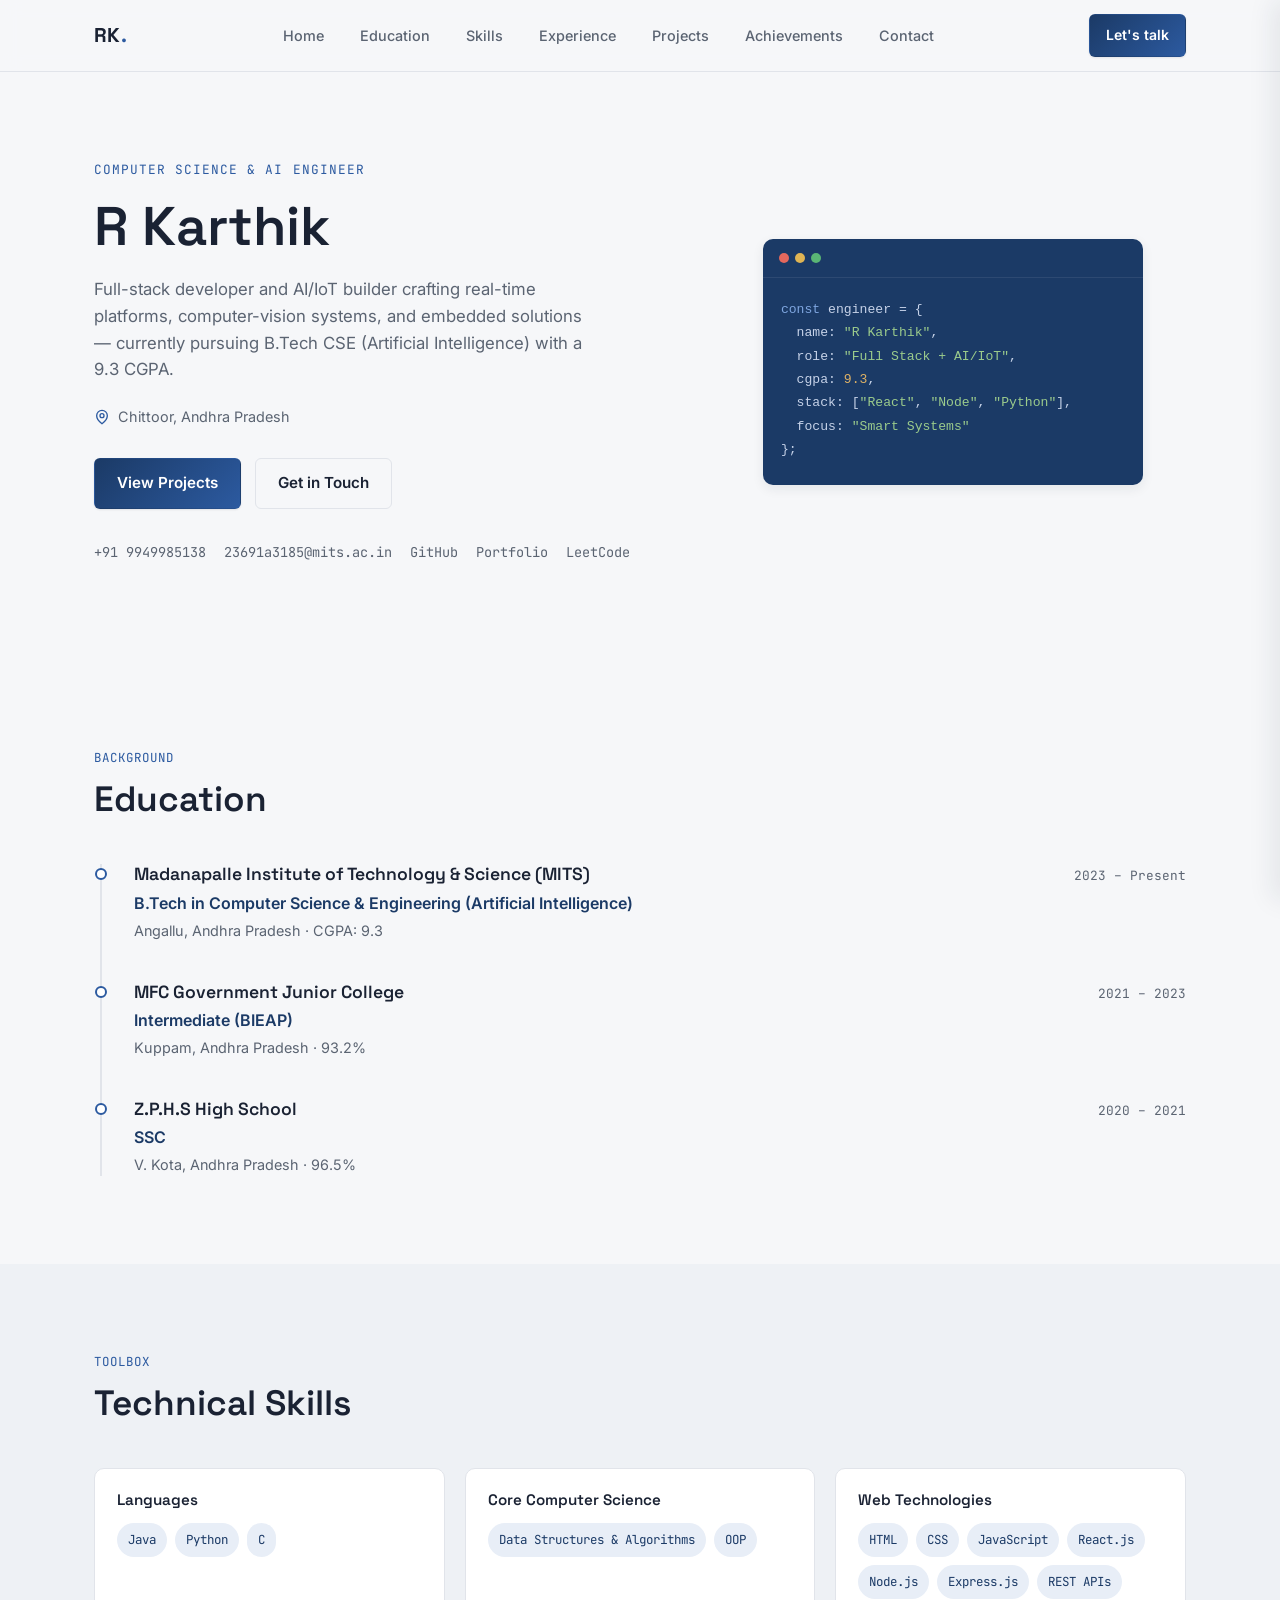
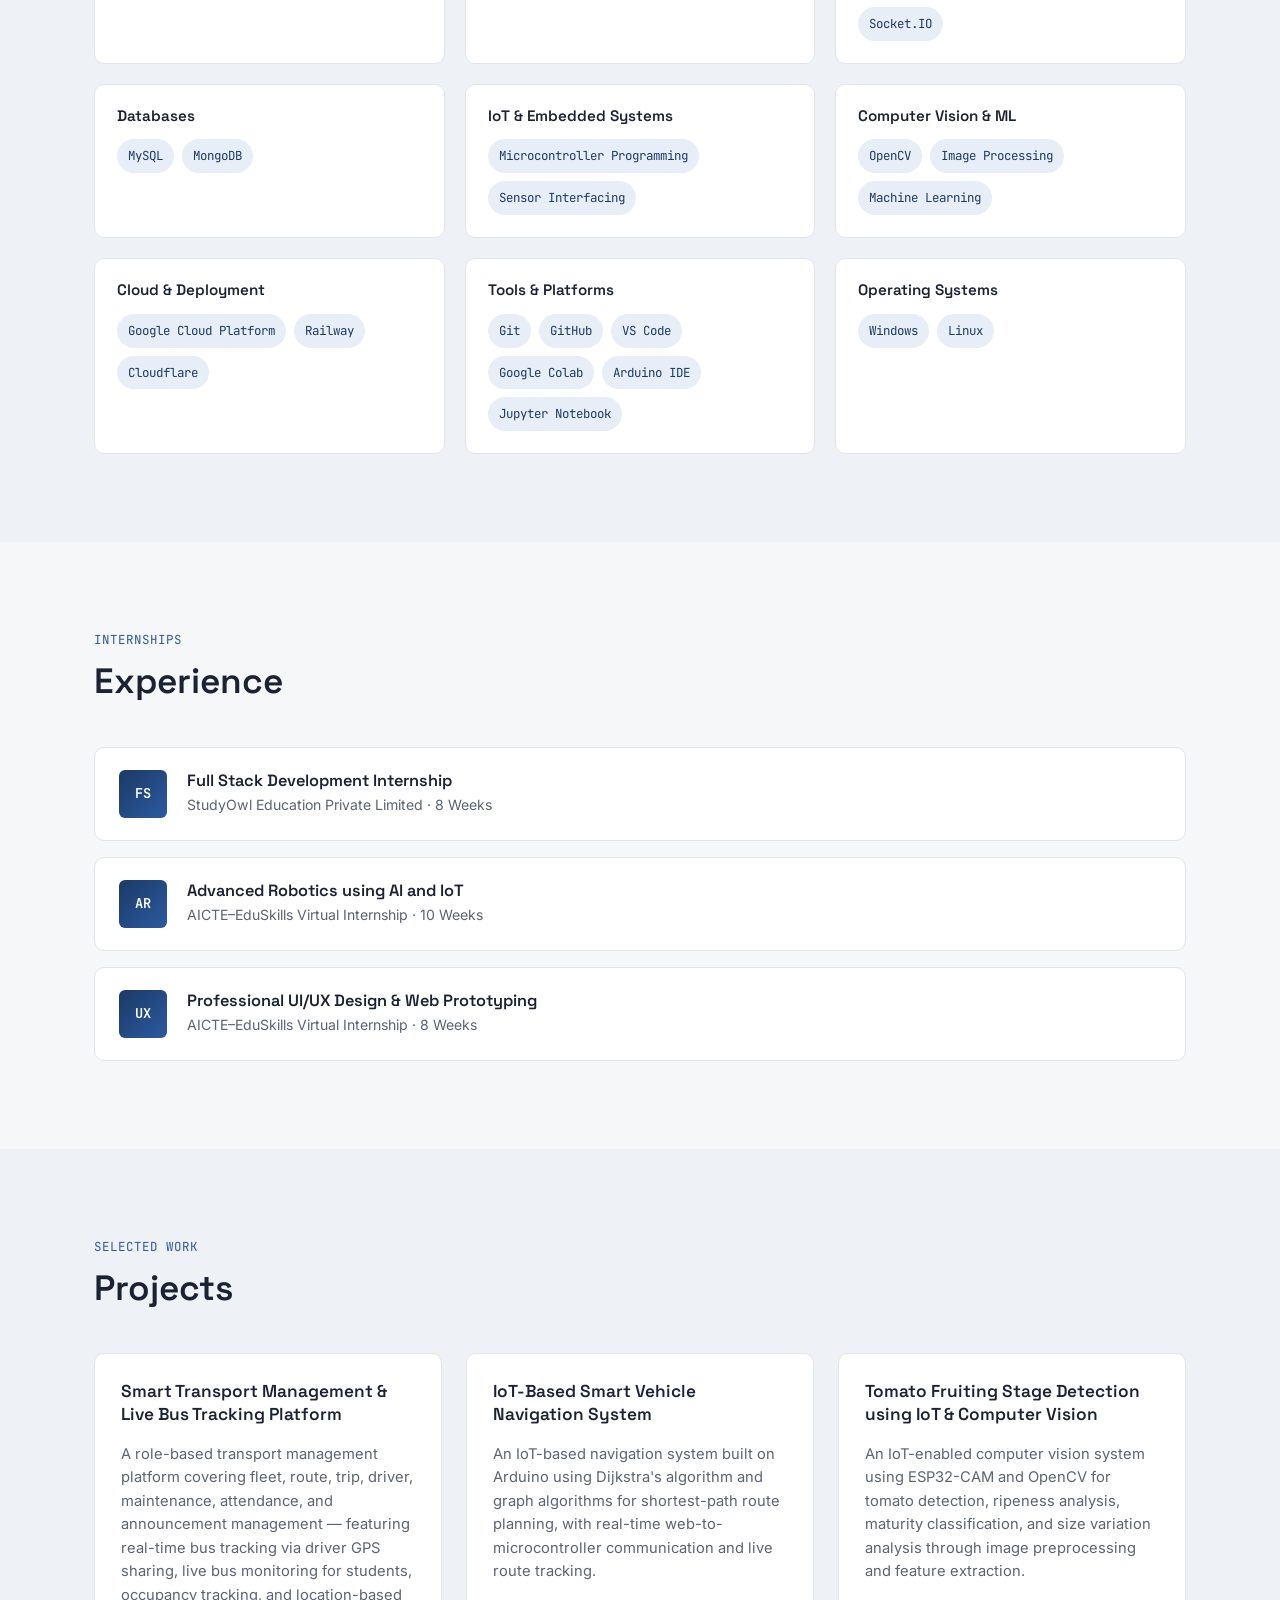
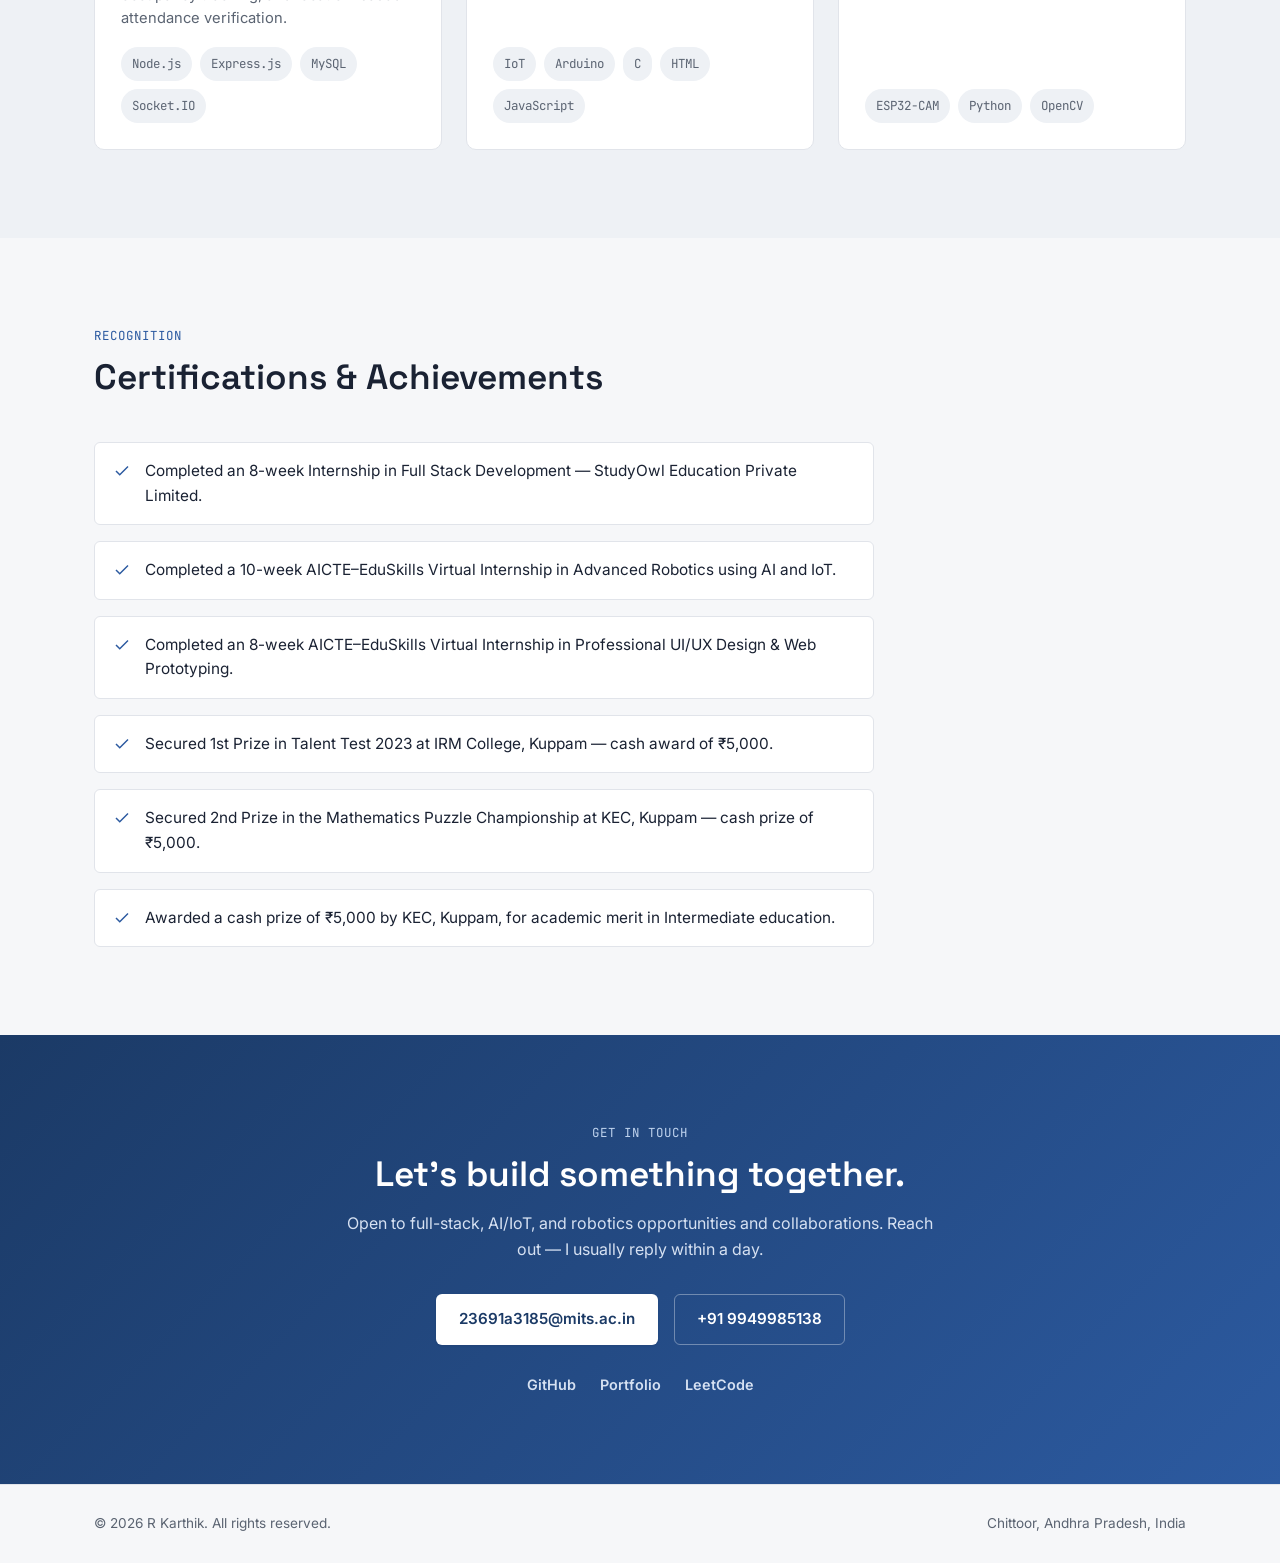
==== index.html @ e0c70d3b "new changes" ====
<!DOCTYPE html>
<html lang="en">
<head>
<meta charset="UTF-8">
<meta name="viewport" content="width=device-width, initial-scale=1.0">
<title>R Karthik — Computer Science &amp; AI Engineer</title>
<meta name="description" content="Portfolio of R Karthik — Full Stack Developer &amp; AI/IoT Engineer, B.Tech CSE (AI), MITS.">
<link rel="preconnect" href="https://fonts.googleapis.com">
<link rel="preconnect" href="https://fonts.gstatic.com" crossorigin>
<link href="https://fonts.googleapis.com/css2?family=Space+Grotesk:wght@500;600;700&family=Inter:wght@400;500;600;700&family=JetBrains+Mono:wght@400;500&display=swap" rel="stylesheet">
<link rel="stylesheet" href="portfolio.css">
</head>
<body>

<a class="skip-link" href="#main">Skip to content</a>

<!-- ============ HEADER ============ -->
<header class="site-header" id="site-header">
  <div class="header-inner container">
    <a href="#top" class="logo">RK<span class="logo-dot">.</span></a>

    <nav class="desktop-nav" aria-label="Primary">
      <ul>
        <li><a href="#top">Home</a></li>
        <li><a href="#about">Education</a></li>
        <li><a href="#skills">Skills</a></li>
        <li><a href="#experience">Experience</a></li>
        <li><a href="#projects">Projects</a></li>
        <li><a href="#certifications">Achievements</a></li>
        <li><a href="#contact">Contact</a></li>
      </ul>
    </nav>

    <div class="header-actions">
      <a href="#contact" class="btn btn-primary btn-sm">Let's talk</a>
      <button class="hamburger" id="hamburger" aria-label="Open menu" aria-expanded="false" aria-controls="mobile-menu">
        <span></span>
        <span></span>
        <span></span>
      </button>
    </div>
  </div>
</header>

<div class="mobile-menu" id="mobile-menu" aria-hidden="true">
  <div class="mobile-menu-top">
    <a href="#top" class="logo">RK<span class="logo-dot">.</span></a>
    <button class="mobile-close" id="mobile-close" aria-label="Close menu">&times;</button>
  </div>
  <nav aria-label="Mobile Primary">
    <ul>
      <li><a href="#top">Home</a></li>
      <li><a href="#about">Education</a></li>
      <li><a href="#skills">Skills</a></li>
      <li><a href="#experience">Experience</a></li>
      <li><a href="#projects">Projects</a></li>
      <li><a href="#certifications">Achievements</a></li>
      <li><a href="#contact">Contact</a></li>
    </ul>
  </nav>
  <div class="mobile-menu-footer">
    <a href="mailto:23691a3185@mits.ac.in">23691a3185@mits.ac.in</a>
    <a href="tel:+919949985138">+91 9949985138</a>
    <div class="mobile-social">
      <a href="#" target="_blank" rel="noopener">GitHub</a>
      <a href="#" target="_blank" rel="noopener">LeetCode</a>
      <a href="#" target="_blank" rel="noopener">Portfolio</a>
    </div>
  </div>
</div>
<div class="overlay" id="overlay"></div>

<main id="main">

  <section class="hero" id="top">
    <div class="container hero-inner">
      <div class="hero-content">
        <p class="eyebrow">Computer Science &amp; AI Engineer</p>
        <h1>R Karthik</h1>
        <p class="hero-subtitle">
          Full-stack developer and AI/IoT builder crafting real-time platforms,
          computer-vision systems, and embedded solutions — currently pursuing
          B.Tech CSE (Artificial Intelligence) with a 9.3 CGPA.
        </p>

        <div class="hero-meta">
          <span class="meta-item">
            <svg viewBox="0 0 24 24" width="16" height="16" fill="none" stroke="currentColor" stroke-width="2"><path d="M20 10c0 6-8 12-8 12s-8-6-8-12a8 8 0 0 1 16 0Z"/><circle cx="12" cy="10" r="3"/></svg>
            Chittoor, Andhra Pradesh
          </span>
        </div>

        <div class="hero-actions">
          <a href="#projects" class="btn btn-primary">View Projects</a>
          <a href="#contact" class="btn btn-outline">Get in Touch</a>
        </div>

        <ul class="hero-links">
          <li><a href="tel:+919949985138">+91 9949985138</a></li>
          <li><a href="mailto:23691a3185@mits.ac.in">23691a3185@mits.ac.in</a></li>
          <li><a href="#" target="_blank" rel="noopener">GitHub</a></li>
          <li><a href="#" target="_blank" rel="noopener">Portfolio</a></li>
          <li><a href="#" target="_blank" rel="noopener">LeetCode</a></li>
        </ul>
      </div>

      <div class="hero-panel" aria-hidden="true">
        <div class="panel-card">
          <div class="panel-row"><span class="dot dot-r"></span><span class="dot dot-y"></span><span class="dot dot-g"></span></div>
          <pre class="panel-code"><code><span class="tok-key">const</span> engineer = {
  name: <span class="tok-str">"R Karthik"</span>,
  role: <span class="tok-str">"Full Stack + AI/IoT"</span>,
  cgpa: <span class="tok-num">9.3</span>,
  stack: [<span class="tok-str">"React"</span>, <span class="tok-str">"Node"</span>, <span class="tok-str">"Python"</span>],
  focus: <span class="tok-str">"Smart Systems"</span>
};</code></pre>
        </div>
      </div>
    </div>
  </section>

  <section class="section" id="about">
    <div class="container">
      <p class="section-eyebrow">Background</p>
      <h2 class="section-title">Education</h2>

      <ol class="timeline">
        <li class="timeline-item">
          <div class="timeline-marker"></div>
          <div class="timeline-content">
            <div class="timeline-head">
              <h3>Madanapalle Institute of Technology &amp; Science (MITS)</h3>
              <span class="timeline-date">2023 – Present</span>
            </div>
            <p class="timeline-role">B.Tech in Computer Science &amp; Engineering (Artificial Intelligence)</p>
            <p class="timeline-detail">Angallu, Andhra Pradesh · CGPA: 9.3</p>
          </div>
        </li>
        <li class="timeline-item">
          <div class="timeline-marker"></div>
          <div class="timeline-content">
            <div class="timeline-head">
              <h3>MFC Government Junior College</h3>
              <span class="timeline-date">2021 – 2023</span>
            </div>
            <p class="timeline-role">Intermediate (BIEAP)</p>
            <p class="timeline-detail">Kuppam, Andhra Pradesh · 93.2%</p>
          </div>
        </li>
        <li class="timeline-item">
          <div class="timeline-marker"></div>
          <div class="timeline-content">
            <div class="timeline-head">
              <h3>Z.P.H.S High School</h3>
              <span class="timeline-date">2020 – 2021</span>
            </div>
            <p class="timeline-role">SSC</p>
            <p class="timeline-detail">V. Kota, Andhra Pradesh · 96.5%</p>
          </div>
        </li>
      </ol>
    </div>
  </section>

  <section class="section section-alt" id="skills">
    <div class="container">
      <p class="section-eyebrow">Toolbox</p>
      <h2 class="section-title">Technical Skills</h2>

      <div class="skills-grid">
        <div class="skill-card">
          <h3>Languages</h3>
          <div class="tag-list">
            <span class="tag">Java</span><span class="tag">Python</span><span class="tag">C</span>
          </div>
        </div>
        <div class="skill-card">
          <h3>Core Computer Science</h3>
          <div class="tag-list">
            <span class="tag">Data Structures &amp; Algorithms</span><span class="tag">OOP</span>
          </div>
        </div>
        <div class="skill-card">
          <h3>Web Technologies</h3>
          <div class="tag-list">
            <span class="tag">HTML</span><span class="tag">CSS</span><span class="tag">JavaScript</span>
            <span class="tag">React.js</span><span class="tag">Node.js</span><span class="tag">Express.js</span>
            <span class="tag">REST APIs</span><span class="tag">Socket.IO</span>
          </div>
        </div>
        <div class="skill-card">
          <h3>Databases</h3>
          <div class="tag-list">
            <span class="tag">MySQL</span><span class="tag">MongoDB</span>
          </div>
        </div>
        <div class="skill-card">
          <h3>IoT &amp; Embedded Systems</h3>
          <div class="tag-list">
            <span class="tag">Microcontroller Programming</span><span class="tag">Sensor Interfacing</span>
          </div>
        </div>
        <div class="skill-card">
          <h3>Computer Vision &amp; ML</h3>
          <div class="tag-list">
            <span class="tag">OpenCV</span><span class="tag">Image Processing</span><span class="tag">Machine Learning</span>
          </div>
        </div>
        <div class="skill-card">
          <h3>Cloud &amp; Deployment</h3>
          <div class="tag-list">
            <span class="tag">Google Cloud Platform</span><span class="tag">Railway</span><span class="tag">Cloudflare</span>
          </div>
        </div>
        <div class="skill-card">
          <h3>Tools &amp; Platforms</h3>
          <div class="tag-list">
            <span class="tag">Git</span><span class="tag">GitHub</span><span class="tag">VS Code</span>
            <span class="tag">Google Colab</span><span class="tag">Arduino IDE</span><span class="tag">Jupyter Notebook</span>
          </div>
        </div>
        <div class="skill-card">
          <h3>Operating Systems</h3>
          <div class="tag-list">
            <span class="tag">Windows</span><span class="tag">Linux</span>
          </div>
        </div>
      </div>
    </div>
  </section>

  <section class="section" id="experience">
    <div class="container">
      <p class="section-eyebrow">Internships</p>
      <h2 class="section-title">Experience</h2>

      <div class="experience-list">
        <div class="experience-card">
          <div class="experience-icon">FS</div>
          <div>
            <h3>Full Stack Development Internship</h3>
            <p class="experience-meta">StudyOwl Education Private Limited · 8 Weeks</p>
          </div>
        </div>
        <div class="experience-card">
          <div class="experience-icon">AR</div>
          <div>
            <h3>Advanced Robotics using AI and IoT</h3>
            <p class="experience-meta">AICTE–EduSkills Virtual Internship · 10 Weeks</p>
          </div>
        </div>
        <div class="experience-card">
          <div class="experience-icon">UX</div>
          <div>
            <h3>Professional UI/UX Design &amp; Web Prototyping</h3>
            <p class="experience-meta">AICTE–EduSkills Virtual Internship · 8 Weeks</p>
          </div>
        </div>
      </div>
    </div>
  </section>

  <section class="section section-alt" id="projects">
    <div class="container">
      <p class="section-eyebrow">Selected Work</p>
      <h2 class="section-title">Projects</h2>

      <div class="projects-grid">
        <article class="project-card">
          <h3>Smart Transport Management &amp; Live Bus Tracking Platform</h3>
          <p>
            A role-based transport management platform covering fleet, route, trip,
            driver, maintenance, attendance, and announcement management — featuring
            real-time bus tracking via driver GPS sharing, live bus monitoring for
            students, occupancy tracking, and location-based attendance verification.
          </p>
          <div class="tag-list">
            <span class="tag tag-mini">Node.js</span>
            <span class="tag tag-mini">Express.js</span>
            <span class="tag tag-mini">MySQL</span>
            <span class="tag tag-mini">Socket.IO</span>
          </div>
        </article>

        <article class="project-card">
          <h3>IoT-Based Smart Vehicle Navigation System</h3>
          <p>
            An IoT-based navigation system built on Arduino using Dijkstra's algorithm
            and graph algorithms for shortest-path route planning, with real-time
            web-to-microcontroller communication and live route tracking.
          </p>
          <div class="tag-list">
            <span class="tag tag-mini">IoT</span>
            <span class="tag tag-mini">Arduino</span>
            <span class="tag tag-mini">C</span>
            <span class="tag tag-mini">HTML</span>
            <span class="tag tag-mini">JavaScript</span>
          </div>
        </article>

        <article class="project-card">
          <h3>Tomato Fruiting Stage Detection using IoT &amp; Computer Vision</h3>
          <p>
            An IoT-enabled computer vision system using ESP32-CAM and OpenCV for
            tomato detection, ripeness analysis, maturity classification, and size
            variation analysis through image preprocessing and feature extraction.
          </p>
          <div class="tag-list">
            <span class="tag tag-mini">ESP32-CAM</span>
            <span class="tag tag-mini">Python</span>
            <span class="tag tag-mini">OpenCV</span>
          </div>
        </article>
      </div>
    </div>
  </section>

  <section class="section" id="certifications">
    <div class="container">
      <p class="section-eyebrow">Recognition</p>
      <h2 class="section-title">Certifications &amp; Achievements</h2>

      <ul class="achievement-list">
        <li>
          <svg viewBox="0 0 24 24" width="18" height="18" fill="none" stroke="currentColor" stroke-width="2"><path d="M20 6 9 17l-5-5"/></svg>
          Completed an 8-week Internship in Full Stack Development — StudyOwl Education Private Limited.
        </li>
        <li>
          <svg viewBox="0 0 24 24" width="18" height="18" fill="none" stroke="currentColor" stroke-width="2"><path d="M20 6 9 17l-5-5"/></svg>
          Completed a 10-week AICTE–EduSkills Virtual Internship in Advanced Robotics using AI and IoT.
        </li>
        <li>
          <svg viewBox="0 0 24 24" width="18" height="18" fill="none" stroke="currentColor" stroke-width="2"><path d="M20 6 9 17l-5-5"/></svg>
          Completed an 8-week AICTE–EduSkills Virtual Internship in Professional UI/UX Design &amp; Web Prototyping.
        </li>
        <li>
          <svg viewBox="0 0 24 24" width="18" height="18" fill="none" stroke="currentColor" stroke-width="2"><path d="M20 6 9 17l-5-5"/></svg>
          Secured 1st Prize in Talent Test 2023 at IRM College, Kuppam — cash award of ₹5,000.
        </li>
        <li>
          <svg viewBox="0 0 24 24" width="18" height="18" fill="none" stroke="currentColor" stroke-width="2"><path d="M20 6 9 17l-5-5"/></svg>
          Secured 2nd Prize in the Mathematics Puzzle Championship at KEC, Kuppam — cash prize of ₹5,000.
        </li>
        <li>
          <svg viewBox="0 0 24 24" width="18" height="18" fill="none" stroke="currentColor" stroke-width="2"><path d="M20 6 9 17l-5-5"/></svg>
          Awarded a cash prize of ₹5,000 by KEC, Kuppam, for academic merit in Intermediate education.
        </li>
      </ul>
    </div>
  </section>

  <section class="section contact-section" id="contact">
    <div class="container contact-inner">
      <p class="section-eyebrow section-eyebrow-invert">Get in touch</p>
      <h2 class="section-title contact-title">Let's build something together.</h2>
      <p class="contact-text">
        Open to full-stack, AI/IoT, and robotics opportunities and collaborations.
        Reach out — I usually reply within a day.
      </p>
      <div class="contact-actions">
        <a href="mailto:23691a3185@mits.ac.in" class="btn btn-primary">23691a3185@mits.ac.in</a>
        <a href="tel:+919949985138" class="btn btn-outline btn-outline-invert">+91 9949985138</a>
      </div>
      <div class="contact-social">
        <a href="#" target="_blank" rel="noopener">GitHub</a>
        <a href="#" target="_blank" rel="noopener">Portfolio</a>
        <a href="#" target="_blank" rel="noopener">LeetCode</a>
      </div>
    </div>
  </section>

</main>

<footer class="site-footer">
  <div class="container footer-inner">
    <p>&copy; <span id="year"></span> R Karthik. All rights reserved.</p>
    <p>Chittoor, Andhra Pradesh, India</p>
  </div>
</footer>

<script src="portfolio.js"></script>
</body>
</html>
---- portfolio.css ----
/* ==========================================================================
   R Karthik — Portfolio
   Tokens: bg #F6F7F9 · surface #FFFFFF · text #1A2233 · accent #2C5AA0
   ========================================================================== */

:root {
  --bg: #F6F7F9;
  --surface: #FFFFFF;
  --surface-alt: #EEF1F5;
  --text: #1A2233;
  --text-muted: #5B6472;
  --border: #E1E4EA;

  --accent: #2C5AA0;
  --accent-dark: #1B3A66;
  --accent-soft: #E8EEF7;
  --accent-gradient: linear-gradient(135deg, #1B3A66 0%, #2C5AA0 100%);

  --font-display: 'Space Grotesk', 'Segoe UI', sans-serif;
  --font-body: 'Inter', 'Segoe UI', sans-serif;
  --font-mono: 'JetBrains Mono', 'Consolas', monospace;

  --radius: 10px;
  --radius-sm: 6px;
  --shadow-sm: 0 1px 2px rgba(26, 34, 51, 0.06), 0 1px 3px rgba(26, 34, 51, 0.04);
  --shadow-md: 0 4px 12px rgba(26, 34, 51, 0.08);
  --header-h: 72px;
  --max-width: 1140px;
  --transition: 180ms ease;
}

/* ---------- Reset ---------- */
* { box-sizing: border-box; margin: 0; padding: 0; }

html {
  scroll-behavior: smooth;
  scroll-padding-top: var(--header-h);
}

@media (prefers-reduced-motion: reduce) {
  html { scroll-behavior: auto; }
  * { animation-duration: 0.01ms !important; transition-duration: 0.01ms !important; }
}

body {
  font-family: var(--font-body);
  color: var(--text);
  background: var(--bg);
  line-height: 1.6;
  -webkit-font-smoothing: antialiased;
}

img { max-width: 100%; display: block; }
a { color: inherit; text-decoration: none; }
ul, ol { list-style: none; }

h1, h2, h3 { font-family: var(--font-display); font-weight: 600; line-height: 1.2; }

.container {
  max-width: var(--max-width);
  margin-inline: auto;
  padding-inline: 24px;
}

.skip-link {
  position: absolute;
  left: -999px;
  top: 0;
  background: var(--accent);
  color: #fff;
  padding: 10px 16px;
  z-index: 999;
  border-radius: 0 0 var(--radius-sm) 0;
}
.skip-link:focus { left: 0; }

:focus-visible {
  outline: 2px solid var(--accent);
  outline-offset: 2px;
}

/* ---------- Buttons ---------- */
.btn {
  display: inline-flex;
  align-items: center;
  justify-content: center;
  gap: 8px;
  padding: 12px 22px;
  font-family: var(--font-body);
  font-weight: 600;
  font-size: 0.95rem;
  border-radius: var(--radius-sm);
  border: 1px solid transparent;
  cursor: pointer;
  transition: transform var(--transition), box-shadow var(--transition), background var(--transition), color var(--transition), border-color var(--transition);
  white-space: nowrap;
}
.btn:hover { transform: translateY(-1px); }

.btn-primary {
  background: var(--accent-gradient);
  color: #fff;
  box-shadow: var(--shadow-sm);
}
.btn-primary:hover { box-shadow: var(--shadow-md); }

.btn-outline {
  background: transparent;
  border-color: var(--border);
  color: var(--text);
}
.btn-outline:hover { border-color: var(--accent); color: var(--accent); }

.btn-outline-invert {
  border-color: rgba(255,255,255,0.35);
  color: #fff;
}
.btn-outline-invert:hover { border-color: #fff; color: #fff; }

.btn-sm { padding: 9px 16px; font-size: 0.875rem; }

/* ==========================================================================
   HEADER
   ========================================================================== */
.site-header {
  position: sticky;
  top: 0;
  z-index: 100;
  height: var(--header-h);
  display: flex;
  align-items: center;
  background: rgba(246, 247, 249, 0.85);
  backdrop-filter: blur(10px);
  border-bottom: 1px solid var(--border);
  transition: box-shadow var(--transition);
}
.site-header.is-scrolled { box-shadow: var(--shadow-sm); }

.header-inner {
  display: flex;
  align-items: center;
  justify-content: space-between;
  width: 100%;
}

.logo {
  font-family: var(--font-display);
  font-weight: 700;
  font-size: 1.25rem;
  color: var(--text);
  letter-spacing: 0.02em;
}
.logo-dot { color: var(--accent); }

.desktop-nav ul {
  display: flex;
  align-items: center;
  gap: 32px;
}
.desktop-nav a {
  font-size: 0.9rem;
  font-weight: 500;
  color: var(--text-muted);
  position: relative;
  padding: 6px 2px;
  transition: color var(--transition);
}
.desktop-nav a:hover { color: var(--text); }
.desktop-nav a::after {
  content: "";
  position: absolute;
  left: 0; bottom: 0;
  width: 0;
  height: 2px;
  background: var(--accent);
  transition: width var(--transition);
}
.desktop-nav a:hover::after { width: 100%; }

.header-actions {
  display: flex;
  align-items: center;
  gap: 16px;
}

/* Hamburger — hidden on desktop */
.hamburger {
  display: none;
  flex-direction: column;
  justify-content: center;
  gap: 5px;
  width: 40px;
  height: 40px;
  background: transparent;
  border: 1px solid var(--border);
  border-radius: var(--radius-sm);
  cursor: pointer;
  padding: 0;
}
.hamburger span {
  display: block;
  width: 18px;
  height: 2px;
  margin-inline: auto;
  background: var(--text);
  border-radius: 2px;
  transition: transform var(--transition), opacity var(--transition);
}
.hamburger[aria-expanded="true"] span:nth-child(1) { transform: translateY(7px) rotate(45deg); }
.hamburger[aria-expanded="true"] span:nth-child(2) { opacity: 0; }
.hamburger[aria-expanded="true"] span:nth-child(3) { transform: translateY(-7px) rotate(-45deg); }

/* ==========================================================================
   MOBILE MENU (popup panel)
   ========================================================================== */
.mobile-menu {
  position: fixed;
  top: 0;
  right: 0;
  height: 100%;
  width: min(84vw, 340px);
  background: var(--surface);
  border-left: 1px solid var(--border);
  z-index: 200;
  padding: 20px 24px 28px;
  display: flex;
  flex-direction: column;
  transform: translateX(100%);
  transition: transform 260ms ease;
  box-shadow: -8px 0 24px rgba(26,34,51,0.08);
}
.mobile-menu.is-open { transform: translateX(0); }

.mobile-menu-top {
  display: flex;
  align-items: center;
  justify-content: space-between;
  margin-bottom: 24px;
}
.mobile-close {
  width: 36px;
  height: 36px;
  border-radius: var(--radius-sm);
  border: 1px solid var(--border);
  background: transparent;
  font-size: 1.4rem;
  line-height: 1;
  color: var(--text);
  cursor: pointer;
}

.mobile-menu nav ul {
  display: flex;
  flex-direction: column;
  gap: 4px;
}
.mobile-menu nav a {
  display: block;
  padding: 12px 8px;
  font-family: var(--font-display);
  font-size: 1.05rem;
  font-weight: 500;
  color: var(--text);
  border-bottom: 1px solid var(--border);
}

.mobile-menu-footer {
  margin-top: auto;
  padding-top: 20px;
  border-top: 1px solid var(--border);
  display: flex;
  flex-direction: column;
  gap: 8px;
  font-size: 0.9rem;
  color: var(--text-muted);
}
.mobile-menu-footer a { color: var(--text-muted); }
.mobile-social {
  display: flex;
  gap: 16px;
  margin-top: 6px;
}
.mobile-social a { color: var(--accent); font-weight: 600; }

.overlay {
  position: fixed;
  inset: 0;
  background: rgba(15, 20, 32, 0.4);
  z-index: 150;
  opacity: 0;
  visibility: hidden;
  transition: opacity var(--transition);
}
.overlay.is-visible { opacity: 1; visibility: visible; }

body.menu-open { overflow: hidden; }

/* ==========================================================================
   HERO
   ========================================================================== */
.hero { padding: 88px 0 96px; }

.hero-inner {
  display: grid;
  grid-template-columns: 1.1fr 0.9fr;
  gap: 56px;
  align-items: center;
}

.eyebrow {
  font-family: var(--font-mono);
  font-size: 0.8rem;
  letter-spacing: 0.08em;
  text-transform: uppercase;
  color: var(--accent);
  margin-bottom: 14px;
}

.hero-content h1 {
  font-size: clamp(2.4rem, 5vw, 3.4rem);
  margin-bottom: 16px;
  color: var(--text);
}

.hero-subtitle {
  font-size: 1.05rem;
  color: var(--text-muted);
  max-width: 46ch;
  margin-bottom: 22px;
}

.hero-meta { margin-bottom: 26px; }
.meta-item {
  display: inline-flex;
  align-items: center;
  gap: 8px;
  font-size: 0.9rem;
  color: var(--text-muted);
}
.meta-item svg { color: var(--accent); flex-shrink: 0; }

.hero-actions {
  display: flex;
  gap: 14px;
  margin-bottom: 30px;
  flex-wrap: wrap;
}

.hero-links {
  display: flex;
  flex-wrap: wrap;
  gap: 10px 18px;
}
.hero-links a {
  font-size: 0.85rem;
  color: var(--text-muted);
  font-family: var(--font-mono);
  border-bottom: 1px solid transparent;
  transition: color var(--transition), border-color var(--transition);
}
.hero-links a:hover { color: var(--accent); border-color: var(--accent); }

/* Hero code panel */
.hero-panel { display: flex; justify-content: center; }
.panel-card {
  width: 100%;
  max-width: 380px;
  background: var(--accent-dark);
  border-radius: var(--radius);
  box-shadow: var(--shadow-md);
  overflow: hidden;
}
.panel-row {
  display: flex;
  gap: 6px;
  padding: 14px 16px;
  border-bottom: 1px solid rgba(255,255,255,0.08);
}
.dot { width: 10px; height: 10px; border-radius: 50%; }
.dot-r { background: #E4685D; }
.dot-y { background: #DFB454; }
.dot-g { background: #5AB675; }

.panel-code {
  padding: 20px 18px 24px;
  font-family: var(--font-mono);
  font-size: 0.82rem;
  line-height: 1.7;
  color: #C6D2E8;
  overflow-x: auto;
}
.tok-key { color: #7FA6E0; }
.tok-str { color: #9BCB8C; }
.tok-num { color: #E0B265; }

/* ==========================================================================
   SECTIONS (shared)
   ========================================================================== */
.section { padding: 88px 0; }
.section-alt { background: var(--surface-alt); }

.section-eyebrow {
  font-family: var(--font-mono);
  font-size: 0.78rem;
  letter-spacing: 0.08em;
  text-transform: uppercase;
  color: var(--accent);
  margin-bottom: 10px;
}
.section-title {
  font-size: clamp(1.7rem, 3vw, 2.2rem);
  margin-bottom: 44px;
  color: var(--text);
}

/* ---------- Timeline (Education) ---------- */
.timeline {
  border-left: 2px solid var(--border);
  margin-left: 6px;
}
.timeline-item {
  position: relative;
  padding: 0 0 40px 32px;
}
.timeline-item:last-child { padding-bottom: 0; }
.timeline-marker {
  position: absolute;
  left: -7px;
  top: 4px;
  width: 12px;
  height: 12px;
  border-radius: 50%;
  background: var(--surface);
  border: 2px solid var(--accent);
}
.timeline-head {
  display: flex;
  flex-wrap: wrap;
  align-items: baseline;
  justify-content: space-between;
  gap: 8px;
  margin-bottom: 4px;
}
.timeline-content h3 { font-size: 1.1rem; color: var(--text); }
.timeline-date {
  font-family: var(--font-mono);
  font-size: 0.8rem;
  color: var(--text-muted);
  white-space: nowrap;
}
.timeline-role { font-weight: 600; color: var(--accent-dark); margin-bottom: 2px; }
.timeline-detail { font-size: 0.9rem; color: var(--text-muted); }

/* ---------- Skills ---------- */
.skills-grid {
  display: grid;
  grid-template-columns: repeat(3, 1fr);
  gap: 20px;
}
.skill-card {
  background: var(--surface);
  border: 1px solid var(--border);
  border-radius: var(--radius);
  padding: 22px;
}
.skill-card h3 {
  font-size: 0.95rem;
  margin-bottom: 14px;
  color: var(--text);
}
.tag-list {
  display: flex;
  flex-wrap: wrap;
  gap: 8px;
}
.tag {
  font-family: var(--font-mono);
  font-size: 0.78rem;
  padding: 6px 10px;
  background: var(--accent-soft);
  color: var(--accent-dark);
  border-radius: 999px;
  border: 1px solid transparent;
}
.tag-mini {
  background: var(--surface-alt);
  color: var(--text-muted);
}

/* ---------- Experience ---------- */
.experience-list {
  display: flex;
  flex-direction: column;
  gap: 16px;
}
.experience-card {
  display: flex;
  align-items: center;
  gap: 20px;
  background: var(--surface);
  border: 1px solid var(--border);
  border-radius: var(--radius);
  padding: 22px 24px;
  transition: box-shadow var(--transition), border-color var(--transition);
}
.experience-card:hover { box-shadow: var(--shadow-sm); border-color: #D3D9E2; }
.experience-icon {
  flex-shrink: 0;
  width: 48px;
  height: 48px;
  border-radius: var(--radius-sm);
  background: var(--accent-gradient);
  color: #fff;
  font-family: var(--font-mono);
  font-weight: 600;
  font-size: 0.85rem;
  display: flex;
  align-items: center;
  justify-content: center;
}
.experience-card h3 { font-size: 1.02rem; margin-bottom: 4px; color: var(--text); }
.experience-meta { font-size: 0.88rem; color: var(--text-muted); }

/* ---------- Projects ---------- */
.projects-grid {
  display: grid;
  grid-template-columns: repeat(3, 1fr);
  gap: 24px;
}
.project-card {
  background: var(--surface);
  border: 1px solid var(--border);
  border-radius: var(--radius);
  padding: 26px;
  display: flex;
  flex-direction: column;
  gap: 16px;
  transition: box-shadow var(--transition), transform var(--transition);
}
.project-card:hover { box-shadow: var(--shadow-md); transform: translateY(-2px); }
.project-card h3 { font-size: 1.08rem; color: var(--text); line-height: 1.35; }
.project-card p { font-size: 0.92rem; color: var(--text-muted); flex-grow: 1; }

/* ---------- Achievements ---------- */
.achievement-list {
  display: flex;
  flex-direction: column;
  gap: 16px;
  max-width: 780px;
}
.achievement-list li {
  display: flex;
  align-items: flex-start;
  gap: 14px;
  font-size: 0.96rem;
  color: var(--text);
  padding: 16px 18px;
  background: var(--surface);
  border: 1px solid var(--border);
  border-radius: var(--radius-sm);
}
.achievement-list svg {
  flex-shrink: 0;
  margin-top: 3px;
  color: var(--accent);
}

/* ---------- Contact ---------- */
.contact-section {
  background: var(--accent-gradient);
  color: #fff;
}
.contact-inner { text-align: center; max-width: 640px; }
.section-eyebrow-invert { color: #BFD3EE; }
.contact-title { color: #fff; margin-bottom: 16px; }
.contact-text { color: #D6E1F2; margin-bottom: 32px; }
.contact-actions {
  display: flex;
  justify-content: center;
  gap: 16px;
  flex-wrap: wrap;
  margin-bottom: 28px;
}
.contact-section .btn-primary { background: #fff; color: var(--accent-dark); }
.contact-social {
  display: flex;
  justify-content: center;
  gap: 24px;
}
.contact-social a { color: #D6E1F2; font-size: 0.9rem; font-weight: 600; }
.contact-social a:hover { color: #fff; }

/* ---------- Footer ---------- */
.site-footer { padding: 28px 0; border-top: 1px solid var(--border); }
.footer-inner {
  display: flex;
  justify-content: space-between;
  flex-wrap: wrap;
  gap: 8px;
  font-size: 0.85rem;
  color: var(--text-muted);
}

/* ==========================================================================
   RESPONSIVE
   ========================================================================== */
@media (max-width: 980px) {
  .skills-grid { grid-template-columns: repeat(2, 1fr); }
  .projects-grid { grid-template-columns: repeat(2, 1fr); }
  .hero-inner { grid-template-columns: 1fr; }
  .hero-panel { order: -1; max-width: 420px; margin-inline: auto; }
}

@media (max-width: 860px) {
  .desktop-nav,
  .header-actions .btn-primary { display: none; }
  .hamburger { display: flex; }
}

@media (max-width: 640px) {
  .container { padding-inline: 20px; }
  .hero { padding: 56px 0 64px; }
  .section { padding: 64px 0; }
  .skills-grid { grid-template-columns: 1fr; }
  .projects-grid { grid-template-columns: 1fr; }
  .timeline-head { flex-direction: column; align-items: flex-start; }
  .footer-inner { flex-direction: column; text-align: center; }
  .experience-card { flex-direction: row; align-items: flex-start; }
}

@media (max-width: 400px) {
  .hero-actions { flex-direction: column; }
  .hero-actions .btn { width: 100%; }
}
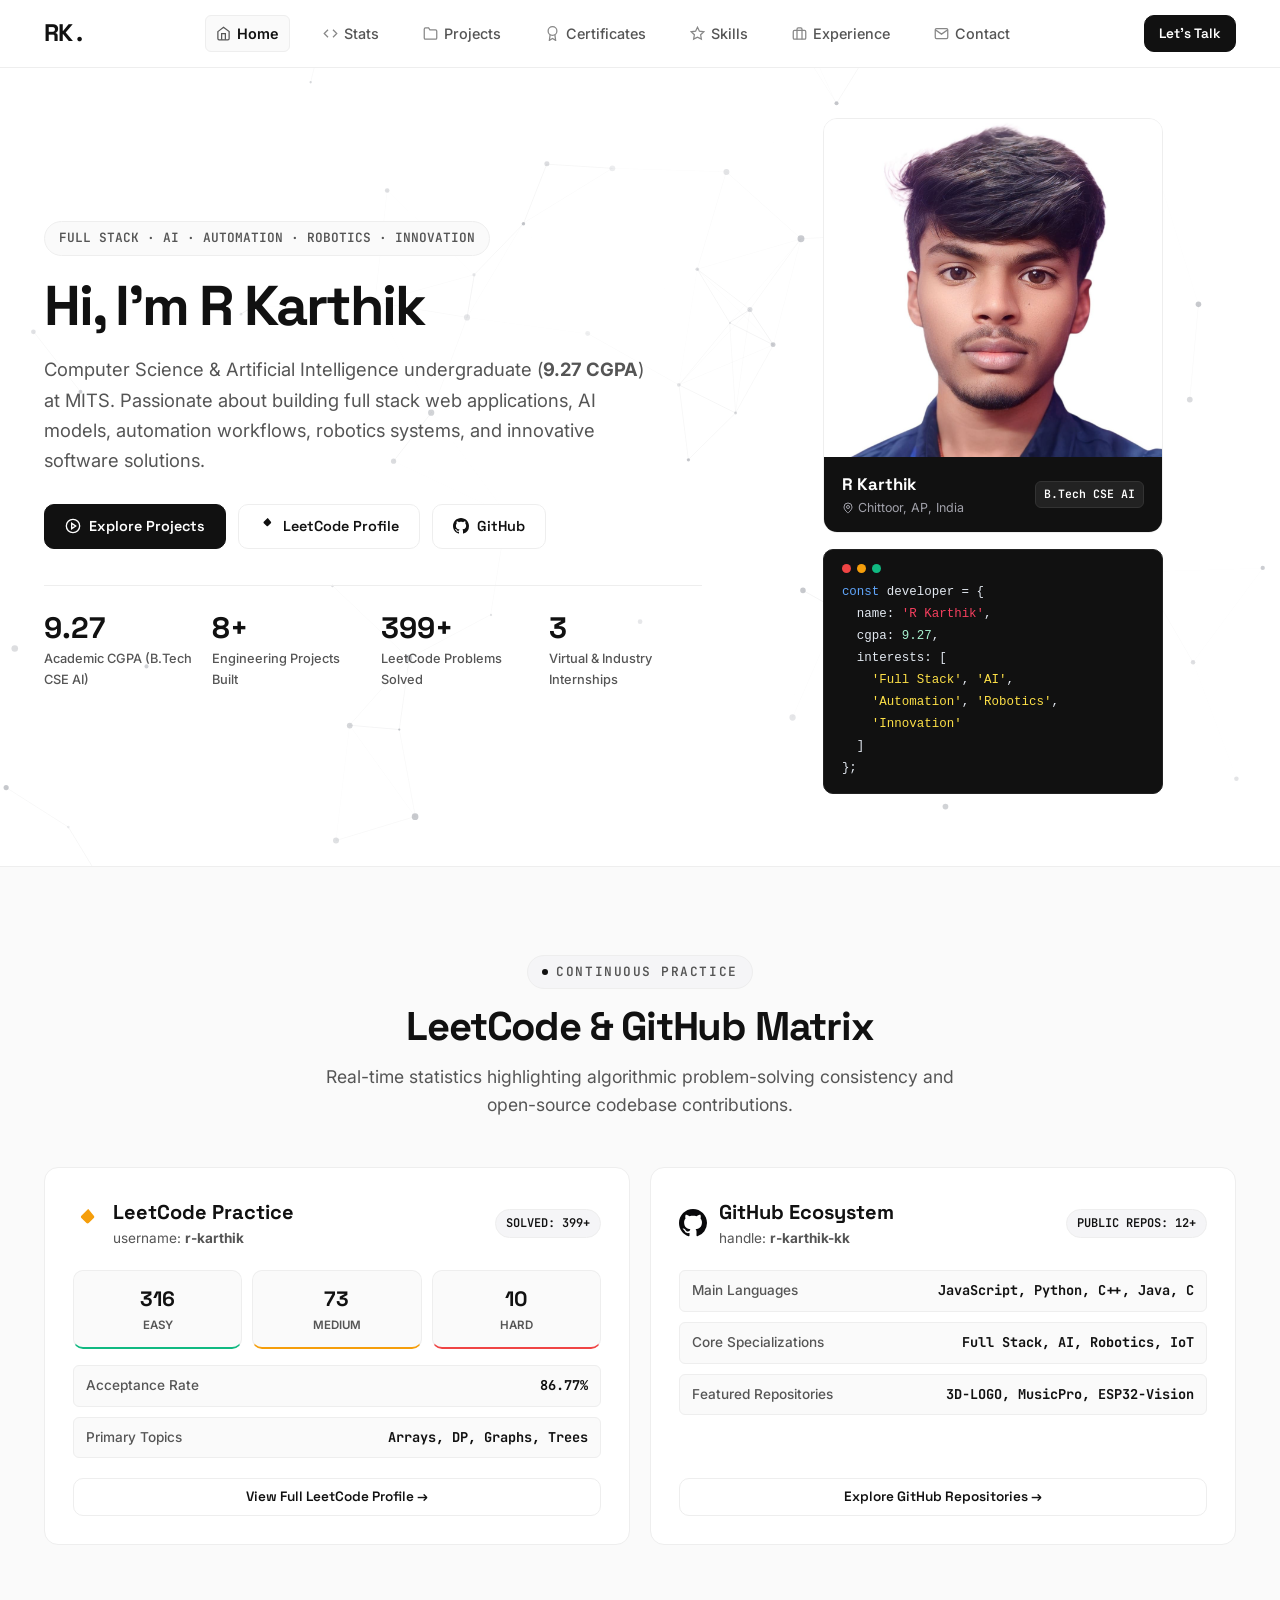
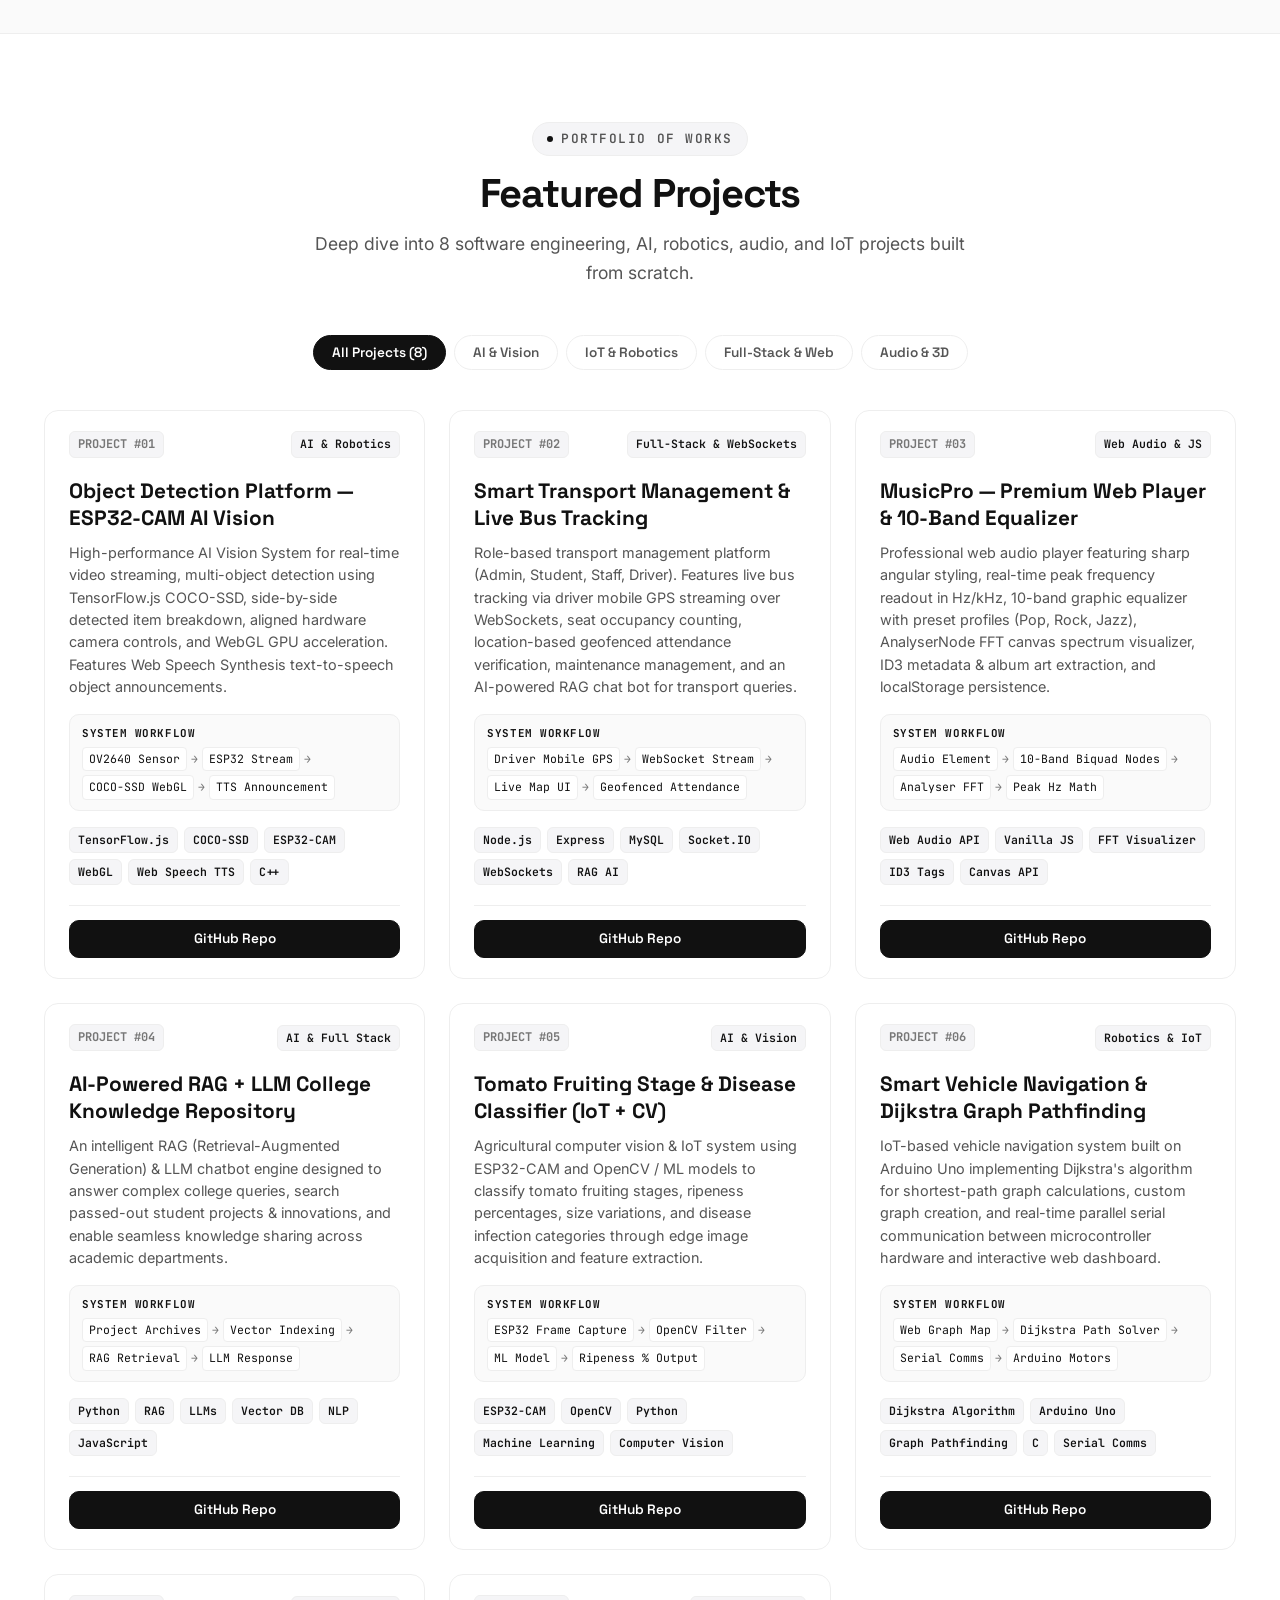
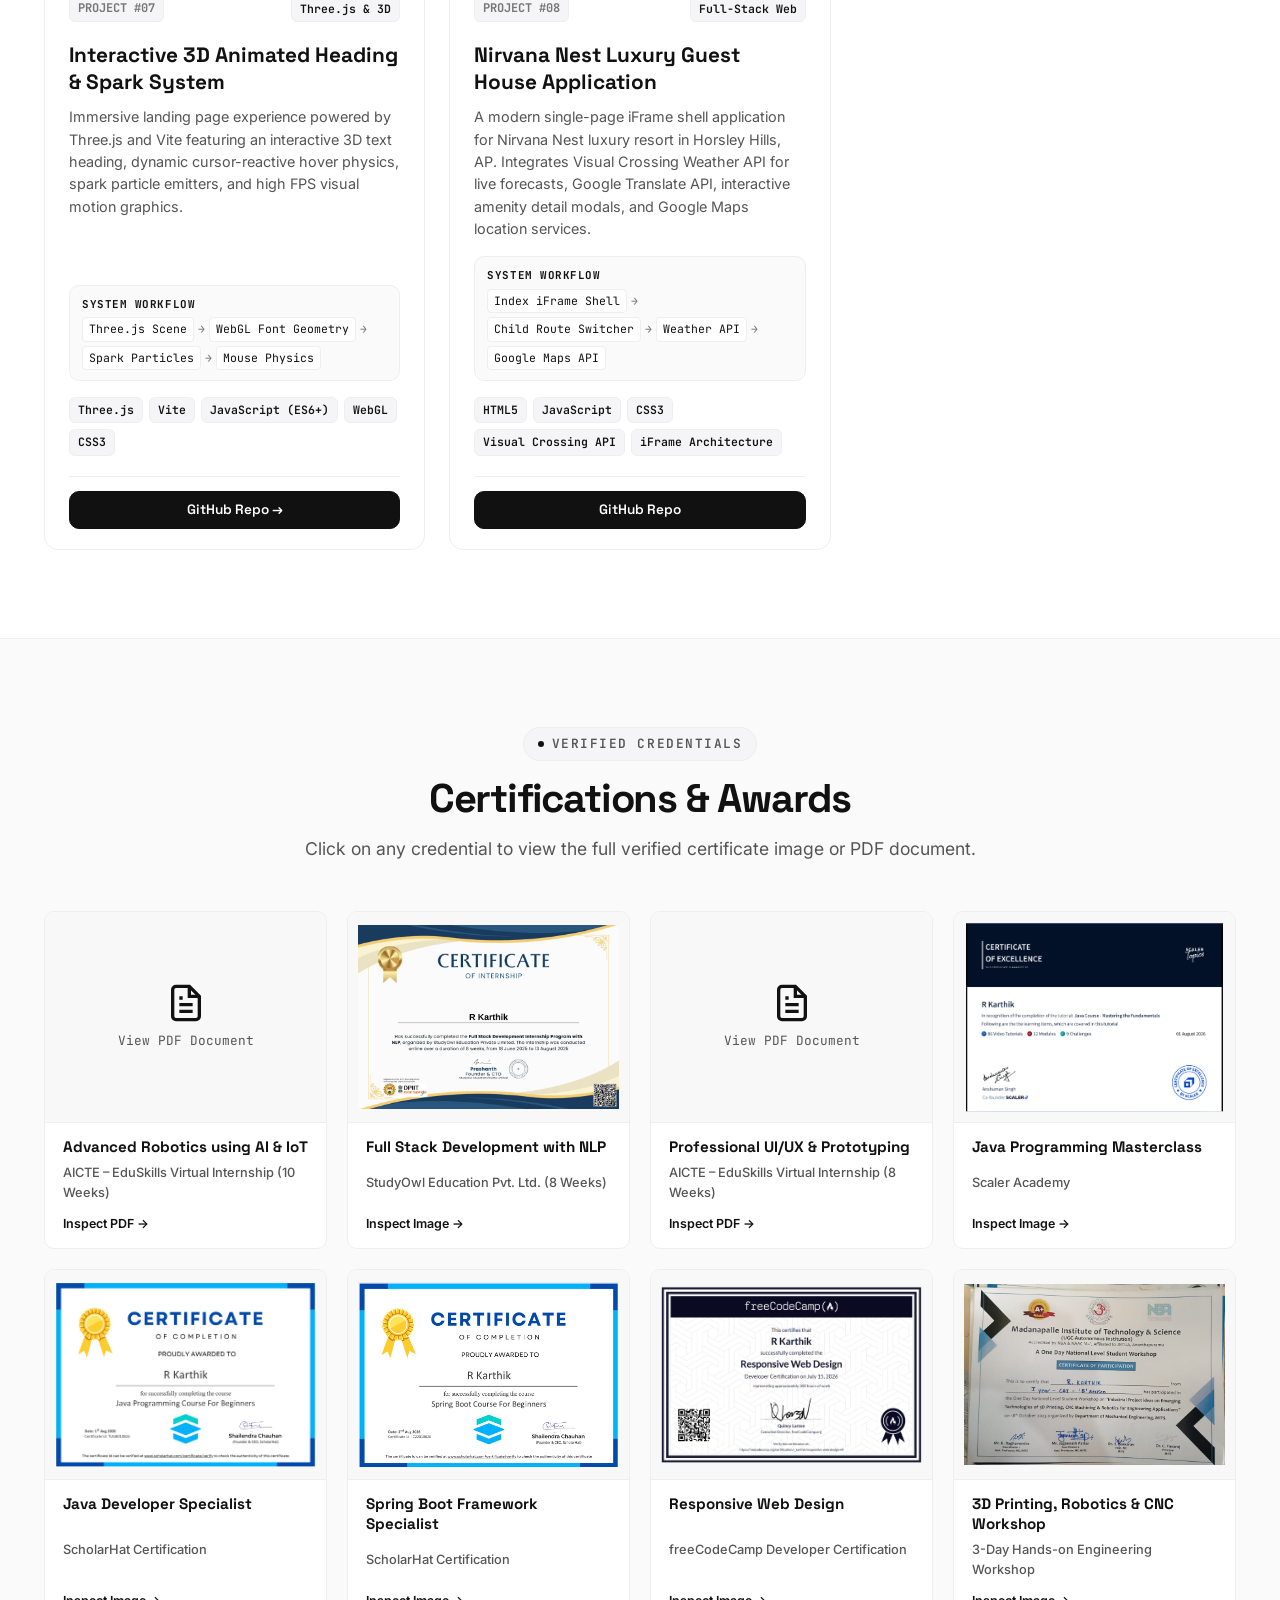
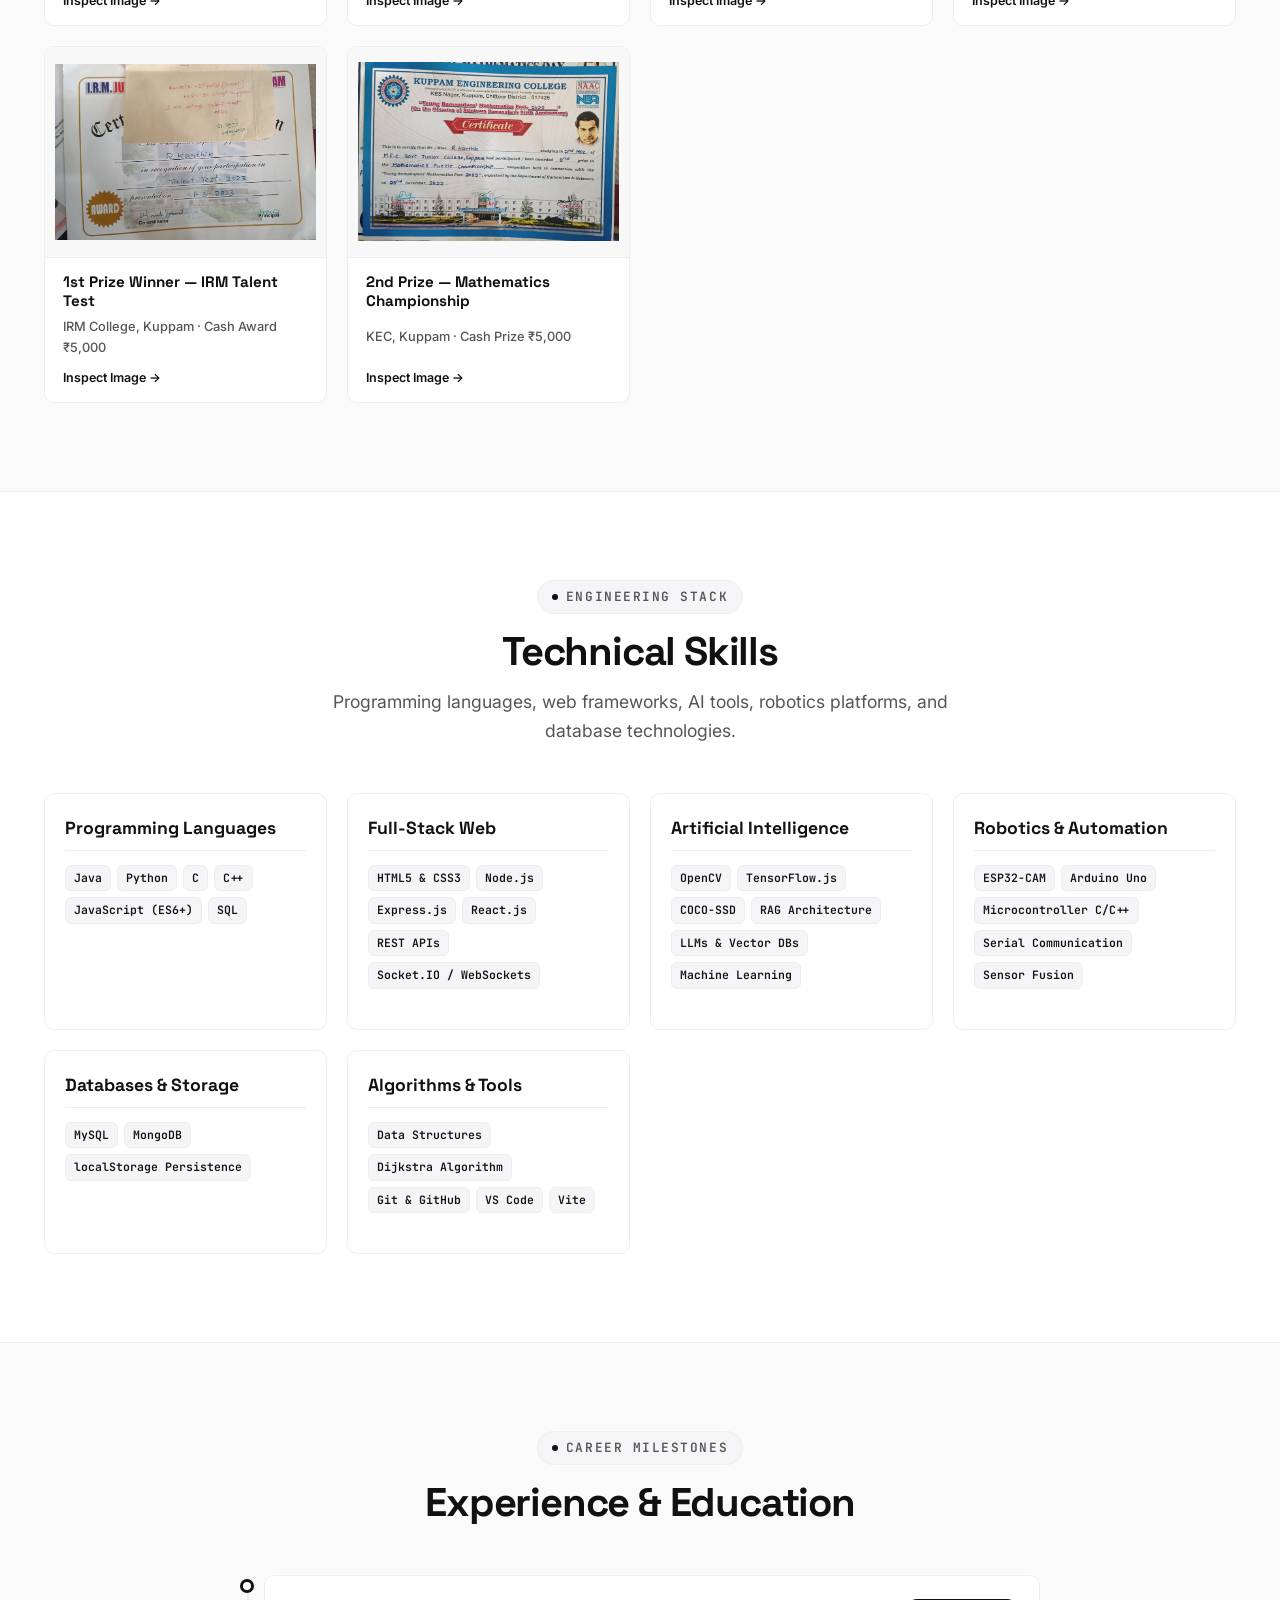
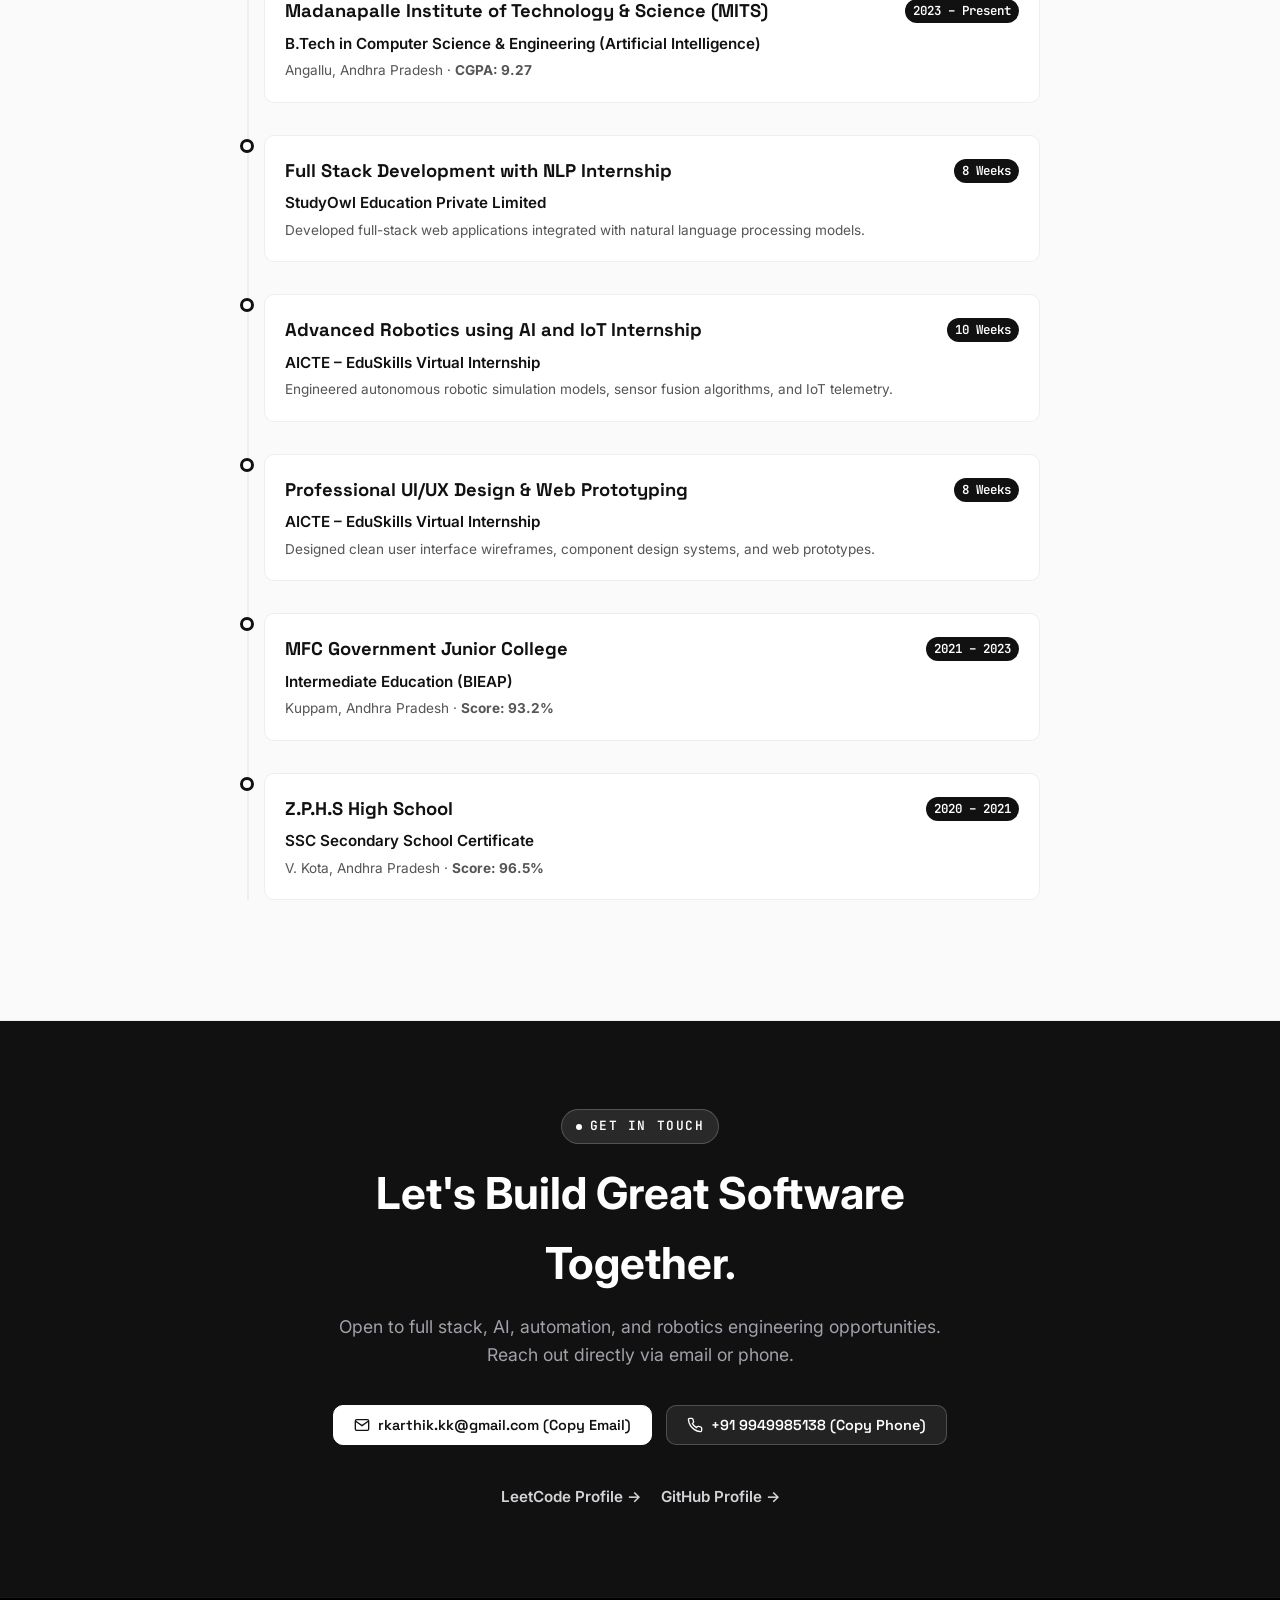
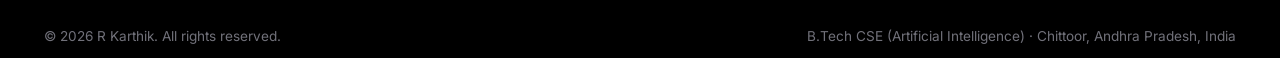
==== commit ce995e72: "new updates" ====
--- a/index.html
+++ b/index.html
@@ -1,383 +1,967 @@
 <!DOCTYPE html>
 <html lang="en">
 <head>
-<meta charset="UTF-8">
-<meta name="viewport" content="width=device-width, initial-scale=1.0">
-<title>R Karthik — Computer Science &amp; AI Engineer</title>
-<meta name="description" content="Portfolio of R Karthik — Full Stack Developer &amp; AI/IoT Engineer, B.Tech CSE (AI), MITS.">
-<link rel="preconnect" href="https://fonts.googleapis.com">
-<link rel="preconnect" href="https://fonts.gstatic.com" crossorigin>
-<link href="https://fonts.googleapis.com/css2?family=Space+Grotesk:wght@500;600;700&family=Inter:wght@400;500;600;700&family=JetBrains+Mono:wght@400;500&display=swap" rel="stylesheet">
-<link rel="stylesheet" href="portfolio.css">
+  <meta charset="UTF-8">
+  <meta name="viewport" content="width=device-width, initial-scale=1.0">
+  <title>R Karthik — Full Stack, AI, Automation &amp; Robotics Engineer</title>
+  <meta name="description" content="Portfolio of R Karthik — B.Tech CSE (AI) at MITS (9.27 CGPA). Specialist in Full Stack Development, AI, Automation, Robotics, and Innovative Web Platforms.">
+  
+  <link rel="preconnect" href="https://fonts.googleapis.com">
+  <link rel="preconnect" href="https://fonts.gstatic.com" crossorigin>
+  <link href="https://fonts.googleapis.com/css2?family=Inter:wght@400;500;600;700&family=JetBrains+Mono:wght@400;500;600;700&family=Space+Grotesk:wght@500;600;700&display=swap" rel="stylesheet">
+  
+  <link rel="stylesheet" href="styles.css">
 </head>
 <body>
 
-<a class="skip-link" href="#main">Skip to content</a>
-
-<!-- ============ HEADER ============ -->
-<header class="site-header" id="site-header">
-  <div class="header-inner container">
-    <a href="#top" class="logo">RK<span class="logo-dot">.</span></a>
-
-    <nav class="desktop-nav" aria-label="Primary">
+  <a class="skip-link" href="#main">Skip to main content</a>
+
+  <!-- Canvas Background -->
+  <canvas id="bg-canvas"></canvas>
+
+  <!-- ==================== HEADER (SOLID WHITE, NO SHADOWS, SYMBOL NAV) ==================== -->
+  <header class="site-header" id="site-header">
+    <div class="container header-inner">
+      <a href="#top" class="logo">
+        RK<span class="logo-dot">.</span>
+      </a>
+
+      <!-- Desktop Navigation with Icons & Symbols -->
+      <nav class="desktop-nav" aria-label="Primary Navigation">
+        <ul>
+          <li>
+            <a href="#top">
+              <svg width="15" height="15" viewBox="0 0 24 24" fill="none" stroke="currentColor" stroke-width="2"><path d="m3 9 9-7 9 7v11a2 2 0 0 1-2 2H5a2 2 0 0 1-2-2z"/><polyline points="9 22 9 12 15 12 15 22"/></svg>
+              Home
+            </a>
+          </li>
+          <li>
+            <a href="#stats">
+              <svg width="15" height="15" viewBox="0 0 24 24" fill="none" stroke="currentColor" stroke-width="2"><polyline points="16 18 22 12 16 6"/><polyline points="8 6 2 12 8 18"/></svg>
+              Stats
+            </a>
+          </li>
+          <li>
+            <a href="#projects">
+              <svg width="15" height="15" viewBox="0 0 24 24" fill="none" stroke="currentColor" stroke-width="2"><path d="M22 19a2 2 0 0 1-2 2H4a2 2 0 0 1-2-2V5a2 2 0 0 1 2-2h5l2 3h9a2 2 0 0 1 2 2z"/></svg>
+              Projects
+            </a>
+          </li>
+          <li>
+            <a href="#certificates">
+              <svg width="15" height="15" viewBox="0 0 24 24" fill="none" stroke="currentColor" stroke-width="2"><circle cx="12" cy="8" r="7"/><polyline points="8.21 13.89 7 23 12 20 17 23 15.79 13.88"/></svg>
+              Certificates
+            </a>
+          </li>
+          <li>
+            <a href="#skills">
+              <svg width="15" height="15" viewBox="0 0 24 24" fill="none" stroke="currentColor" stroke-width="2"><polygon points="12 2 15.09 8.26 22 9.27 17 14.14 18.18 21.02 12 17.77 5.82 21.02 7 14.14 2 9.27 8.91 8.26 12 2"/></svg>
+              Skills
+            </a>
+          </li>
+          <li>
+            <a href="#experience">
+              <svg width="15" height="15" viewBox="0 0 24 24" fill="none" stroke="currentColor" stroke-width="2"><rect x="2" y="7" width="20" height="14" rx="2" ry="2"/><path d="M16 21V5a2 2 0 0 0-2-2h-4a2 2 0 0 0-2 2v16"/></svg>
+              Experience
+            </a>
+          </li>
+          <li>
+            <a href="#contact">
+              <svg width="15" height="15" viewBox="0 0 24 24" fill="none" stroke="currentColor" stroke-width="2"><path d="M4 4h16c1.1 0 2 .9 2 2v12c0 1.1-.9 2-2 2H4c-1.1 0-2-.9-2-2V6c0-1.1.9-2 2-2z"/><polyline points="22,6 12,13 2,6"/></svg>
+              Contact
+            </a>
+          </li>
+        </ul>
+      </nav>
+
+      <div class="header-actions">
+        <a href="#contact" class="btn btn-primary btn-sm">Let's Talk</a>
+        <button class="hamburger" id="hamburger" aria-label="Open Mobile Menu" aria-expanded="false" aria-controls="mobile-menu">
+          <span></span>
+          <span></span>
+          <span></span>
+        </button>
+      </div>
+    </div>
+  </header>
+
+  <!-- Mobile Menu Drawer -->
+  <div class="mobile-menu" id="mobile-menu" aria-hidden="true">
+    <div class="mobile-menu-top">
+      <a href="#top" class="logo">RK<span class="logo-dot">.</span></a>
+      <button class="mobile-close" id="mobile-close" aria-label="Close menu">&times;</button>
+    </div>
+    <nav aria-label="Mobile Primary">
       <ul>
         <li><a href="#top">Home</a></li>
-        <li><a href="#about">Education</a></li>
+        <li><a href="#stats">Stats &amp; Practice</a></li>
+        <li><a href="#projects">Projects (8)</a></li>
+        <li><a href="#certificates">Certificates</a></li>
         <li><a href="#skills">Skills</a></li>
         <li><a href="#experience">Experience</a></li>
-        <li><a href="#projects">Projects</a></li>
-        <li><a href="#certifications">Achievements</a></li>
         <li><a href="#contact">Contact</a></li>
       </ul>
     </nav>
-
-    <div class="header-actions">
-      <a href="#contact" class="btn btn-primary btn-sm">Let's talk</a>
-      <button class="hamburger" id="hamburger" aria-label="Open menu" aria-expanded="false" aria-controls="mobile-menu">
-        <span></span>
-        <span></span>
-        <span></span>
-      </button>
-    </div>
   </div>
-</header>
-
-<div class="mobile-menu" id="mobile-menu" aria-hidden="true">
-  <div class="mobile-menu-top">
-    <a href="#top" class="logo">RK<span class="logo-dot">.</span></a>
-    <button class="mobile-close" id="mobile-close" aria-label="Close menu">&times;</button>
-  </div>
-  <nav aria-label="Mobile Primary">
-    <ul>
-      <li><a href="#top">Home</a></li>
-      <li><a href="#about">Education</a></li>
-      <li><a href="#skills">Skills</a></li>
-      <li><a href="#experience">Experience</a></li>
-      <li><a href="#projects">Projects</a></li>
-      <li><a href="#certifications">Achievements</a></li>
-      <li><a href="#contact">Contact</a></li>
-    </ul>
-  </nav>
-  <div class="mobile-menu-footer">
-    <a href="mailto:23691a3185@mits.ac.in">23691a3185@mits.ac.in</a>
-    <a href="tel:+919949985138">+91 9949985138</a>
-    <div class="mobile-social">
-      <a href="#" target="_blank" rel="noopener">GitHub</a>
-      <a href="#" target="_blank" rel="noopener">LeetCode</a>
-      <a href="#" target="_blank" rel="noopener">Portfolio</a>
-    </div>
-  </div>
-</div>
-<div class="overlay" id="overlay"></div>
-
-<main id="main">
-
-  <section class="hero" id="top">
-    <div class="container hero-inner">
-      <div class="hero-content">
-        <p class="eyebrow">Computer Science &amp; AI Engineer</p>
-        <h1>R Karthik</h1>
-        <p class="hero-subtitle">
-          Full-stack developer and AI/IoT builder crafting real-time platforms,
-          computer-vision systems, and embedded solutions — currently pursuing
-          B.Tech CSE (Artificial Intelligence) with a 9.3 CGPA.
-        </p>
-
-        <div class="hero-meta">
-          <span class="meta-item">
-            <svg viewBox="0 0 24 24" width="16" height="16" fill="none" stroke="currentColor" stroke-width="2"><path d="M20 10c0 6-8 12-8 12s-8-6-8-12a8 8 0 0 1 16 0Z"/><circle cx="12" cy="10" r="3"/></svg>
-            Chittoor, Andhra Pradesh
-          </span>
-        </div>
-
-        <div class="hero-actions">
-          <a href="#projects" class="btn btn-primary">View Projects</a>
-          <a href="#contact" class="btn btn-outline">Get in Touch</a>
-        </div>
-
-        <ul class="hero-links">
-          <li><a href="tel:+919949985138">+91 9949985138</a></li>
-          <li><a href="mailto:23691a3185@mits.ac.in">23691a3185@mits.ac.in</a></li>
-          <li><a href="#" target="_blank" rel="noopener">GitHub</a></li>
-          <li><a href="#" target="_blank" rel="noopener">Portfolio</a></li>
-          <li><a href="#" target="_blank" rel="noopener">LeetCode</a></li>
-        </ul>
+  <div class="overlay" id="overlay"></div>
+
+  <!-- ==================== MAIN CONTENT ==================== -->
+  <main id="main">
+
+    <!-- HERO SECTION -->
+    <section class="hero" id="top">
+      <div class="container hero-grid">
+        <div class="hero-content">
+          <div class="hero-eyebrow">
+            FULL STACK · AI · AUTOMATION · ROBOTICS · INNOVATION
+          </div>
+
+          <h1 class="hero-title">
+            Hi, I'm <span class="highlight">R Karthik</span>
+          </h1>
+
+          <p class="hero-subtitle">
+            Computer Science &amp; Artificial Intelligence undergraduate (<strong>9.27 CGPA</strong>) at MITS. 
+            Passionate about building full stack web applications, AI models, automation workflows, robotics systems, and innovative software solutions.
+          </p>
+
+          <div class="hero-actions">
+            <a href="#projects" class="btn btn-primary">
+              <svg width="16" height="16" viewBox="0 0 24 24" fill="none" stroke="currentColor" stroke-width="2"><circle cx="12" cy="12" r="10"/><polygon points="10 8 16 12 10 16 10 8"/></svg>
+              Explore Projects
+            </a>
+            <a href="https://leetcode.com/u/r-karthik/" target="_blank" rel="noopener" class="btn btn-outline">
+              <svg width="16" height="16" viewBox="0 0 24 24" fill="currentColor"><path d="M13.483 0a1.374 1.374 0 0 0-.961.438L7.17 5.79a1.374 1.374 0 0 0-.416.974c0 .376.156.714.416.974l4.352 4.352c.26.26.598.416.974.416s.714-.156.974-.416l4.352-4.352a1.374 1.374 0 0 0 .416-.974 1.374 1.374 0 0 0-.416-.974L13.483.438A1.374 1.374 0 0 0 12.522 0z"/></svg>
+              LeetCode Profile
+            </a>
+            <a href="https://github.com/r-karthik-kk" target="_blank" rel="noopener" class="btn btn-outline">
+              <svg width="16" height="16" viewBox="0 0 24 24" fill="currentColor"><path d="M12 0C5.37 0 0 5.37 0 12c0 5.31 3.435 9.795 8.205 11.385.6.105.825-.255.825-.57 0-.285-.015-1.23-.015-2.235-3.015.555-3.795-.735-4.035-1.41-.135-.345-.72-1.41-1.23-1.695-.42-.225-1.02-.78-.015-.795.945-.015 1.62.87 1.845 1.23 1.08 1.815 2.805 1.305 3.495.99.105-.78.42-1.305.765-1.605-2.67-.3-5.46-1.335-5.46-5.925 0-1.305.465-2.385 1.23-3.225-.12-.3-.54-1.53.12-3.18 0 0 1.005-.315 3.3 1.23.96-.27 1.98-.405 3-.405s2.04.135 3 .405c2.295-1.56 3.3-1.23 3.3-1.23.66 1.65.24 2.88.12 3.18.765.84 1.23 1.905 1.23 3.225 0 4.605-2.805 5.625-5.475 5.925.435.375.81 1.095.81 2.22 0 1.605-.015 2.895-.015 3.3 0 .315.225.69.825.57A12.02 12.02 0 0024 12c0-6.63-5.37-12-12-12z"/></svg>
+              GitHub
+            </a>
+          </div>
+
+          <div class="hero-stats">
+            <div class="stat-item">
+              <h3>9.27</h3>
+              <p>Academic CGPA (B.Tech CSE AI)</p>
+            </div>
+            <div class="stat-item">
+              <h3>8+</h3>
+              <p>Engineering Projects Built</p>
+            </div>
+            <div class="stat-item">
+              <h3 id="hero-lc-count">399+</h3>
+              <p>LeetCode Problems Solved</p>
+            </div>
+            <div class="stat-item">
+              <h3>3</h3>
+              <p>Virtual &amp; Industry Internships</p>
+            </div>
+          </div>
+        </div>
+
+        <!-- Profile Photo & Code Card (FITTING FIX) -->
+        <div class="hero-visual">
+          <div class="profile-card">
+            <div class="profile-img-wrap">
+              <img src="assets/profile-photo.jpeg" alt="R Karthik Profile Photo" class="profile-img">
+            </div>
+            <div class="profile-meta-bar">
+              <div>
+                <div class="profile-name">R Karthik</div>
+                <div class="profile-loc">
+                  <svg width="12" height="12" viewBox="0 0 24 24" fill="none" stroke="currentColor" stroke-width="2"><path d="M20 10c0 6-8 12-8 12s-8-6-8-12a8 8 0 0 1 16 0Z"/><circle cx="12" cy="10" r="3"/></svg>
+                  Chittoor, AP, India
+                </div>
+              </div>
+              <span class="tag" style="background:#222; color:#fff; border-color:#333;">B.Tech CSE AI</span>
+            </div>
+          </div>
+
+          <div class="terminal-badge">
+            <div class="terminal-header">
+              <span class="terminal-dot dot-red"></span>
+              <span class="terminal-dot dot-yellow"></span>
+              <span class="terminal-dot dot-green"></span>
+            </div>
+            <code>
+              <span style="color:#60a5fa">const</span> developer = {<br>
+              &nbsp;&nbsp;name: <span style="color:#f43f5e">'R Karthik'</span>,<br>
+              &nbsp;&nbsp;cgpa: <span style="color:#a7f3d0">9.27</span>,<br>
+              &nbsp;&nbsp;interests: [<br>
+              &nbsp;&nbsp;&nbsp;&nbsp;<span style="color:#fde047">'Full Stack'</span>, <span style="color:#fde047">'AI'</span>,<br>
+              &nbsp;&nbsp;&nbsp;&nbsp;<span style="color:#fde047">'Automation'</span>, <span style="color:#fde047">'Robotics'</span>,<br>
+              &nbsp;&nbsp;&nbsp;&nbsp;<span style="color:#fde047">'Innovation'</span><br>
+              &nbsp;&nbsp;]<br>
+              };
+            </code>
+          </div>
+        </div>
       </div>
-
-      <div class="hero-panel" aria-hidden="true">
-        <div class="panel-card">
-          <div class="panel-row"><span class="dot dot-r"></span><span class="dot dot-y"></span><span class="dot dot-g"></span></div>
-          <pre class="panel-code"><code><span class="tok-key">const</span> engineer = {
-  name: <span class="tok-str">"R Karthik"</span>,
-  role: <span class="tok-str">"Full Stack + AI/IoT"</span>,
-  cgpa: <span class="tok-num">9.3</span>,
-  stack: [<span class="tok-str">"React"</span>, <span class="tok-str">"Node"</span>, <span class="tok-str">"Python"</span>],
-  focus: <span class="tok-str">"Smart Systems"</span>
-};</code></pre>
+    </section>
+
+    <!-- LEETCODE & GITHUB STATS PRACTICE MATRIX -->
+    <section class="section section-alt" id="stats">
+      <div class="container">
+        <div class="section-header">
+          <div class="section-eyebrow">CONTINUOUS PRACTICE</div>
+          <h2 class="section-title">LeetCode &amp; GitHub Matrix</h2>
+          <p class="section-subtitle">Real-time statistics highlighting algorithmic problem-solving consistency and open-source codebase contributions.</p>
+        </div>
+
+        <div class="stats-matrix">
+          <!-- LeetCode Card -->
+          <div class="matrix-card">
+            <div>
+              <div class="matrix-card-header">
+                <div class="matrix-icon-title">
+                  <svg viewBox="0 0 24 24" fill="#f59e0b"><path d="M13.483 0a1.374 1.374 0 0 0-.961.438L7.17 5.79a1.374 1.374 0 0 0-.416.974c0 .376.156.714.416.974l4.352 4.352c.26.26.598.416.974.416s.714-.156.974-.416l4.352-4.352a1.374 1.374 0 0 0 .416-.974 1.374 1.374 0 0 0-.416-.974L13.483.438A1.374 1.374 0 0 0 12.522 0z"/></svg>
+                  <div>
+                    <h3>LeetCode Practice</h3>
+                    <p style="font-size:0.85rem; color:var(--text-muted);">username: <strong>r-karthik</strong></p>
+                  </div>
+                </div>
+                <span class="matrix-badge">SOLVED: <span id="lc-total">399+</span></span>
+              </div>
+
+              <div class="leetcode-breakdown">
+                <div class="lc-box lc-easy">
+                  <div class="lc-val" id="lc-easy">316</div>
+                  <div class="lc-lbl">Easy</div>
+                </div>
+                <div class="lc-box lc-medium">
+                  <div class="lc-val" id="lc-medium">73</div>
+                  <div class="lc-lbl">Medium</div>
+                </div>
+                <div class="lc-box lc-hard">
+                  <div class="lc-val" id="lc-hard">10</div>
+                  <div class="lc-lbl">Hard</div>
+                </div>
+              </div>
+
+              <div class="gh-row" style="margin-bottom:10px;">
+                <span class="gh-label">Acceptance Rate</span>
+                <span class="gh-value" id="lc-rate">86.77%</span>
+              </div>
+              <div class="gh-row">
+                <span class="gh-label">Primary Topics</span>
+                <span class="gh-value">Arrays, DP, Graphs, Trees</span>
+              </div>
+            </div>
+
+            <a href="https://leetcode.com/u/r-karthik/" target="_blank" rel="noopener" class="btn btn-outline btn-sm" style="margin-top:20px; width:100%;">
+              View Full LeetCode Profile &rarr;
+            </a>
+          </div>
+
+          <!-- GitHub Card -->
+          <div class="matrix-card">
+            <div>
+              <div class="matrix-card-header">
+                <div class="matrix-icon-title">
+                  <svg viewBox="0 0 24 24" fill="#09090b"><path d="M12 0C5.37 0 0 5.37 0 12c0 5.31 3.435 9.795 8.205 11.385.6.105.825-.255.825-.57 0-.285-.015-1.23-.015-2.235-3.015.555-3.795-.735-4.035-1.41-.135-.345-.72-1.41-1.23-1.695-.42-.225-1.02-.78-.015-.795.945-.015 1.62.87 1.845 1.23 1.08 1.815 2.805 1.305 3.495.99.105-.78.42-1.305.765-1.605-2.67-.3-5.46-1.335-5.46-5.925 0-1.305.465-2.385 1.23-3.225-.12-.3-.54-1.53.12-3.18 0 0 1.005-.315 3.3 1.23.96-.27 1.98-.405 3-.405s2.04.135 3 .405c2.295-1.56 3.3-1.23 3.3-1.23.66 1.65.24 2.88.12 3.18.765.84 1.23 1.905 1.23 3.225 0 4.605-2.805 5.625-5.475 5.925.435.375.81 1.095.81 2.22 0 1.605-.015 2.895-.015 3.3 0 .315.225.69.825.57A12.02 12.02 0 0024 12c0-6.63-5.37-12-12-12z"/></svg>
+                  <div>
+                    <h3>GitHub Ecosystem</h3>
+                    <p style="font-size:0.85rem; color:var(--text-muted);">handle: <strong>r-karthik-kk</strong></p>
+                  </div>
+                </div>
+                <span class="matrix-badge">PUBLIC REPOS: <span id="gh-repos">12+</span></span>
+              </div>
+
+              <div class="github-highlights">
+                <div class="gh-row">
+                  <span class="gh-label">Main Languages</span>
+                  <span class="gh-value">JavaScript, Python, C++, Java, C</span>
+                </div>
+                <div class="gh-row">
+                  <span class="gh-label">Core Specializations</span>
+                  <span class="gh-value">Full Stack, AI, Robotics, IoT</span>
+                </div>
+                <div class="gh-row">
+                  <span class="gh-label">Featured Repositories</span>
+                  <span class="gh-value">3D-LOGO, MusicPro, ESP32-Vision</span>
+                </div>
+              </div>
+            </div>
+
+            <a href="https://github.com/r-karthik-kk" target="_blank" rel="noopener" class="btn btn-outline btn-sm" style="margin-top:20px; width:100%;">
+              Explore GitHub Repositories &rarr;
+            </a>
+          </div>
+        </div>
+      </div>
+    </section>
+
+    <!-- FILTERABLE PROJECTS SHOWCASE (8 PROJECTS) -->
+    <section class="section" id="projects">
+      <div class="container">
+        <div class="section-header">
+          <div class="section-eyebrow">PORTFOLIO OF WORKS</div>
+          <h2 class="section-title">Featured Projects</h2>
+          <p class="section-subtitle">Deep dive into 8 software engineering, AI, robotics, audio, and IoT projects built from scratch.</p>
+        </div>
+
+        <div class="project-filters">
+          <button class="filter-btn active" data-filter="all">All Projects (8)</button>
+          <button class="filter-btn" data-filter="ai">AI &amp; Vision</button>
+          <button class="filter-btn" data-filter="iot">IoT &amp; Robotics</button>
+          <button class="filter-btn" data-filter="fullstack">Full-Stack &amp; Web</button>
+          <button class="filter-btn" data-filter="audio">Audio &amp; 3D</button>
+        </div>
+
+        <div class="projects-grid">
+
+          <!-- PROJECT 1: ESP32-CAM AI Vision Platform -->
+          <article class="project-card" data-category="ai iot">
+            <div class="project-card-header">
+              <span class="project-num">PROJECT #01</span>
+              <span class="tag">AI &amp; Robotics</span>
+            </div>
+            <div class="project-body">
+              <h3 class="project-title">Object Detection Platform — ESP32-CAM AI Vision</h3>
+              <p class="project-desc">
+                High-performance AI Vision System for real-time video streaming, multi-object detection using TensorFlow.js COCO-SSD, side-by-side detected item breakdown, aligned hardware camera controls, and WebGL GPU acceleration. Features Web Speech Synthesis text-to-speech object announcements.
+              </p>
+
+              <div class="arch-flow-box">
+                <div class="arch-flow-title">System Workflow</div>
+                <div class="arch-flow-steps">
+                  <span class="arch-step">OV2640 Sensor</span> <span class="arch-arrow">&rarr;</span>
+                  <span class="arch-step">ESP32 Stream</span> <span class="arch-arrow">&rarr;</span>
+                  <span class="arch-step">COCO-SSD WebGL</span> <span class="arch-arrow">&rarr;</span>
+                  <span class="arch-step">TTS Announcement</span>
+                </div>
+              </div>
+
+              <div class="tag-list">
+                <span class="tag">TensorFlow.js</span>
+                <span class="tag">COCO-SSD</span>
+                <span class="tag">ESP32-CAM</span>
+                <span class="tag">WebGL</span>
+                <span class="tag">Web Speech TTS</span>
+                <span class="tag">C++</span>
+              </div>
+
+              <div class="project-actions">
+                <a href="https://github.com/r-karthik-kk" target="_blank" rel="noopener" class="btn btn-primary btn-sm">GitHub Repo</a>
+              </div>
+            </div>
+          </article>
+
+          <!-- PROJECT 2: College Transport Management System -->
+          <article class="project-card" data-category="fullstack iot">
+            <div class="project-card-header">
+              <span class="project-num">PROJECT #02</span>
+              <span class="tag">Full-Stack &amp; WebSockets</span>
+            </div>
+            <div class="project-body">
+              <h3 class="project-title">Smart Transport Management &amp; Live Bus Tracking</h3>
+              <p class="project-desc">
+                Role-based transport management platform (Admin, Student, Staff, Driver). Features live bus tracking via driver mobile GPS streaming over WebSockets, seat occupancy counting, location-based geofenced attendance verification, maintenance management, and an AI-powered RAG chat bot for transport queries.
+              </p>
+
+              <div class="arch-flow-box">
+                <div class="arch-flow-title">System Workflow</div>
+                <div class="arch-flow-steps">
+                  <span class="arch-step">Driver Mobile GPS</span> <span class="arch-arrow">&rarr;</span>
+                  <span class="arch-step">WebSocket Stream</span> <span class="arch-arrow">&rarr;</span>
+                  <span class="arch-step">Live Map UI</span> <span class="arch-arrow">&rarr;</span>
+                  <span class="arch-step">Geofenced Attendance</span>
+                </div>
+              </div>
+
+              <div class="tag-list">
+                <span class="tag">Node.js</span>
+                <span class="tag">Express</span>
+                <span class="tag">MySQL</span>
+                <span class="tag">Socket.IO</span>
+                <span class="tag">WebSockets</span>
+                <span class="tag">RAG AI</span>
+              </div>
+
+              <div class="project-actions">
+                <a href="https://github.com/r-karthik-kk" target="_blank" rel="noopener" class="btn btn-primary btn-sm">GitHub Repo</a>
+              </div>
+            </div>
+          </article>
+
+          <!-- PROJECT 3: MusicPro - Premium Web Music Player -->
+          <article class="project-card" data-category="audio">
+            <div class="project-card-header">
+              <span class="project-num">PROJECT #03</span>
+              <span class="tag">Web Audio &amp; JS</span>
+            </div>
+            <div class="project-body">
+              <h3 class="project-title">MusicPro — Premium Web Player &amp; 10-Band Equalizer</h3>
+              <p class="project-desc">
+                Professional web audio player featuring sharp angular styling, real-time peak frequency readout in Hz/kHz, 10-band graphic equalizer with preset profiles (Pop, Rock, Jazz), AnalyserNode FFT canvas spectrum visualizer, ID3 metadata &amp; album art extraction, and localStorage persistence.
+              </p>
+
+              <div class="arch-flow-box">
+                <div class="arch-flow-title">System Workflow</div>
+                <div class="arch-flow-steps">
+                  <span class="arch-step">Audio Element</span> <span class="arch-arrow">&rarr;</span>
+                  <span class="arch-step">10-Band Biquad Nodes</span> <span class="arch-arrow">&rarr;</span>
+                  <span class="arch-step">Analyser FFT</span> <span class="arch-arrow">&rarr;</span>
+                  <span class="arch-step">Peak Hz Math</span>
+                </div>
+              </div>
+
+              <div class="tag-list">
+                <span class="tag">Web Audio API</span>
+                <span class="tag">Vanilla JS</span>
+                <span class="tag">FFT Visualizer</span>
+                <span class="tag">ID3 Tags</span>
+                <span class="tag">Canvas API</span>
+              </div>
+
+              <div class="project-actions">
+                <a href="https://github.com/r-karthik-kk" target="_blank" rel="noopener" class="btn btn-primary btn-sm">GitHub Repo</a>
+              </div>
+            </div>
+          </article>
+
+          <!-- PROJECT 4: AI-Powered RAG + LLM Chatbot -->
+          <article class="project-card" data-category="ai fullstack">
+            <div class="project-card-header">
+              <span class="project-num">PROJECT #04</span>
+              <span class="tag">AI &amp; Full Stack</span>
+            </div>
+            <div class="project-body">
+              <h3 class="project-title">AI-Powered RAG + LLM College Knowledge Repository</h3>
+              <p class="project-desc">
+                An intelligent RAG (Retrieval-Augmented Generation) &amp; LLM chatbot engine designed to answer complex college queries, search passed-out student projects &amp; innovations, and enable seamless knowledge sharing across academic departments.
+              </p>
+
+              <div class="arch-flow-box">
+                <div class="arch-flow-title">System Workflow</div>
+                <div class="arch-flow-steps">
+                  <span class="arch-step">Project Archives</span> <span class="arch-arrow">&rarr;</span>
+                  <span class="arch-step">Vector Indexing</span> <span class="arch-arrow">&rarr;</span>
+                  <span class="arch-step">RAG Retrieval</span> <span class="arch-arrow">&rarr;</span>
+                  <span class="arch-step">LLM Response</span>
+                </div>
+              </div>
+
+              <div class="tag-list">
+                <span class="tag">Python</span>
+                <span class="tag">RAG</span>
+                <span class="tag">LLMs</span>
+                <span class="tag">Vector DB</span>
+                <span class="tag">NLP</span>
+                <span class="tag">JavaScript</span>
+              </div>
+
+              <div class="project-actions">
+                <a href="https://github.com/r-karthik-kk" target="_blank" rel="noopener" class="btn btn-primary btn-sm">GitHub Repo</a>
+              </div>
+            </div>
+          </article>
+
+          <!-- PROJECT 5: Tomato Fruiting Stage & Disease Classifier -->
+          <article class="project-card" data-category="ai iot">
+            <div class="project-card-header">
+              <span class="project-num">PROJECT #05</span>
+              <span class="tag">AI &amp; Vision</span>
+            </div>
+            <div class="project-body">
+              <h3 class="project-title">Tomato Fruiting Stage &amp; Disease Classifier (IoT + CV)</h3>
+              <p class="project-desc">
+                Agricultural computer vision &amp; IoT system using ESP32-CAM and OpenCV / ML models to classify tomato fruiting stages, ripeness percentages, size variations, and disease infection categories through edge image acquisition and feature extraction.
+              </p>
+
+              <div class="arch-flow-box">
+                <div class="arch-flow-title">System Workflow</div>
+                <div class="arch-flow-steps">
+                  <span class="arch-step">ESP32 Frame Capture</span> <span class="arch-arrow">&rarr;</span>
+                  <span class="arch-step">OpenCV Filter</span> <span class="arch-arrow">&rarr;</span>
+                  <span class="arch-step">ML Model</span> <span class="arch-arrow">&rarr;</span>
+                  <span class="arch-step">Ripeness % Output</span>
+                </div>
+              </div>
+
+              <div class="tag-list">
+                <span class="tag">ESP32-CAM</span>
+                <span class="tag">OpenCV</span>
+                <span class="tag">Python</span>
+                <span class="tag">Machine Learning</span>
+                <span class="tag">Computer Vision</span>
+              </div>
+
+              <div class="project-actions">
+                <a href="https://github.com/r-karthik-kk" target="_blank" rel="noopener" class="btn btn-primary btn-sm">GitHub Repo</a>
+              </div>
+            </div>
+          </article>
+
+          <!-- PROJECT 6: Smart Vehicle Navigation & Dijkstra Route Planner -->
+          <article class="project-card" data-category="iot">
+            <div class="project-card-header">
+              <span class="project-num">PROJECT #06</span>
+              <span class="tag">Robotics &amp; IoT</span>
+            </div>
+            <div class="project-body">
+              <h3 class="project-title">Smart Vehicle Navigation &amp; Dijkstra Graph Pathfinding</h3>
+              <p class="project-desc">
+                IoT-based vehicle navigation system built on Arduino Uno implementing Dijkstra's algorithm for shortest-path graph calculations, custom graph creation, and real-time parallel serial communication between microcontroller hardware and interactive web dashboard.
+              </p>
+
+              <div class="arch-flow-box">
+                <div class="arch-flow-title">System Workflow</div>
+                <div class="arch-flow-steps">
+                  <span class="arch-step">Web Graph Map</span> <span class="arch-arrow">&rarr;</span>
+                  <span class="arch-step">Dijkstra Path Solver</span> <span class="arch-arrow">&rarr;</span>
+                  <span class="arch-step">Serial Comms</span> <span class="arch-arrow">&rarr;</span>
+                  <span class="arch-step">Arduino Motors</span>
+                </div>
+              </div>
+
+              <div class="tag-list">
+                <span class="tag">Dijkstra Algorithm</span>
+                <span class="tag">Arduino Uno</span>
+                <span class="tag">Graph Pathfinding</span>
+                <span class="tag">C</span>
+                <span class="tag">Serial Comms</span>
+              </div>
+
+              <div class="project-actions">
+                <a href="https://github.com/r-karthik-kk" target="_blank" rel="noopener" class="btn btn-primary btn-sm">GitHub Repo</a>
+              </div>
+            </div>
+          </article>
+
+          <!-- PROJECT 7: Interactive 3D Animated Heading / LOGO -->
+          <article class="project-card" data-category="audio 3d">
+            <div class="project-card-header">
+              <span class="project-num">PROJECT #07</span>
+              <span class="tag">Three.js &amp; 3D</span>
+            </div>
+            <div class="project-body">
+              <h3 class="project-title">Interactive 3D Animated Heading &amp; Spark System</h3>
+              <p class="project-desc">
+                Immersive landing page experience powered by Three.js and Vite featuring an interactive 3D text heading, dynamic cursor-reactive hover physics, spark particle emitters, and high FPS visual motion graphics.
+              </p>
+
+              <div class="arch-flow-box">
+                <div class="arch-flow-title">System Workflow</div>
+                <div class="arch-flow-steps">
+                  <span class="arch-step">Three.js Scene</span> <span class="arch-arrow">&rarr;</span>
+                  <span class="arch-step">WebGL Font Geometry</span> <span class="arch-arrow">&rarr;</span>
+                  <span class="arch-step">Spark Particles</span> <span class="arch-arrow">&rarr;</span>
+                  <span class="arch-step">Mouse Physics</span>
+                </div>
+              </div>
+
+              <div class="tag-list">
+                <span class="tag">Three.js</span>
+                <span class="tag">Vite</span>
+                <span class="tag">JavaScript (ES6+)</span>
+                <span class="tag">WebGL</span>
+                <span class="tag">CSS3</span>
+              </div>
+
+              <div class="project-actions">
+                <a href="https://github.com/r-karthik-kk/Interactive-3D-Animated-LOGO.git" target="_blank" rel="noopener" class="btn btn-primary btn-sm">GitHub Repo &rarr;</a>
+              </div>
+            </div>
+          </article>
+
+          <!-- PROJECT 8: Nirvana Nest Guest House -->
+          <article class="project-card" data-category="fullstack">
+            <div class="project-card-header">
+              <span class="project-num">PROJECT #08</span>
+              <span class="tag">Full-Stack Web</span>
+            </div>
+            <div class="project-body">
+              <h3 class="project-title">Nirvana Nest Luxury Guest House Application</h3>
+              <p class="project-desc">
+                A modern single-page iFrame shell application for Nirvana Nest luxury resort in Horsley Hills, AP. Integrates Visual Crossing Weather API for live forecasts, Google Translate API, interactive amenity detail modals, and Google Maps location services.
+              </p>
+
+              <div class="arch-flow-box">
+                <div class="arch-flow-title">System Workflow</div>
+                <div class="arch-flow-steps">
+                  <span class="arch-step">Index iFrame Shell</span> <span class="arch-arrow">&rarr;</span>
+                  <span class="arch-step">Child Route Switcher</span> <span class="arch-arrow">&rarr;</span>
+                  <span class="arch-step">Weather API</span> <span class="arch-arrow">&rarr;</span>
+                  <span class="arch-step">Google Maps API</span>
+                </div>
+              </div>
+
+              <div class="tag-list">
+                <span class="tag">HTML5</span>
+                <span class="tag">JavaScript</span>
+                <span class="tag">CSS3</span>
+                <span class="tag">Visual Crossing API</span>
+                <span class="tag">iFrame Architecture</span>
+              </div>
+
+              <div class="project-actions">
+                <a href="https://github.com/r-karthik-kk" target="_blank" rel="noopener" class="btn btn-primary btn-sm">GitHub Repo</a>
+              </div>
+            </div>
+          </article>
+
+        </div>
+      </div>
+    </section>
+
+    <!-- CERTIFICATES GALLERY (CONTAINED IMAGE SIZING FIX) -->
+    <section class="section section-alt" id="certificates">
+      <div class="container">
+        <div class="section-header">
+          <div class="section-eyebrow">VERIFIED CREDENTIALS</div>
+          <h2 class="section-title">Certifications &amp; Awards</h2>
+          <p class="section-subtitle">Click on any credential to view the full verified certificate image or PDF document.</p>
+        </div>
+
+        <div class="cert-grid">
+          <!-- Cert 1: Advanced Robotics AI/IoT -->
+          <div class="cert-card" data-title="Advanced Robotics using AI &amp; IoT — AICTE-EduSkills Virtual Internship" data-src="assets/advanced-robotics-using-AI-and-IoT-virtual-internship(Eduskill-AICTE).pdf" data-type="pdf">
+            <div class="cert-preview">
+              <div class="cert-pdf-badge">
+                <svg viewBox="0 0 24 24" fill="none" stroke="currentColor" stroke-width="2"><path d="M14 2H6a2 2 0 0 0-2 2v16a2 2 0 0 0 2 2h12a2 2 0 0 0 2-2V8z"/><polyline points="14 2 14 8 20 8"/><line x1="16" y1="13" x2="8" y2="13"/><line x1="16" y1="17" x2="8" y2="17"/><polyline points="10 9 9 9 8 9"/></svg>
+                <span>View PDF Document</span>
+              </div>
+            </div>
+            <div class="cert-info">
+              <h3 class="cert-title">Advanced Robotics using AI &amp; IoT</h3>
+              <p class="cert-org">AICTE – EduSkills Virtual Internship (10 Weeks)</p>
+              <div class="cert-view-btn">Inspect PDF &rarr;</div>
+            </div>
+          </div>
+
+          <!-- Cert 2: Full Stack NLP StudyOwl -->
+          <div class="cert-card" data-title="Full Stack Development with NLP — StudyOwl Internship" data-src="assets/full-stack-development-with-nlp(Internship-StudyOwl).jpeg" data-type="image">
+            <div class="cert-preview">
+              <img src="assets/full-stack-development-with-nlp(Internship-StudyOwl).jpeg" alt="Full Stack NLP StudyOwl" class="cert-img">
+            </div>
+            <div class="cert-info">
+              <h3 class="cert-title">Full Stack Development with NLP</h3>
+              <p class="cert-org">StudyOwl Education Pvt. Ltd. (8 Weeks)</p>
+              <div class="cert-view-btn">Inspect Image &rarr;</div>
+            </div>
+          </div>
+
+          <!-- Cert 3: UI/UX AICTE -->
+          <div class="cert-card" data-title="Professional UI/UX Design &amp; Web Prototyping — AICTE-EduSkills" data-src="assets/professional UI_UX-design-&-web -prototyping-virtual-internship(EduSkills-AICTE).pdf" data-type="pdf">
+            <div class="cert-preview">
+              <div class="cert-pdf-badge">
+                <svg viewBox="0 0 24 24" fill="none" stroke="currentColor" stroke-width="2"><path d="M14 2H6a2 2 0 0 0-2 2v16a2 2 0 0 0 2 2h12a2 2 0 0 0 2-2V8z"/><polyline points="14 2 14 8 20 8"/><line x1="16" y1="13" x2="8" y2="13"/><line x1="16" y1="17" x2="8" y2="17"/><polyline points="10 9 9 9 8 9"/></svg>
+                <span>View PDF Document</span>
+              </div>
+            </div>
+            <div class="cert-info">
+              <h3 class="cert-title">Professional UI/UX &amp; Prototyping</h3>
+              <p class="cert-org">AICTE – EduSkills Virtual Internship (8 Weeks)</p>
+              <div class="cert-view-btn">Inspect PDF &rarr;</div>
+            </div>
+          </div>
+
+          <!-- Cert 4: Scaler Java -->
+          <div class="cert-card" data-title="Java Programming Certification — Scaler" data-src="assets/java-certificate(Scaler).png" data-type="image">
+            <div class="cert-preview">
+              <img src="assets/java-certificate(Scaler).png" alt="Java Scaler Certificate" class="cert-img">
+            </div>
+            <div class="cert-info">
+              <h3 class="cert-title">Java Programming Masterclass</h3>
+              <p class="cert-org">Scaler Academy</p>
+              <div class="cert-view-btn">Inspect Image &rarr;</div>
+            </div>
+          </div>
+
+          <!-- Cert 5: ScholarHat Java -->
+          <div class="cert-card" data-title="Java Developer Certification — ScholarHat" data-src="assets/java-certificate(ScholarHat).jpg" data-type="image">
+            <div class="cert-preview">
+              <img src="assets/java-certificate(ScholarHat).jpg" alt="Java ScholarHat Certificate" class="cert-img">
+            </div>
+            <div class="cert-info">
+              <h3 class="cert-title">Java Developer Specialist</h3>
+              <p class="cert-org">ScholarHat Certification</p>
+              <div class="cert-view-btn">Inspect Image &rarr;</div>
+            </div>
+          </div>
+
+          <!-- Cert 6: Spring Boot ScholarHat -->
+          <div class="cert-card" data-title="Spring Boot Certification — ScholarHat" data-src="assets/spring-boot-certificate(ScholarHat).jpg" data-type="image">
+            <div class="cert-preview">
+              <img src="assets/spring-boot-certificate(ScholarHat).jpg" alt="Spring Boot ScholarHat Certificate" class="cert-img">
+            </div>
+            <div class="cert-info">
+              <h3 class="cert-title">Spring Boot Framework Specialist</h3>
+              <p class="cert-org">ScholarHat Certification</p>
+              <div class="cert-view-btn">Inspect Image &rarr;</div>
+            </div>
+          </div>
+
+          <!-- Cert 7: FreeCodeCamp Responsive Web -->
+          <div class="cert-card" data-title="Responsive Web Design — freeCodeCamp" data-src="assets/responsive-web-design(FreeCodeCamp).png" data-type="image">
+            <div class="cert-preview">
+              <img src="assets/responsive-web-design(FreeCodeCamp).png" alt="freeCodeCamp Responsive Web Design" class="cert-img">
+            </div>
+            <div class="cert-info">
+              <h3 class="cert-title">Responsive Web Design</h3>
+              <p class="cert-org">freeCodeCamp Developer Certification</p>
+              <div class="cert-view-btn">Inspect Image &rarr;</div>
+            </div>
+          </div>
+
+          <!-- Cert 8: 3D Printing Workshop -->
+          <div class="cert-card" data-title="3-Day Workshop on 3D Printing, Robotics &amp; CNC" data-src="assets/3days-workshop-on-3D-printing-robotics-cnc-machine.jpeg" data-type="image">
+            <div class="cert-preview">
+              <img src="assets/3days-workshop-on-3D-printing-robotics-cnc-machine.jpeg" alt="3D Printing Robotics Workshop Certificate" class="cert-img">
+            </div>
+            <div class="cert-info">
+              <h3 class="cert-title">3D Printing, Robotics &amp; CNC Workshop</h3>
+              <p class="cert-org">3-Day Hands-on Engineering Workshop</p>
+              <div class="cert-view-btn">Inspect Image &rarr;</div>
+            </div>
+          </div>
+
+          <!-- Cert 9: IRM Talent Winner 1st Price -->
+          <div class="cert-card" data-title="1st Prize Winner — IRM Talent Test 2023 (₹5,000 Award)" data-src="assets/IRM-talent-test-winner(Inter).jpeg" data-type="image">
+            <div class="cert-preview">
+              <img src="assets/IRM-talent-test-winner(Inter).jpeg" alt="IRM Talent Test Winner Certificate" class="cert-img">
+            </div>
+            <div class="cert-info">
+              <h3 class="cert-title">1st Prize Winner — IRM Talent Test</h3>
+              <p class="cert-org">IRM College, Kuppam · Cash Award ₹5,000</p>
+              <div class="cert-view-btn">Inspect Image &rarr;</div>
+            </div>
+          </div>
+
+          <!-- Cert 10: Maths Day 2nd Price -->
+          <div class="cert-card" data-title="2nd Prize Winner — Mathematics Puzzle Championship" data-src="assets/maths-day-2nd-price(Inter).jpeg" data-type="image">
+            <div class="cert-preview">
+              <img src="assets/maths-day-2nd-price(Inter).jpeg" alt="Maths Championship Certificate" class="cert-img">
+            </div>
+            <div class="cert-info">
+              <h3 class="cert-title">2nd Prize — Mathematics Championship</h3>
+              <p class="cert-org">KEC, Kuppam · Cash Prize ₹5,000</p>
+              <div class="cert-view-btn">Inspect Image &rarr;</div>
+            </div>
+          </div>
+        </div>
+      </div>
+    </section>
+
+    <!-- Certificate Modal Lightbox -->
+    <div class="cert-modal" id="cert-modal">
+      <div class="cert-modal-container">
+        <div class="cert-modal-header">
+          <h3 class="cert-modal-title" id="cert-modal-title">Certificate</h3>
+          <button class="cert-modal-close" id="cert-modal-close" aria-label="Close modal">&times;</button>
+        </div>
+        <div class="cert-modal-body" id="cert-modal-body">
+          <!-- Dynamic Content Insertion -->
         </div>
       </div>
     </div>
-  </section>
-
-  <section class="section" id="about">
-    <div class="container">
-      <p class="section-eyebrow">Background</p>
-      <h2 class="section-title">Education</h2>
-
-      <ol class="timeline">
-        <li class="timeline-item">
-          <div class="timeline-marker"></div>
-          <div class="timeline-content">
-            <div class="timeline-head">
-              <h3>Madanapalle Institute of Technology &amp; Science (MITS)</h3>
-              <span class="timeline-date">2023 – Present</span>
-            </div>
-            <p class="timeline-role">B.Tech in Computer Science &amp; Engineering (Artificial Intelligence)</p>
-            <p class="timeline-detail">Angallu, Andhra Pradesh · CGPA: 9.3</p>
-          </div>
-        </li>
-        <li class="timeline-item">
-          <div class="timeline-marker"></div>
-          <div class="timeline-content">
-            <div class="timeline-head">
-              <h3>MFC Government Junior College</h3>
-              <span class="timeline-date">2021 – 2023</span>
-            </div>
-            <p class="timeline-role">Intermediate (BIEAP)</p>
-            <p class="timeline-detail">Kuppam, Andhra Pradesh · 93.2%</p>
-          </div>
-        </li>
-        <li class="timeline-item">
-          <div class="timeline-marker"></div>
-          <div class="timeline-content">
-            <div class="timeline-head">
-              <h3>Z.P.H.S High School</h3>
-              <span class="timeline-date">2020 – 2021</span>
-            </div>
-            <p class="timeline-role">SSC</p>
-            <p class="timeline-detail">V. Kota, Andhra Pradesh · 96.5%</p>
-          </div>
-        </li>
-      </ol>
+
+    <!-- TECHNICAL SKILLS MATRIX -->
+    <section class="section" id="skills">
+      <div class="container">
+        <div class="section-header">
+          <div class="section-eyebrow">ENGINEERING STACK</div>
+          <h2 class="section-title">Technical Skills</h2>
+          <p class="section-subtitle">Programming languages, web frameworks, AI tools, robotics platforms, and database technologies.</p>
+        </div>
+
+        <div class="skills-grid">
+          <div class="skill-card">
+            <h3>Programming Languages</h3>
+            <div class="tag-list">
+              <span class="tag">Java</span>
+              <span class="tag">Python</span>
+              <span class="tag">C</span>
+              <span class="tag">C++</span>
+              <span class="tag">JavaScript (ES6+)</span>
+              <span class="tag">SQL</span>
+            </div>
+          </div>
+
+          <div class="skill-card">
+            <h3>Full-Stack Web</h3>
+            <div class="tag-list">
+              <span class="tag">HTML5 &amp; CSS3</span>
+              <span class="tag">Node.js</span>
+              <span class="tag">Express.js</span>
+              <span class="tag">React.js</span>
+              <span class="tag">REST APIs</span>
+              <span class="tag">Socket.IO / WebSockets</span>
+            </div>
+          </div>
+
+          <div class="skill-card">
+            <h3>Artificial Intelligence</h3>
+            <div class="tag-list">
+              <span class="tag">OpenCV</span>
+              <span class="tag">TensorFlow.js</span>
+              <span class="tag">COCO-SSD</span>
+              <span class="tag">RAG Architecture</span>
+              <span class="tag">LLMs &amp; Vector DBs</span>
+              <span class="tag">Machine Learning</span>
+            </div>
+          </div>
+
+          <div class="skill-card">
+            <h3>Robotics &amp; Automation</h3>
+            <div class="tag-list">
+              <span class="tag">ESP32-CAM</span>
+              <span class="tag">Arduino Uno</span>
+              <span class="tag">Microcontroller C/C++</span>
+              <span class="tag">Serial Communication</span>
+              <span class="tag">Sensor Fusion</span>
+            </div>
+          </div>
+
+          <div class="skill-card">
+            <h3>Databases &amp; Storage</h3>
+            <div class="tag-list">
+              <span class="tag">MySQL</span>
+              <span class="tag">MongoDB</span>
+              <span class="tag">localStorage Persistence</span>
+            </div>
+          </div>
+
+          <div class="skill-card">
+            <h3>Algorithms &amp; Tools</h3>
+            <div class="tag-list">
+              <span class="tag">Data Structures</span>
+              <span class="tag">Dijkstra Algorithm</span>
+              <span class="tag">Git &amp; GitHub</span>
+              <span class="tag">VS Code</span>
+              <span class="tag">Vite</span>
+            </div>
+          </div>
+        </div>
+      </div>
+    </section>
+
+    <!-- EDUCATION & EXPERIENCE TIMELINE -->
+    <section class="section section-alt" id="experience">
+      <div class="container">
+        <div class="section-header">
+          <div class="section-eyebrow">CAREER MILESTONES</div>
+          <h2 class="section-title">Experience &amp; Education</h2>
+        </div>
+
+        <ol class="timeline">
+          <li class="timeline-item">
+            <div class="timeline-marker"></div>
+            <div class="timeline-content">
+              <div class="timeline-head">
+                <h3>Madanapalle Institute of Technology &amp; Science (MITS)</h3>
+                <span class="timeline-date">2023 – Present</span>
+              </div>
+              <p class="timeline-role">B.Tech in Computer Science &amp; Engineering (Artificial Intelligence)</p>
+              <p class="timeline-detail">Angallu, Andhra Pradesh · <strong>CGPA: 9.27</strong></p>
+            </div>
+          </li>
+
+          <li class="timeline-item">
+            <div class="timeline-marker"></div>
+            <div class="timeline-content">
+              <div class="timeline-head">
+                <h3>Full Stack Development with NLP Internship</h3>
+                <span class="timeline-date">8 Weeks</span>
+              </div>
+              <p class="timeline-role">StudyOwl Education Private Limited</p>
+              <p class="timeline-detail">Developed full-stack web applications integrated with natural language processing models.</p>
+            </div>
+          </li>
+
+          <li class="timeline-item">
+            <div class="timeline-marker"></div>
+            <div class="timeline-content">
+              <div class="timeline-head">
+                <h3>Advanced Robotics using AI and IoT Internship</h3>
+                <span class="timeline-date">10 Weeks</span>
+              </div>
+              <p class="timeline-role">AICTE – EduSkills Virtual Internship</p>
+              <p class="timeline-detail">Engineered autonomous robotic simulation models, sensor fusion algorithms, and IoT telemetry.</p>
+            </div>
+          </li>
+
+          <li class="timeline-item">
+            <div class="timeline-marker"></div>
+            <div class="timeline-content">
+              <div class="timeline-head">
+                <h3>Professional UI/UX Design &amp; Web Prototyping</h3>
+                <span class="timeline-date">8 Weeks</span>
+              </div>
+              <p class="timeline-role">AICTE – EduSkills Virtual Internship</p>
+              <p class="timeline-detail">Designed clean user interface wireframes, component design systems, and web prototypes.</p>
+            </div>
+          </li>
+
+          <li class="timeline-item">
+            <div class="timeline-marker"></div>
+            <div class="timeline-content">
+              <div class="timeline-head">
+                <h3>MFC Government Junior College</h3>
+                <span class="timeline-date">2021 – 2023</span>
+              </div>
+              <p class="timeline-role">Intermediate Education (BIEAP)</p>
+              <p class="timeline-detail">Kuppam, Andhra Pradesh · <strong>Score: 93.2%</strong></p>
+            </div>
+          </li>
+
+          <li class="timeline-item">
+            <div class="timeline-marker"></div>
+            <div class="timeline-content">
+              <div class="timeline-head">
+                <h3>Z.P.H.S High School</h3>
+                <span class="timeline-date">2020 – 2021</span>
+              </div>
+              <p class="timeline-role">SSC Secondary School Certificate</p>
+              <p class="timeline-detail">V. Kota, Andhra Pradesh · <strong>Score: 96.5%</strong></p>
+            </div>
+          </li>
+        </ol>
+      </div>
+    </section>
+
+    <!-- CONTACT SECTION -->
+    <section class="contact-section" id="contact">
+      <div class="container contact-inner">
+        <div class="section-eyebrow section-eyebrow-invert">GET IN TOUCH</div>
+        <h2 class="contact-title">Let's Build Great Software Together.</h2>
+        <p class="contact-text">
+          Open to full stack, AI, automation, and robotics engineering opportunities. Reach out directly via email or phone.
+        </p>
+
+        <div class="contact-grid-buttons">
+          <button class="btn btn-white" data-copy="rkarthik.kk@gmail.com">
+            <svg width="16" height="16" viewBox="0 0 24 24" fill="none" stroke="currentColor" stroke-width="2"><path d="M4 4h16c1.1 0 2 .9 2 2v12c0 1.1-.9 2-2 2H4c-1.1 0-2-.9-2-2V6c0-1.1.9-2 2-2z"/><polyline points="22,6 12,13 2,6"/></svg>
+            rkarthik.kk@gmail.com (Copy Email)
+          </button>
+          
+          <button class="btn btn-glass" data-copy="+919949985138">
+            <svg width="16" height="16" viewBox="0 0 24 24" fill="none" stroke="currentColor" stroke-width="2"><path d="M22 16.92v3a2 2 0 0 1-2.18 2 19.79 19.79 0 0 1-8.63-3.07 19.5 19.5 0 0 1-6-6 19.79 19.79 0 0 1-3.07-8.67A2 2 0 0 1 4.11 2h3a2 2 0 0 1 2 1.72 12.84 12.84 0 0 0 .7 2.81 2 2 0 0 1-.45 2.11L8.09 9.91a16 16 0 0 0 6 6l1.27-1.27a2 2 0 0 1 2.11-.45 12.84 12.84 0 0 0 2.81.7A2 2 0 0 1 22 16.92z"/></svg>
+            +91 9949985138 (Copy Phone)
+          </button>
+        </div>
+
+        <div class="contact-links">
+          <a href="https://leetcode.com/u/r-karthik/" target="_blank" rel="noopener">LeetCode Profile &rarr;</a>
+          <a href="https://github.com/r-karthik-kk" target="_blank" rel="noopener">GitHub Profile &rarr;</a>
+        </div>
+      </div>
+    </section>
+
+  </main>
+
+  <div class="toast" id="toast">Copied to clipboard!</div>
+
+  <!-- FOOTER -->
+  <footer class="site-footer">
+    <div class="container footer-inner">
+      <p>&copy; <span id="year"></span> R Karthik. All rights reserved.</p>
+      <p>B.Tech CSE (Artificial Intelligence) · Chittoor, Andhra Pradesh, India</p>
     </div>
-  </section>
-
-  <section class="section section-alt" id="skills">
-    <div class="container">
-      <p class="section-eyebrow">Toolbox</p>
-      <h2 class="section-title">Technical Skills</h2>
-
-      <div class="skills-grid">
-        <div class="skill-card">
-          <h3>Languages</h3>
-          <div class="tag-list">
-            <span class="tag">Java</span><span class="tag">Python</span><span class="tag">C</span>
-          </div>
-        </div>
-        <div class="skill-card">
-          <h3>Core Computer Science</h3>
-          <div class="tag-list">
-            <span class="tag">Data Structures &amp; Algorithms</span><span class="tag">OOP</span>
-          </div>
-        </div>
-        <div class="skill-card">
-          <h3>Web Technologies</h3>
-          <div class="tag-list">
-            <span class="tag">HTML</span><span class="tag">CSS</span><span class="tag">JavaScript</span>
-            <span class="tag">React.js</span><span class="tag">Node.js</span><span class="tag">Express.js</span>
-            <span class="tag">REST APIs</span><span class="tag">Socket.IO</span>
-          </div>
-        </div>
-        <div class="skill-card">
-          <h3>Databases</h3>
-          <div class="tag-list">
-            <span class="tag">MySQL</span><span class="tag">MongoDB</span>
-          </div>
-        </div>
-        <div class="skill-card">
-          <h3>IoT &amp; Embedded Systems</h3>
-          <div class="tag-list">
-            <span class="tag">Microcontroller Programming</span><span class="tag">Sensor Interfacing</span>
-          </div>
-        </div>
-        <div class="skill-card">
-          <h3>Computer Vision &amp; ML</h3>
-          <div class="tag-list">
-            <span class="tag">OpenCV</span><span class="tag">Image Processing</span><span class="tag">Machine Learning</span>
-          </div>
-        </div>
-        <div class="skill-card">
-          <h3>Cloud &amp; Deployment</h3>
-          <div class="tag-list">
-            <span class="tag">Google Cloud Platform</span><span class="tag">Railway</span><span class="tag">Cloudflare</span>
-          </div>
-        </div>
-        <div class="skill-card">
-          <h3>Tools &amp; Platforms</h3>
-          <div class="tag-list">
-            <span class="tag">Git</span><span class="tag">GitHub</span><span class="tag">VS Code</span>
-            <span class="tag">Google Colab</span><span class="tag">Arduino IDE</span><span class="tag">Jupyter Notebook</span>
-          </div>
-        </div>
-        <div class="skill-card">
-          <h3>Operating Systems</h3>
-          <div class="tag-list">
-            <span class="tag">Windows</span><span class="tag">Linux</span>
-          </div>
-        </div>
-      </div>
-    </div>
-  </section>
-
-  <section class="section" id="experience">
-    <div class="container">
-      <p class="section-eyebrow">Internships</p>
-      <h2 class="section-title">Experience</h2>
-
-      <div class="experience-list">
-        <div class="experience-card">
-          <div class="experience-icon">FS</div>
-          <div>
-            <h3>Full Stack Development Internship</h3>
-            <p class="experience-meta">StudyOwl Education Private Limited · 8 Weeks</p>
-          </div>
-        </div>
-        <div class="experience-card">
-          <div class="experience-icon">AR</div>
-          <div>
-            <h3>Advanced Robotics using AI and IoT</h3>
-            <p class="experience-meta">AICTE–EduSkills Virtual Internship · 10 Weeks</p>
-          </div>
-        </div>
-        <div class="experience-card">
-          <div class="experience-icon">UX</div>
-          <div>
-            <h3>Professional UI/UX Design &amp; Web Prototyping</h3>
-            <p class="experience-meta">AICTE–EduSkills Virtual Internship · 8 Weeks</p>
-          </div>
-        </div>
-      </div>
-    </div>
-  </section>
-
-  <section class="section section-alt" id="projects">
-    <div class="container">
-      <p class="section-eyebrow">Selected Work</p>
-      <h2 class="section-title">Projects</h2>
-
-      <div class="projects-grid">
-        <article class="project-card">
-          <h3>Smart Transport Management &amp; Live Bus Tracking Platform</h3>
-          <p>
-            A role-based transport management platform covering fleet, route, trip,
-            driver, maintenance, attendance, and announcement management — featuring
-            real-time bus tracking via driver GPS sharing, live bus monitoring for
-            students, occupancy tracking, and location-based attendance verification.
-          </p>
-          <div class="tag-list">
-            <span class="tag tag-mini">Node.js</span>
-            <span class="tag tag-mini">Express.js</span>
-            <span class="tag tag-mini">MySQL</span>
-            <span class="tag tag-mini">Socket.IO</span>
-          </div>
-        </article>
-
-        <article class="project-card">
-          <h3>IoT-Based Smart Vehicle Navigation System</h3>
-          <p>
-            An IoT-based navigation system built on Arduino using Dijkstra's algorithm
-            and graph algorithms for shortest-path route planning, with real-time
-            web-to-microcontroller communication and live route tracking.
-          </p>
-          <div class="tag-list">
-            <span class="tag tag-mini">IoT</span>
-            <span class="tag tag-mini">Arduino</span>
-            <span class="tag tag-mini">C</span>
-            <span class="tag tag-mini">HTML</span>
-            <span class="tag tag-mini">JavaScript</span>
-          </div>
-        </article>
-
-        <article class="project-card">
-          <h3>Tomato Fruiting Stage Detection using IoT &amp; Computer Vision</h3>
-          <p>
-            An IoT-enabled computer vision system using ESP32-CAM and OpenCV for
-            tomato detection, ripeness analysis, maturity classification, and size
-            variation analysis through image preprocessing and feature extraction.
-          </p>
-          <div class="tag-list">
-            <span class="tag tag-mini">ESP32-CAM</span>
-            <span class="tag tag-mini">Python</span>
-            <span class="tag tag-mini">OpenCV</span>
-          </div>
-        </article>
-      </div>
-    </div>
-  </section>
-
-  <section class="section" id="certifications">
-    <div class="container">
-      <p class="section-eyebrow">Recognition</p>
-      <h2 class="section-title">Certifications &amp; Achievements</h2>
-
-      <ul class="achievement-list">
-        <li>
-          <svg viewBox="0 0 24 24" width="18" height="18" fill="none" stroke="currentColor" stroke-width="2"><path d="M20 6 9 17l-5-5"/></svg>
-          Completed an 8-week Internship in Full Stack Development — StudyOwl Education Private Limited.
-        </li>
-        <li>
-          <svg viewBox="0 0 24 24" width="18" height="18" fill="none" stroke="currentColor" stroke-width="2"><path d="M20 6 9 17l-5-5"/></svg>
-          Completed a 10-week AICTE–EduSkills Virtual Internship in Advanced Robotics using AI and IoT.
-        </li>
-        <li>
-          <svg viewBox="0 0 24 24" width="18" height="18" fill="none" stroke="currentColor" stroke-width="2"><path d="M20 6 9 17l-5-5"/></svg>
-          Completed an 8-week AICTE–EduSkills Virtual Internship in Professional UI/UX Design &amp; Web Prototyping.
-        </li>
-        <li>
-          <svg viewBox="0 0 24 24" width="18" height="18" fill="none" stroke="currentColor" stroke-width="2"><path d="M20 6 9 17l-5-5"/></svg>
-          Secured 1st Prize in Talent Test 2023 at IRM College, Kuppam — cash award of ₹5,000.
-        </li>
-        <li>
-          <svg viewBox="0 0 24 24" width="18" height="18" fill="none" stroke="currentColor" stroke-width="2"><path d="M20 6 9 17l-5-5"/></svg>
-          Secured 2nd Prize in the Mathematics Puzzle Championship at KEC, Kuppam — cash prize of ₹5,000.
-        </li>
-        <li>
-          <svg viewBox="0 0 24 24" width="18" height="18" fill="none" stroke="currentColor" stroke-width="2"><path d="M20 6 9 17l-5-5"/></svg>
-          Awarded a cash prize of ₹5,000 by KEC, Kuppam, for academic merit in Intermediate education.
-        </li>
-      </ul>
-    </div>
-  </section>
-
-  <section class="section contact-section" id="contact">
-    <div class="container contact-inner">
-      <p class="section-eyebrow section-eyebrow-invert">Get in touch</p>
-      <h2 class="section-title contact-title">Let's build something together.</h2>
-      <p class="contact-text">
-        Open to full-stack, AI/IoT, and robotics opportunities and collaborations.
-        Reach out — I usually reply within a day.
-      </p>
-      <div class="contact-actions">
-        <a href="mailto:23691a3185@mits.ac.in" class="btn btn-primary">23691a3185@mits.ac.in</a>
-        <a href="tel:+919949985138" class="btn btn-outline btn-outline-invert">+91 9949985138</a>
-      </div>
-      <div class="contact-social">
-        <a href="#" target="_blank" rel="noopener">GitHub</a>
-        <a href="#" target="_blank" rel="noopener">Portfolio</a>
-        <a href="#" target="_blank" rel="noopener">LeetCode</a>
-      </div>
-    </div>
-  </section>
-
-</main>
-
-<footer class="site-footer">
-  <div class="container footer-inner">
-    <p>&copy; <span id="year"></span> R Karthik. All rights reserved.</p>
-    <p>Chittoor, Andhra Pradesh, India</p>
-  </div>
-</footer>
-
-<script src="portfolio.js"></script>
+  </footer>
+
+  <script src="script.js"></script>
 </body>
 </html>
--- a/styles.css
+++ b/styles.css
@@ -0,0 +1,1160 @@
+/* ==========================================================================
+   R KARTHIK - PORTFOLIO STYLES
+   Minimalist Aesthetic: Solid White Background, Sharp 1px #eee Borders, Zero Shadows
+   Interests: Full Stack | AI | Automation | Robotics | Innovation
+   ========================================================================== */
+
+:root {
+  /* Colors */
+  --bg-primary: #ffffff;
+  --bg-secondary: #fafafa;
+  --bg-tertiary: #f5f5f7;
+  --bg-card: #ffffff;
+  --bg-card-hover: #fafafa;
+  --bg-dark-accent: #111111;
+  
+  --text-main: #111111;
+  --text-muted: #555555;
+  --text-light: #777777;
+  --text-inverse: #ffffff;
+  
+  --border-color: #eeeeee;
+  --border-color-hover: #cccccc;
+  --border-dark: #222222;
+
+  --accent-black: #111111;
+  --accent-black-hover: #333333;
+
+  /* NO SHADOWS as per requirement */
+  --shadow-sm: none;
+  --shadow-md: none;
+  --shadow-lg: none;
+  --shadow-glow: none;
+
+  /* Fonts */
+  --font-sans: 'Space Grotesk', 'Inter', -apple-system, BlinkMacSystemFont, 'Segoe UI', Roboto, sans-serif;
+  --font-body: 'Inter', -apple-system, BlinkMacSystemFont, sans-serif;
+  --font-mono: 'JetBrains Mono', monospace;
+
+  /* Layout */
+  --header-height: 68px;
+  --radius-sm: 6px;
+  --radius-md: 10px;
+  --radius-lg: 14px;
+  --radius-full: 9999px;
+  --transition: all 0.2s ease;
+}
+
+/* Base Reset */
+*, *::before, *::after {
+  box-sizing: border-box;
+  margin: 0;
+  padding: 0;
+}
+
+html {
+  scroll-behavior: smooth;
+  font-size: 16px;
+  text-rendering: optimizeLegibility;
+  -webkit-font-smoothing: antialiased;
+}
+
+body {
+  background-color: var(--bg-primary);
+  color: var(--text-main);
+  font-family: var(--font-body);
+  line-height: 1.6;
+  overflow-x: hidden;
+  position: relative;
+}
+
+/* Background Canvas */
+#bg-canvas {
+  position: fixed;
+  top: 0;
+  left: 0;
+  width: 100vw;
+  height: 100vh;
+  z-index: -1;
+  pointer-events: none;
+  opacity: 0.45;
+}
+
+/* Utility Containers */
+.container {
+  width: 100%;
+  max-width: 1240px;
+  margin: 0 auto;
+  padding: 0 24px;
+}
+
+.skip-link {
+  position: absolute;
+  top: -100px;
+  left: 16px;
+  background: var(--accent-black);
+  color: white;
+  padding: 12px 20px;
+  z-index: 1000;
+  border-radius: var(--radius-sm);
+  transition: top 0.2s;
+}
+.skip-link:focus {
+  top: 16px;
+}
+
+/* Section Common Styling */
+.section {
+  padding: 88px 0;
+  position: relative;
+}
+.section-alt {
+  background-color: var(--bg-secondary);
+  border-top: 1px solid var(--border-color);
+  border-bottom: 1px solid var(--border-color);
+}
+.section-header {
+  margin-bottom: 48px;
+  text-align: center;
+}
+.section-eyebrow {
+  display: inline-flex;
+  align-items: center;
+  gap: 8px;
+  font-family: var(--font-mono);
+  font-size: 0.8rem;
+  font-weight: 600;
+  text-transform: uppercase;
+  letter-spacing: 0.12em;
+  color: var(--text-muted);
+  background: var(--bg-tertiary);
+  padding: 6px 14px;
+  border-radius: var(--radius-full);
+  margin-bottom: 14px;
+  border: 1px solid var(--border-color);
+}
+.section-eyebrow::before {
+  content: '';
+  width: 6px;
+  height: 6px;
+  background-color: var(--accent-black);
+  border-radius: 50%;
+}
+.section-title {
+  font-family: var(--font-sans);
+  font-size: 2.5rem;
+  font-weight: 700;
+  color: var(--text-main);
+  letter-spacing: -0.03em;
+  line-height: 1.2;
+}
+.section-subtitle {
+  font-size: 1.1rem;
+  color: var(--text-muted);
+  max-width: 680px;
+  margin: 12px auto 0 auto;
+}
+
+/* Header & Navigation (SOLID WHITE, NO TRANSPARENCY, NO SHADOW) */
+.site-header {
+  position: fixed;
+  top: 0;
+  left: 0;
+  width: 100%;
+  height: var(--header-height);
+  z-index: 100;
+  background: #ffffff; /* Solid White */
+  border-bottom: 1px solid var(--border-color);
+  transition: var(--transition);
+}
+.header-inner {
+  display: flex;
+  align-items: center;
+  justify-content: space-between;
+  height: 100%;
+}
+.logo {
+  display: flex;
+  align-items: center;
+  gap: 4px;
+  text-decoration: none;
+  font-family: var(--font-sans);
+  font-weight: 700;
+  font-size: 1.5rem;
+  color: var(--accent-black);
+  letter-spacing: -0.04em;
+}
+.logo-dot {
+  color: #111111;
+  font-weight: 900;
+}
+
+.desktop-nav ul {
+  display: flex;
+  align-items: center;
+  gap: 22px;
+  list-style: none;
+}
+.desktop-nav a {
+  text-decoration: none;
+  color: var(--text-muted);
+  font-size: 0.9rem;
+  font-weight: 500;
+  transition: var(--transition);
+  display: flex;
+  align-items: center;
+  gap: 6px;
+  padding: 6px 10px;
+  border-radius: var(--radius-sm);
+  border: 1px solid transparent;
+}
+.desktop-nav a svg {
+  opacity: 0.7;
+  transition: var(--transition);
+}
+.desktop-nav a:hover {
+  color: var(--text-main);
+  background: var(--bg-tertiary);
+  border-color: var(--border-color);
+}
+.desktop-nav a:hover svg {
+  opacity: 1;
+}
+.desktop-nav a.active {
+  color: var(--accent-black);
+  font-weight: 600;
+  background: var(--bg-secondary);
+  border-color: var(--border-color);
+}
+
+.header-actions {
+  display: flex;
+  align-items: center;
+  gap: 12px;
+}
+
+/* Buttons */
+.btn {
+  display: inline-flex;
+  align-items: center;
+  justify-content: center;
+  gap: 8px;
+  padding: 10px 20px;
+  border-radius: var(--radius-md);
+  font-family: var(--font-sans);
+  font-weight: 600;
+  font-size: 0.9rem;
+  text-decoration: none;
+  cursor: pointer;
+  border: 1px solid var(--border-color);
+  transition: var(--transition);
+  background: white;
+  color: var(--text-main);
+}
+.btn-primary {
+  background-color: var(--accent-black);
+  color: white;
+  border-color: var(--accent-black);
+}
+.btn-primary:hover {
+  background-color: var(--accent-black-hover);
+  border-color: var(--accent-black-hover);
+}
+.btn-outline {
+  background-color: white;
+  color: var(--text-main);
+  border-color: var(--border-color);
+}
+.btn-outline:hover {
+  background-color: var(--bg-tertiary);
+  border-color: var(--text-main);
+}
+.btn-sm {
+  padding: 7px 14px;
+  font-size: 0.85rem;
+}
+
+/* Mobile Drawer */
+.hamburger {
+  display: none;
+  flex-direction: column;
+  justify-content: space-between;
+  width: 28px;
+  height: 18px;
+  background: none;
+  border: none;
+  cursor: pointer;
+  padding: 0;
+}
+.hamburger span {
+  width: 100%;
+  height: 2px;
+  background-color: var(--accent-black);
+  border-radius: 2px;
+}
+.mobile-menu {
+  position: fixed;
+  top: 0;
+  right: -100%;
+  width: 85%;
+  max-width: 340px;
+  height: 100vh;
+  background: #ffffff;
+  z-index: 200;
+  border-left: 1px solid var(--border-color);
+  padding: 28px;
+  display: flex;
+  flex-direction: column;
+  transition: right 0.3s ease;
+}
+.mobile-menu.is-open {
+  right: 0;
+}
+.mobile-menu-top {
+  display: flex;
+  align-items: center;
+  justify-content: space-between;
+  margin-bottom: 32px;
+}
+.mobile-close {
+  background: var(--bg-tertiary);
+  border: 1px solid var(--border-color);
+  width: 34px;
+  height: 34px;
+  border-radius: 50%;
+  font-size: 1.3rem;
+  cursor: pointer;
+  display: flex;
+  align-items: center;
+  justify-content: center;
+}
+.mobile-menu nav ul {
+  list-style: none;
+  display: flex;
+  flex-direction: column;
+  gap: 16px;
+}
+.mobile-menu nav a {
+  font-family: var(--font-sans);
+  font-size: 1.1rem;
+  font-weight: 600;
+  color: var(--text-main);
+  text-decoration: none;
+  display: flex;
+  align-items: center;
+  gap: 10px;
+}
+.overlay {
+  position: fixed;
+  top: 0;
+  left: 0;
+  width: 100vw;
+  height: 100vh;
+  background: rgba(0,0,0,0.3);
+  z-index: 150;
+  opacity: 0;
+  pointer-events: none;
+  transition: opacity 0.25s;
+}
+.overlay.is-visible {
+  opacity: 1;
+  pointer-events: auto;
+}
+
+/* HERO SECTION */
+.hero {
+  padding-top: calc(var(--header-height) + 50px);
+  padding-bottom: 72px;
+  min-height: 85vh;
+  display: flex;
+  align-items: center;
+}
+.hero-grid {
+  display: grid;
+  grid-template-columns: 1.15fr 0.85fr;
+  gap: 48px;
+  align-items: center;
+}
+.hero-eyebrow {
+  display: inline-flex;
+  align-items: center;
+  gap: 8px;
+  font-family: var(--font-mono);
+  font-size: 0.8rem;
+  font-weight: 600;
+  color: var(--text-muted);
+  background: var(--bg-secondary);
+  border: 1px solid var(--border-color);
+  padding: 6px 14px;
+  border-radius: var(--radius-full);
+  margin-bottom: 20px;
+}
+.hero-title {
+  font-family: var(--font-sans);
+  font-size: 3.5rem;
+  font-weight: 700;
+  color: var(--text-main);
+  letter-spacing: -0.04em;
+  line-height: 1.08;
+  margin-bottom: 18px;
+}
+.hero-subtitle {
+  font-size: 1.15rem;
+  color: var(--text-muted);
+  line-height: 1.65;
+  margin-bottom: 28px;
+  max-width: 620px;
+}
+.hero-actions {
+  display: flex;
+  flex-wrap: wrap;
+  gap: 12px;
+  margin-bottom: 36px;
+}
+.hero-stats {
+  display: grid;
+  grid-template-columns: repeat(4, 1fr);
+  gap: 16px;
+  padding-top: 28px;
+  border-top: 1px solid var(--border-color);
+}
+.stat-item h3 {
+  font-family: var(--font-sans);
+  font-size: 1.85rem;
+  font-weight: 700;
+  color: var(--accent-black);
+  line-height: 1;
+}
+.stat-item p {
+  font-size: 0.8rem;
+  font-weight: 500;
+  color: var(--text-muted);
+  margin-top: 6px;
+}
+
+/* HERO RIGHT PROFILE & CODE CARD (FITTING FIX) */
+.hero-visual {
+  display: flex;
+  flex-direction: column;
+  align-items: center;
+}
+.profile-card {
+  width: 100%;
+  max-width: 340px;
+  border-radius: var(--radius-lg);
+  overflow: hidden;
+  background: var(--bg-card);
+  border: 1px solid var(--border-color);
+}
+.profile-img-wrap {
+  width: 100%;
+  aspect-ratio: 1 / 1; /* Perfect Square Container */
+  overflow: hidden;
+  background: var(--bg-tertiary);
+  display: flex;
+  align-items: center;
+  justify-content: center;
+}
+.profile-img {
+  width: 100%;
+  height: 100%;
+  object-fit: cover;
+  object-position: center top; /* Focuses cleanly on face */
+}
+.profile-meta-bar {
+  padding: 14px 18px;
+  background: var(--accent-black);
+  color: white;
+  display: flex;
+  align-items: center;
+  justify-content: space-between;
+}
+.profile-name {
+  font-family: var(--font-sans);
+  font-weight: 700;
+  font-size: 1.05rem;
+}
+.profile-loc {
+  font-size: 0.78rem;
+  color: #a1a1aa;
+  display: flex;
+  align-items: center;
+  gap: 4px;
+}
+
+.terminal-badge {
+  margin-top: 16px;
+  width: 100%;
+  max-width: 340px;
+  background: var(--bg-dark-accent);
+  color: #e2e8f0;
+  padding: 14px 18px;
+  border-radius: var(--radius-md);
+  font-family: var(--font-mono);
+  font-size: 0.78rem;
+  border: 1px solid var(--border-dark);
+}
+.terminal-header {
+  display: flex;
+  gap: 6px;
+  margin-bottom: 8px;
+}
+.terminal-dot {
+  width: 9px;
+  height: 9px;
+  border-radius: 50%;
+}
+.dot-red { background: #ef4444; }
+.dot-yellow { background: #f59e0b; }
+.dot-green { background: #10b981; }
+
+/* LEETCODE & GITHUB MATRIX */
+.stats-matrix {
+  display: grid;
+  grid-template-columns: repeat(auto-fit, minmax(320px, 1fr));
+  gap: 20px;
+}
+.matrix-card {
+  background: var(--bg-card);
+  border: 1px solid var(--border-color);
+  border-radius: var(--radius-lg);
+  padding: 28px;
+  display: flex;
+  flex-direction: column;
+  justify-content: space-between;
+}
+.matrix-card:hover {
+  border-color: var(--accent-black);
+}
+.matrix-card-header {
+  display: flex;
+  align-items: center;
+  justify-content: space-between;
+  margin-bottom: 20px;
+}
+.matrix-icon-title {
+  display: flex;
+  align-items: center;
+  gap: 12px;
+}
+.matrix-icon-title svg {
+  width: 28px;
+  height: 28px;
+}
+.matrix-card-header h3 {
+  font-family: var(--font-sans);
+  font-size: 1.25rem;
+  font-weight: 700;
+}
+.matrix-badge {
+  font-family: var(--font-mono);
+  font-size: 0.75rem;
+  padding: 4px 10px;
+  background: var(--bg-tertiary);
+  border: 1px solid var(--border-color);
+  border-radius: var(--radius-full);
+  font-weight: 600;
+}
+
+.leetcode-breakdown {
+  display: grid;
+  grid-template-columns: repeat(3, 1fr);
+  gap: 10px;
+  margin: 16px 0;
+}
+.lc-box {
+  text-align: center;
+  padding: 12px 8px;
+  border-radius: var(--radius-md);
+  background: var(--bg-secondary);
+  border: 1px solid var(--border-color);
+}
+.lc-easy { border-bottom: 2px solid #10b981; }
+.lc-medium { border-bottom: 2px solid #f59e0b; }
+.lc-hard { border-bottom: 2px solid #ef4444; }
+.lc-val {
+  font-family: var(--font-sans);
+  font-size: 1.3rem;
+  font-weight: 700;
+}
+.lc-lbl {
+  font-size: 0.72rem;
+  color: var(--text-muted);
+  font-weight: 600;
+  text-transform: uppercase;
+}
+
+.github-highlights {
+  display: flex;
+  flex-direction: column;
+  gap: 10px;
+  margin: 16px 0;
+}
+.gh-row {
+  display: flex;
+  align-items: center;
+  justify-content: space-between;
+  padding: 9px 12px;
+  background: var(--bg-secondary);
+  border: 1px solid var(--border-color);
+  border-radius: var(--radius-sm);
+  font-size: 0.85rem;
+}
+.gh-label { color: var(--text-muted); font-weight: 500; }
+.gh-value { font-family: var(--font-mono); font-weight: 700; }
+
+/* PROJECT CARDS */
+.project-filters {
+  display: flex;
+  justify-content: center;
+  flex-wrap: wrap;
+  gap: 8px;
+  margin-bottom: 40px;
+}
+.filter-btn {
+  background: var(--bg-card);
+  border: 1px solid var(--border-color);
+  color: var(--text-muted);
+  padding: 8px 18px;
+  border-radius: var(--radius-full);
+  font-family: var(--font-sans);
+  font-size: 0.85rem;
+  font-weight: 600;
+  cursor: pointer;
+  transition: var(--transition);
+}
+.filter-btn:hover,
+.filter-btn.active {
+  background: var(--accent-black);
+  color: white;
+  border-color: var(--accent-black);
+}
+
+.projects-grid {
+  display: grid;
+  grid-template-columns: repeat(auto-fill, minmax(350px, 1fr));
+  gap: 24px;
+}
+.project-card {
+  background: var(--bg-card);
+  border: 1px solid var(--border-color);
+  border-radius: var(--radius-lg);
+  overflow: hidden;
+  transition: var(--transition);
+  display: flex;
+  flex-direction: column;
+}
+.project-card:hover {
+  border-color: var(--accent-black);
+}
+.project-card.hidden {
+  display: none;
+}
+.project-card-header {
+  padding: 20px 24px 0 24px;
+  display: flex;
+  align-items: center;
+  justify-content: space-between;
+}
+.project-num {
+  font-family: var(--font-mono);
+  font-size: 0.75rem;
+  font-weight: 700;
+  color: var(--text-light);
+  background: var(--bg-tertiary);
+  padding: 3px 8px;
+  border: 1px solid var(--border-color);
+  border-radius: var(--radius-sm);
+}
+.project-body {
+  padding: 20px 24px;
+  flex: 1;
+  display: flex;
+  flex-direction: column;
+}
+.project-title {
+  font-family: var(--font-sans);
+  font-size: 1.3rem;
+  font-weight: 700;
+  color: var(--text-main);
+  line-height: 1.3;
+  margin-bottom: 10px;
+}
+.project-desc {
+  font-size: 0.9rem;
+  color: var(--text-muted);
+  line-height: 1.55;
+  margin-bottom: 16px;
+  flex: 1;
+}
+
+.arch-flow-box {
+  background: var(--bg-secondary);
+  border: 1px solid var(--border-color);
+  padding: 10px 12px;
+  border-radius: var(--radius-md);
+  margin-bottom: 16px;
+  font-family: var(--font-mono);
+  font-size: 0.72rem;
+  color: var(--text-muted);
+}
+.arch-flow-title {
+  font-weight: 700;
+  color: var(--accent-black);
+  margin-bottom: 4px;
+  text-transform: uppercase;
+  font-size: 0.68rem;
+  letter-spacing: 0.05em;
+}
+.arch-flow-steps {
+  display: flex;
+  flex-wrap: wrap;
+  align-items: center;
+  gap: 4px;
+}
+.arch-step {
+  background: var(--bg-primary);
+  padding: 2px 6px;
+  border-radius: 4px;
+  border: 1px solid var(--border-color);
+  color: var(--text-main);
+}
+.arch-arrow { color: var(--text-light); }
+
+.tag-list {
+  display: flex;
+  flex-wrap: wrap;
+  gap: 6px;
+  margin-bottom: 20px;
+}
+.tag {
+  font-family: var(--font-mono);
+  font-size: 0.72rem;
+  font-weight: 600;
+  background: var(--bg-tertiary);
+  color: var(--text-main);
+  padding: 3px 8px;
+  border-radius: var(--radius-sm);
+  border: 1px solid var(--border-color);
+}
+
+.project-actions {
+  display: flex;
+  align-items: center;
+  gap: 10px;
+  padding-top: 14px;
+  border-top: 1px solid var(--border-color);
+}
+.project-actions .btn {
+  flex: 1;
+}
+
+/* CERTIFICATES GALLERY & IMAGE SIZE FIT FIX */
+.cert-grid {
+  display: grid;
+  grid-template-columns: repeat(auto-fill, minmax(280px, 1fr));
+  gap: 20px;
+}
+.cert-card {
+  background: var(--bg-card);
+  border: 1px solid var(--border-color);
+  border-radius: var(--radius-md);
+  overflow: hidden;
+  transition: var(--transition);
+  cursor: pointer;
+  display: flex;
+  flex-direction: column;
+}
+.cert-card:hover {
+  border-color: var(--accent-black);
+}
+.cert-preview {
+  width: 100%;
+  aspect-ratio: 4 / 3; /* Fixed Aspect Ratio for all certificates */
+  background: #f8f8f8;
+  border-bottom: 1px solid var(--border-color);
+  position: relative;
+  overflow: hidden;
+  display: flex;
+  align-items: center;
+  justify-content: center;
+  padding: 10px;
+}
+.cert-img {
+  max-width: 100%;
+  max-height: 100%;
+  object-fit: contain; /* Keeps whole certificate visible without stretching */
+  transition: transform 0.3s ease;
+}
+.cert-card:hover .cert-img {
+  transform: scale(1.03);
+}
+.cert-pdf-badge {
+  display: flex;
+  flex-direction: column;
+  align-items: center;
+  gap: 8px;
+  color: var(--text-muted);
+  font-family: var(--font-mono);
+  font-size: 0.8rem;
+}
+.cert-pdf-badge svg {
+  width: 40px;
+  height: 40px;
+  color: var(--accent-black);
+}
+.cert-info {
+  padding: 14px 18px;
+  flex: 1;
+  display: flex;
+  flex-direction: column;
+  justify-content: space-between;
+}
+.cert-title {
+  font-family: var(--font-sans);
+  font-weight: 700;
+  font-size: 0.95rem;
+  color: var(--text-main);
+  line-height: 1.3;
+  margin-bottom: 6px;
+}
+.cert-org {
+  font-size: 0.8rem;
+  color: var(--text-muted);
+  font-weight: 500;
+}
+.cert-view-btn {
+  display: flex;
+  align-items: center;
+  gap: 4px;
+  font-size: 0.78rem;
+  font-weight: 600;
+  color: var(--accent-black);
+  margin-top: 10px;
+}
+
+/* Certificate Modal Lightbox */
+.cert-modal {
+  position: fixed;
+  top: 0;
+  left: 0;
+  width: 100vw;
+  height: 100vh;
+  background: rgba(0,0,0,0.65);
+  z-index: 500;
+  display: flex;
+  align-items: center;
+  justify-content: center;
+  padding: 20px;
+  opacity: 0;
+  pointer-events: none;
+  transition: opacity 0.25s ease;
+}
+.cert-modal.is-active {
+  opacity: 1;
+  pointer-events: auto;
+}
+.cert-modal-container {
+  background: var(--bg-card);
+  width: 100%;
+  max-width: 880px;
+  max-height: 90vh;
+  border-radius: var(--radius-lg);
+  overflow: hidden;
+  border: 1px solid var(--border-color);
+  display: flex;
+  flex-direction: column;
+}
+.cert-modal-header {
+  padding: 14px 20px;
+  background: var(--accent-black);
+  color: white;
+  display: flex;
+  align-items: center;
+  justify-content: space-between;
+}
+.cert-modal-title {
+  font-family: var(--font-sans);
+  font-size: 1.05rem;
+  font-weight: 700;
+}
+.cert-modal-close {
+  background: rgba(255,255,255,0.2);
+  color: white;
+  border: none;
+  width: 30px;
+  height: 30px;
+  border-radius: 50%;
+  font-size: 1.2rem;
+  cursor: pointer;
+  display: flex;
+  align-items: center;
+  justify-content: center;
+}
+.cert-modal-body {
+  flex: 1;
+  padding: 16px;
+  overflow-y: auto;
+  display: flex;
+  align-items: center;
+  justify-content: center;
+  background: var(--bg-secondary);
+  min-height: 440px;
+}
+.cert-modal-body img {
+  max-width: 100%;
+  max-height: 72vh;
+  object-fit: contain;
+  border: 1px solid var(--border-color);
+}
+.cert-modal-body iframe {
+  width: 100%;
+  height: 72vh;
+  border: none;
+}
+
+/* SKILLS MATRIX */
+.skills-grid {
+  display: grid;
+  grid-template-columns: repeat(auto-fit, minmax(260px, 1fr));
+  gap: 20px;
+}
+.skill-card {
+  background: var(--bg-card);
+  border: 1px solid var(--border-color);
+  border-radius: var(--radius-md);
+  padding: 20px;
+}
+.skill-card:hover {
+  border-color: var(--accent-black);
+}
+.skill-card h3 {
+  font-family: var(--font-sans);
+  font-size: 1.1rem;
+  font-weight: 700;
+  color: var(--accent-black);
+  margin-bottom: 14px;
+  padding-bottom: 8px;
+  border-bottom: 1px solid var(--border-color);
+}
+
+/* TIMELINE */
+.timeline {
+  position: relative;
+  max-width: 800px;
+  margin: 0 auto;
+  list-style: none;
+  padding-left: 24px;
+}
+.timeline::before {
+  content: '';
+  position: absolute;
+  top: 0;
+  bottom: 0;
+  left: 7px;
+  width: 2px;
+  background: var(--border-color);
+}
+.timeline-item {
+  position: relative;
+  margin-bottom: 32px;
+}
+.timeline-marker {
+  position: absolute;
+  left: -24px;
+  top: 4px;
+  width: 14px;
+  height: 14px;
+  border-radius: 50%;
+  background: var(--bg-primary);
+  border: 3px solid var(--accent-black);
+}
+.timeline-content {
+  background: var(--bg-card);
+  border: 1px solid var(--border-color);
+  padding: 20px;
+  border-radius: var(--radius-md);
+}
+.timeline-head {
+  display: flex;
+  align-items: center;
+  justify-content: space-between;
+  margin-bottom: 6px;
+  flex-wrap: wrap;
+  gap: 6px;
+}
+.timeline-head h3 {
+  font-family: var(--font-sans);
+  font-size: 1.15rem;
+  font-weight: 700;
+}
+.timeline-date {
+  font-family: var(--font-mono);
+  font-size: 0.78rem;
+  font-weight: 600;
+  background: var(--accent-black);
+  color: white;
+  padding: 2px 8px;
+  border-radius: var(--radius-full);
+}
+.timeline-role {
+  font-size: 0.95rem;
+  font-weight: 600;
+  color: var(--text-main);
+  margin-bottom: 4px;
+}
+.timeline-detail {
+  font-size: 0.85rem;
+  color: var(--text-muted);
+}
+
+/* CONTACT SECTION */
+.contact-section {
+  background: var(--accent-black);
+  color: white;
+  padding: 88px 0;
+  position: relative;
+}
+.contact-inner {
+  text-align: center;
+  max-width: 700px;
+}
+.section-eyebrow-invert {
+  background: rgba(255,255,255,0.1);
+  color: white;
+  border-color: rgba(255,255,255,0.2);
+}
+.section-eyebrow-invert::before {
+  background-color: white;
+}
+.contact-title {
+  color: white;
+  font-size: 2.75rem;
+  margin-bottom: 14px;
+}
+.contact-text {
+  font-size: 1.1rem;
+  color: #a1a1aa;
+  margin-bottom: 36px;
+}
+.contact-grid-buttons {
+  display: flex;
+  justify-content: center;
+  flex-wrap: wrap;
+  gap: 14px;
+  margin-bottom: 40px;
+}
+.btn-white {
+  background: white;
+  color: var(--accent-black);
+  border-color: white;
+}
+.btn-white:hover {
+  background: #e4e4e7;
+}
+.btn-glass {
+  background: rgba(255,255,255,0.08);
+  color: white;
+  border-color: rgba(255,255,255,0.2);
+}
+.btn-glass:hover {
+  background: rgba(255,255,255,0.18);
+  border-color: white;
+}
+
+.contact-links {
+  display: flex;
+  justify-content: center;
+  gap: 20px;
+}
+.contact-links a {
+  color: #d4d4d8;
+  font-weight: 600;
+  text-decoration: none;
+  font-size: 0.95rem;
+}
+.contact-links a:hover {
+  color: white;
+  text-decoration: underline;
+}
+
+/* Toast */
+.toast {
+  position: fixed;
+  bottom: 24px;
+  right: 24px;
+  background: var(--accent-black);
+  color: white;
+  padding: 10px 20px;
+  border-radius: var(--radius-md);
+  font-family: var(--font-sans);
+  font-size: 0.85rem;
+  font-weight: 600;
+  border: 1px solid #333;
+  z-index: 1000;
+  opacity: 0;
+  transform: translateY(16px);
+  transition: all 0.25s ease;
+  pointer-events: none;
+}
+.toast.is-show {
+  opacity: 1;
+  transform: translateY(0);
+}
+
+/* Footer */
+.site-footer {
+  padding: 28px 0;
+  background: #000000;
+  color: #71717a;
+  font-size: 0.85rem;
+  border-top: 1px solid #18181b;
+}
+.footer-inner {
+  display: flex;
+  justify-content: space-between;
+  align-items: center;
+  flex-wrap: wrap;
+  gap: 12px;
+}
+
+/* Responsive Media Queries */
+@media (max-width: 992px) {
+  .hero-grid {
+    grid-template-columns: 1fr;
+    gap: 36px;
+  }
+  .hero-title {
+    font-size: 2.8rem;
+  }
+}
+
+@media (max-width: 860px) {
+  .desktop-nav {
+    display: none;
+  }
+  .hamburger {
+    display: flex;
+  }
+  .hero-stats {
+    grid-template-columns: repeat(2, 1fr);
+  }
+  .section-title {
+    font-size: 2.1rem;
+  }
+  .contact-title {
+    font-size: 2.1rem;
+  }
+}
+
+@media (max-width: 480px) {
+  .hero-title {
+    font-size: 2.2rem;
+  }
+  .hero-actions {
+    flex-direction: column;
+  }
+  .hero-actions .btn {
+    width: 100%;
+  }
+}
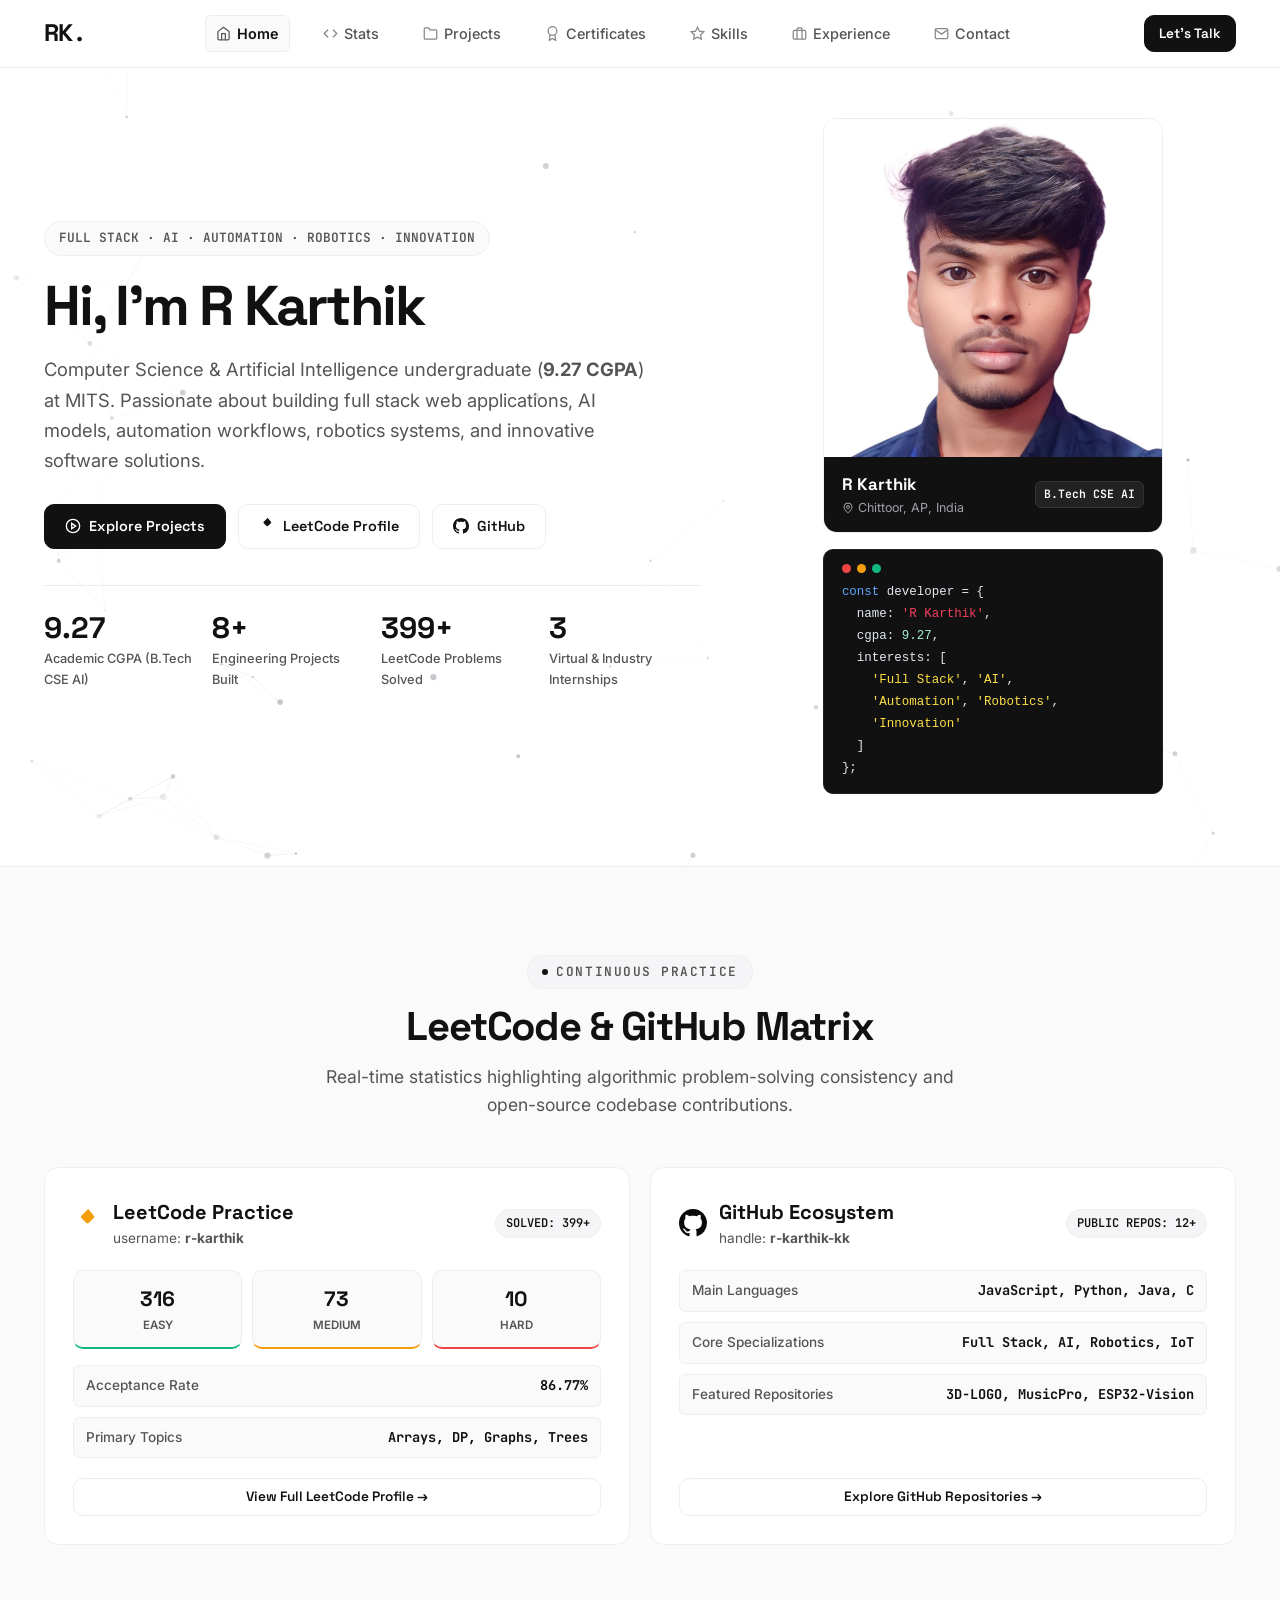
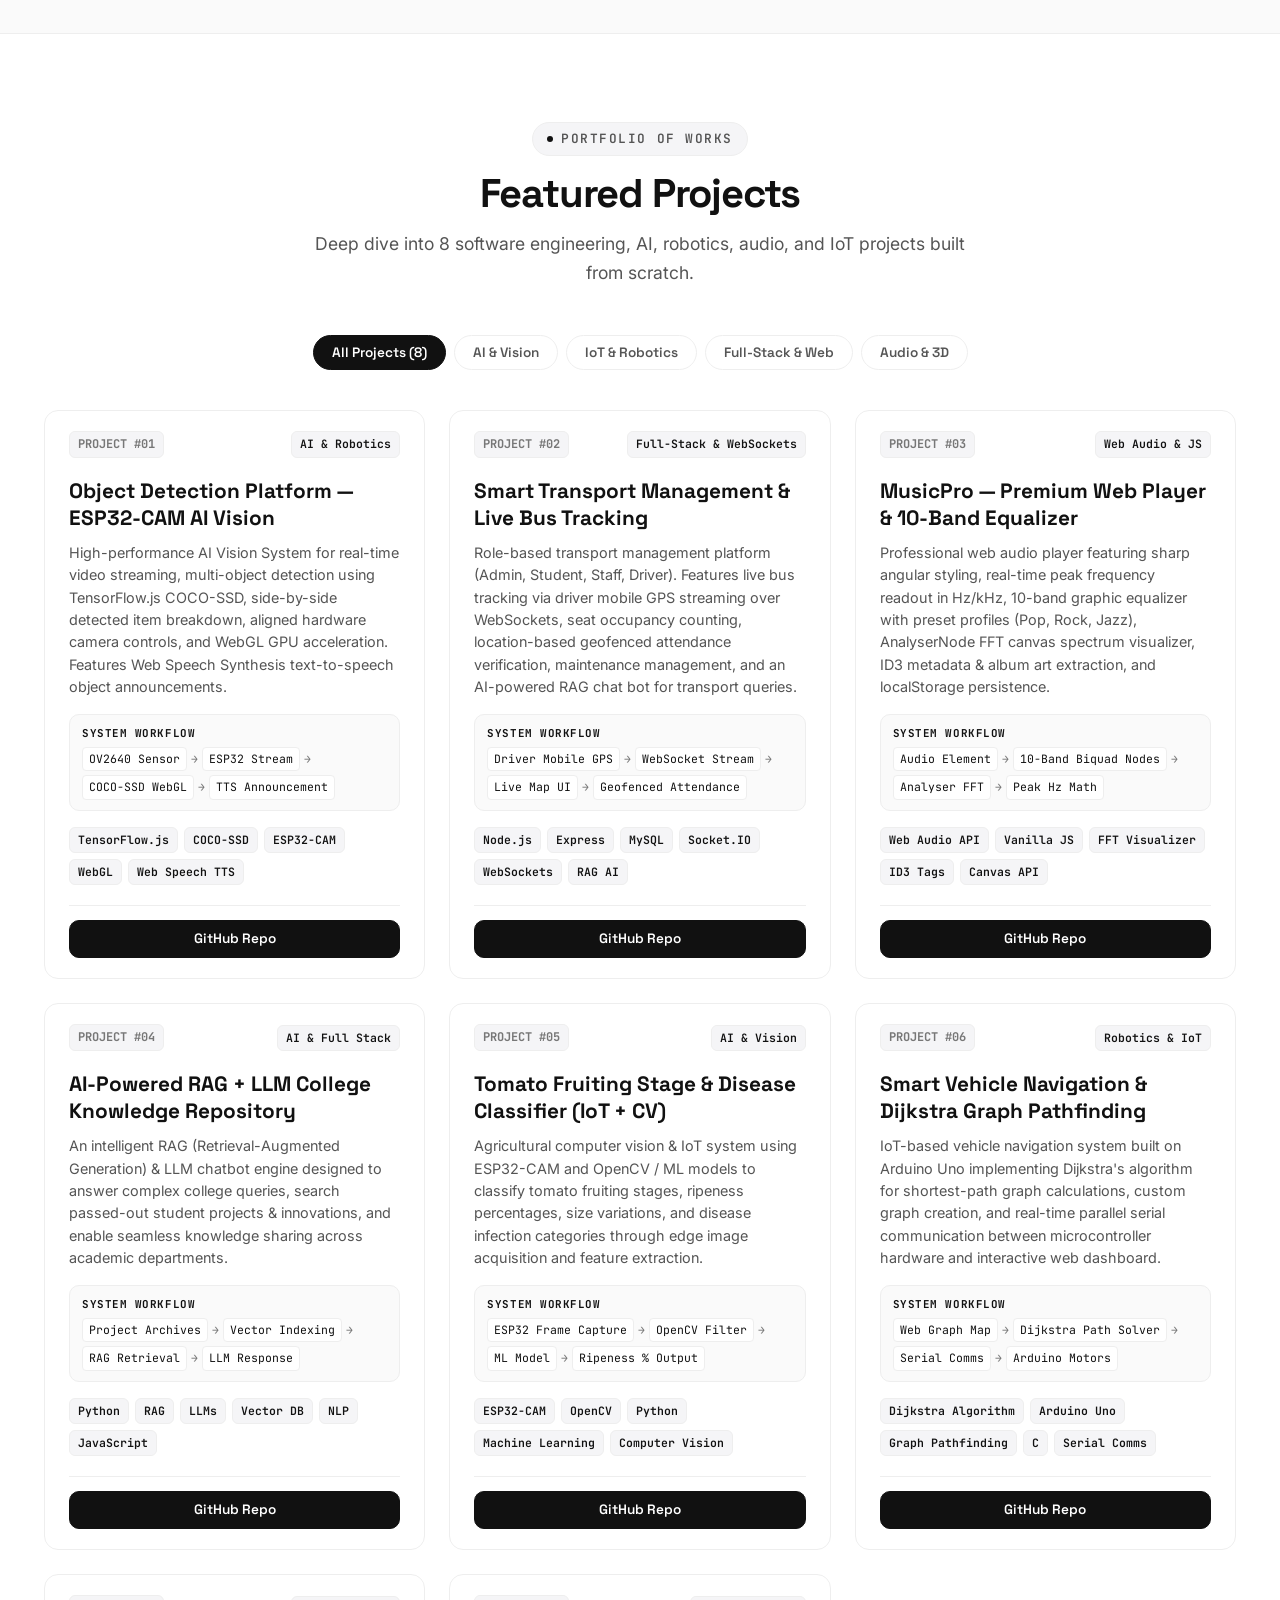
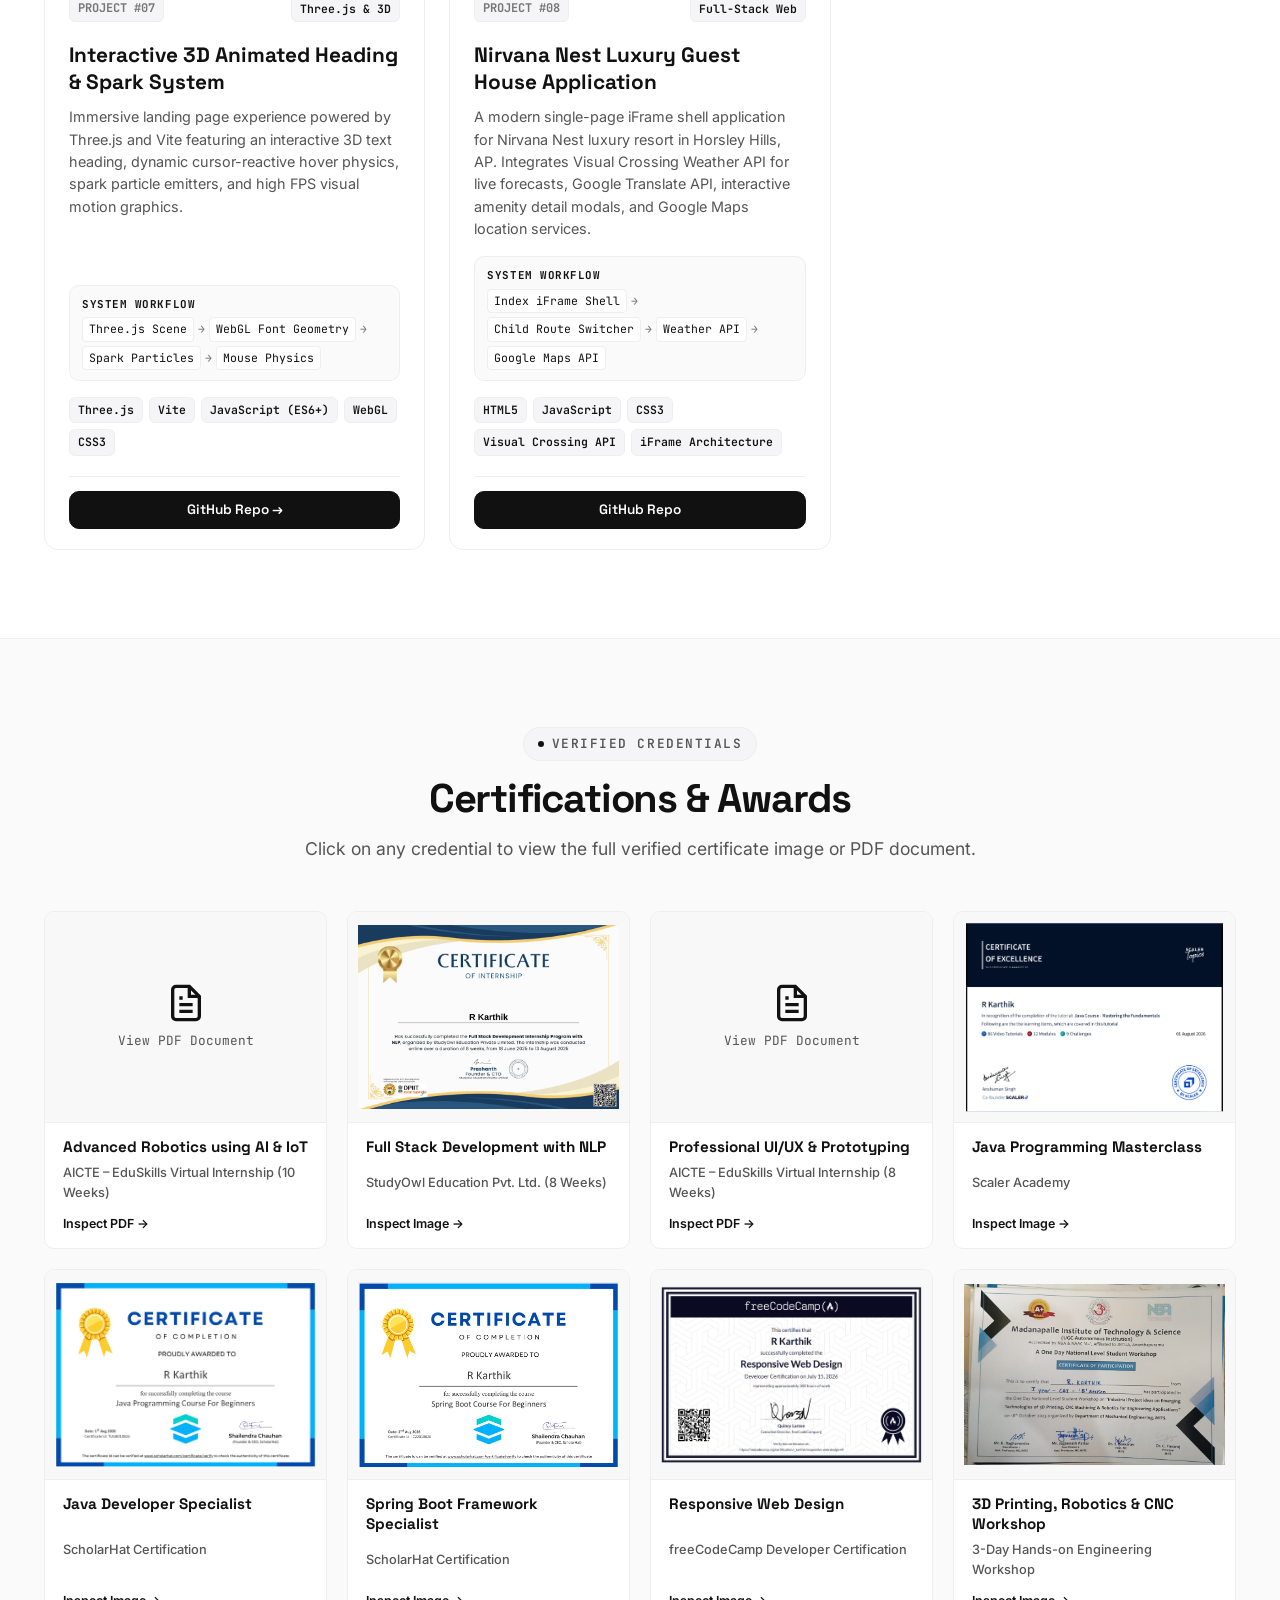
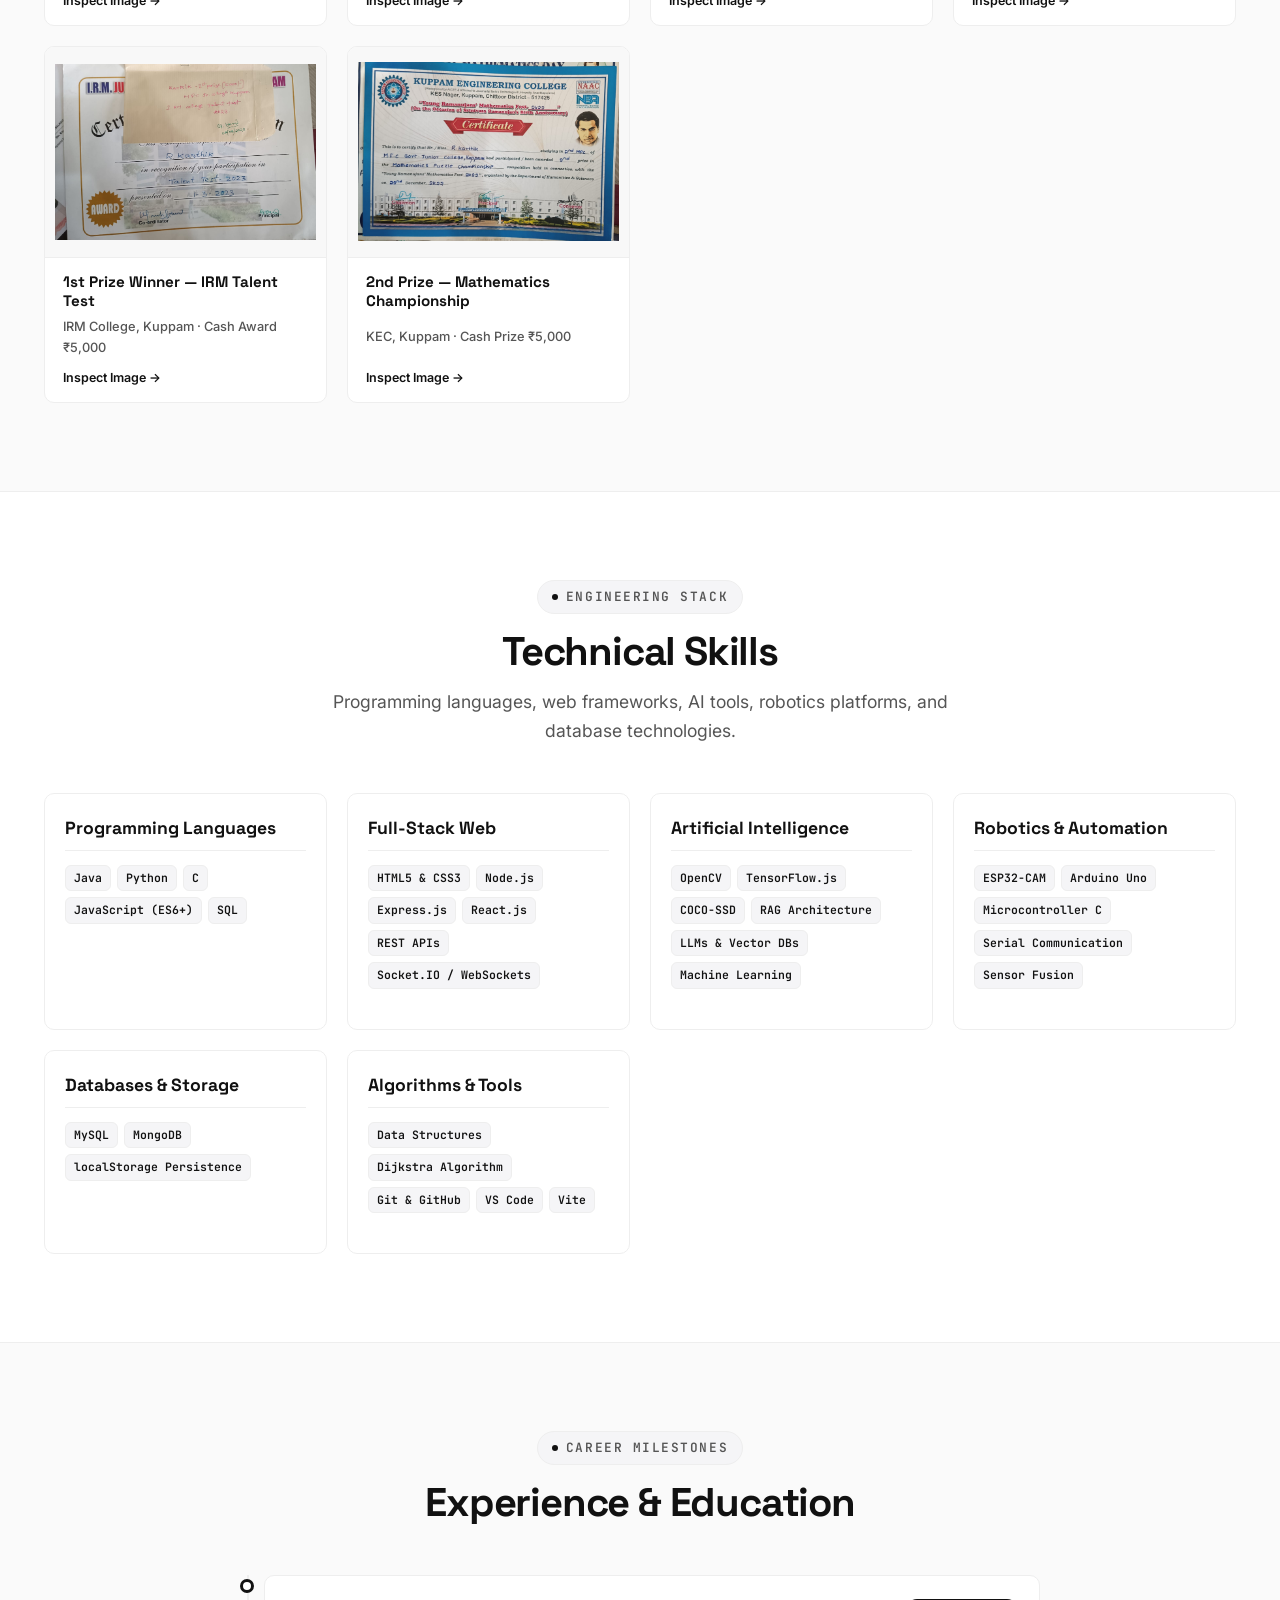
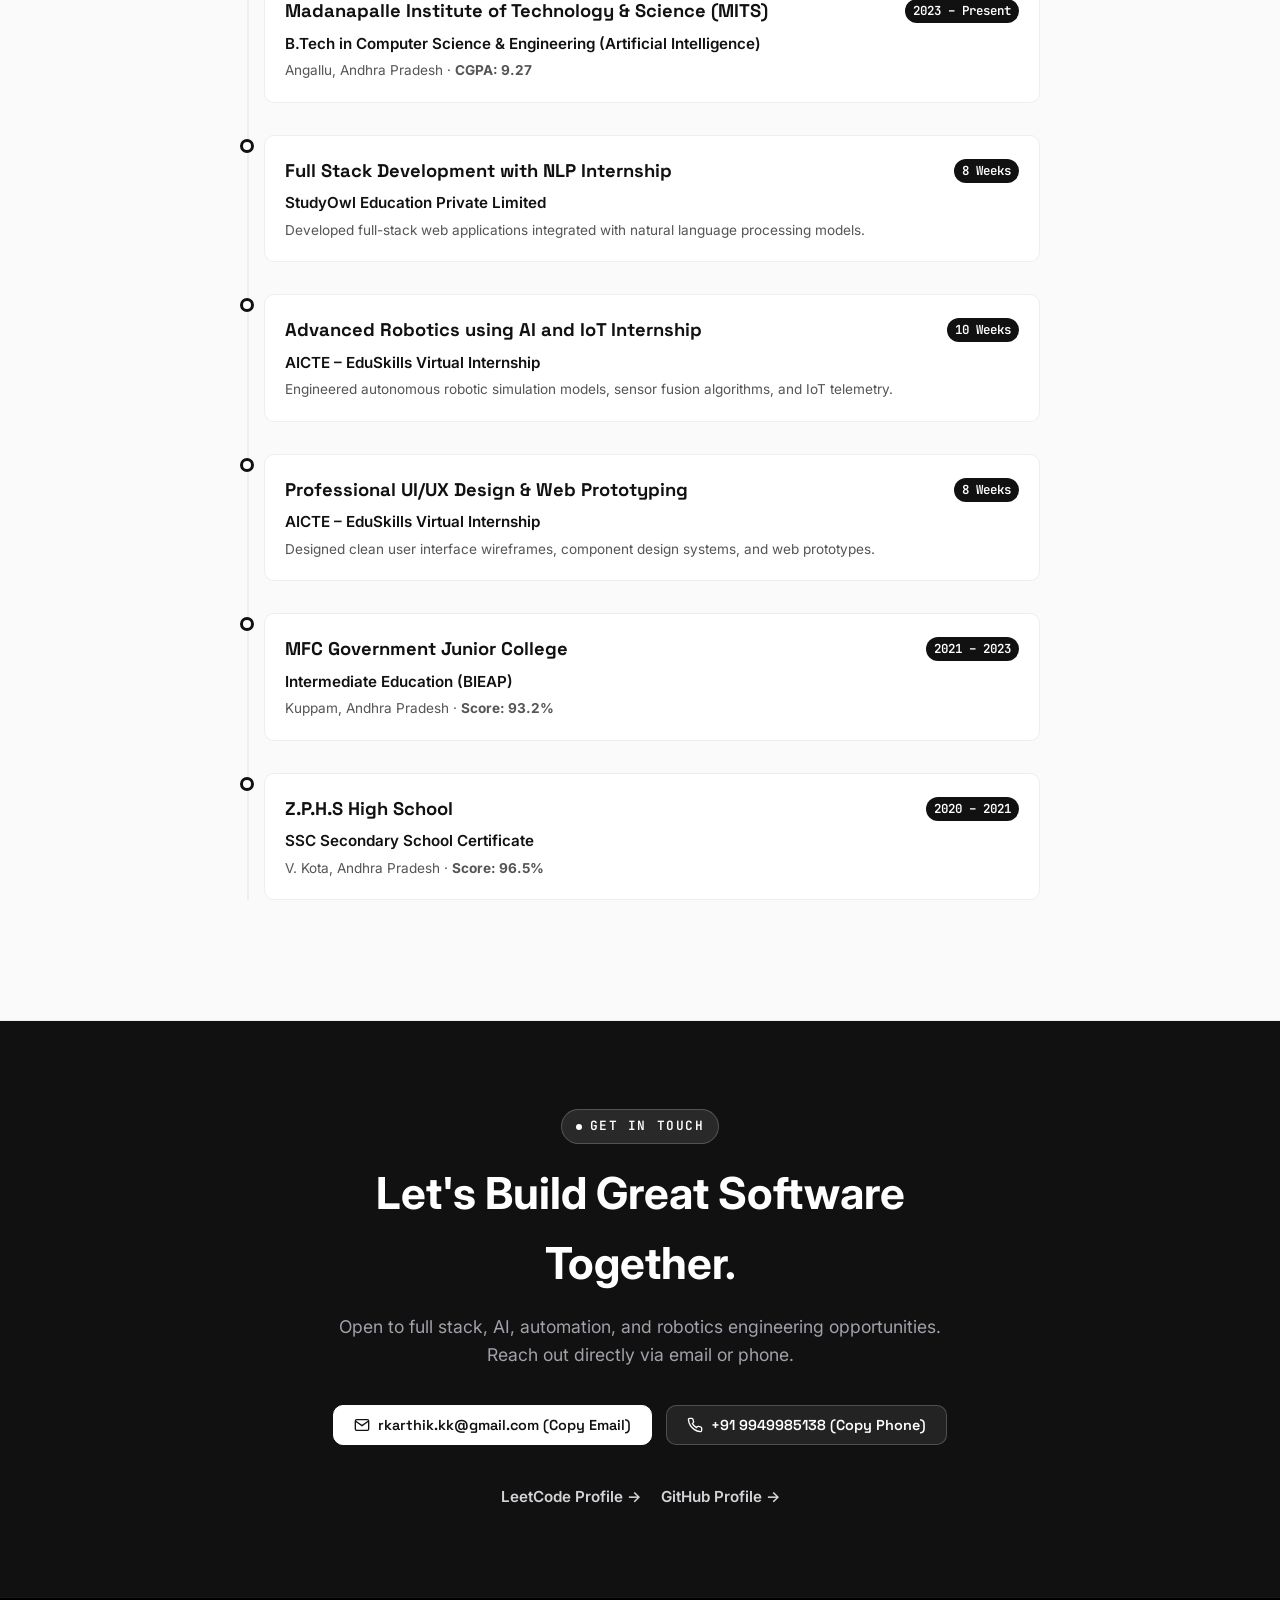
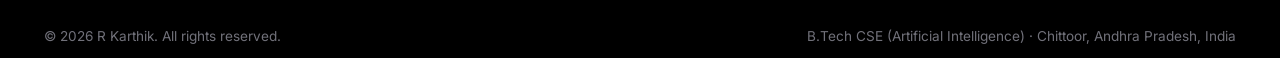
==== commit dc2959cb: "new updates" ====
--- a/index.html
+++ b/index.html
@@ -271,7 +271,7 @@
               <div class="github-highlights">
                 <div class="gh-row">
                   <span class="gh-label">Main Languages</span>
-                  <span class="gh-value">JavaScript, Python, C++, Java, C</span>
+                  <span class="gh-value">JavaScript, Python, Java, C</span>
                 </div>
                 <div class="gh-row">
                   <span class="gh-label">Core Specializations</span>
@@ -339,7 +339,6 @@
                 <span class="tag">ESP32-CAM</span>
                 <span class="tag">WebGL</span>
                 <span class="tag">Web Speech TTS</span>
-                <span class="tag">C++</span>
               </div>
 
               <div class="project-actions">
@@ -774,7 +773,6 @@
               <span class="tag">Java</span>
               <span class="tag">Python</span>
               <span class="tag">C</span>
-              <span class="tag">C++</span>
               <span class="tag">JavaScript (ES6+)</span>
               <span class="tag">SQL</span>
             </div>
@@ -809,7 +807,7 @@
             <div class="tag-list">
               <span class="tag">ESP32-CAM</span>
               <span class="tag">Arduino Uno</span>
-              <span class="tag">Microcontroller C/C++</span>
+              <span class="tag">Microcontroller C</span>
               <span class="tag">Serial Communication</span>
               <span class="tag">Sensor Fusion</span>
             </div>
